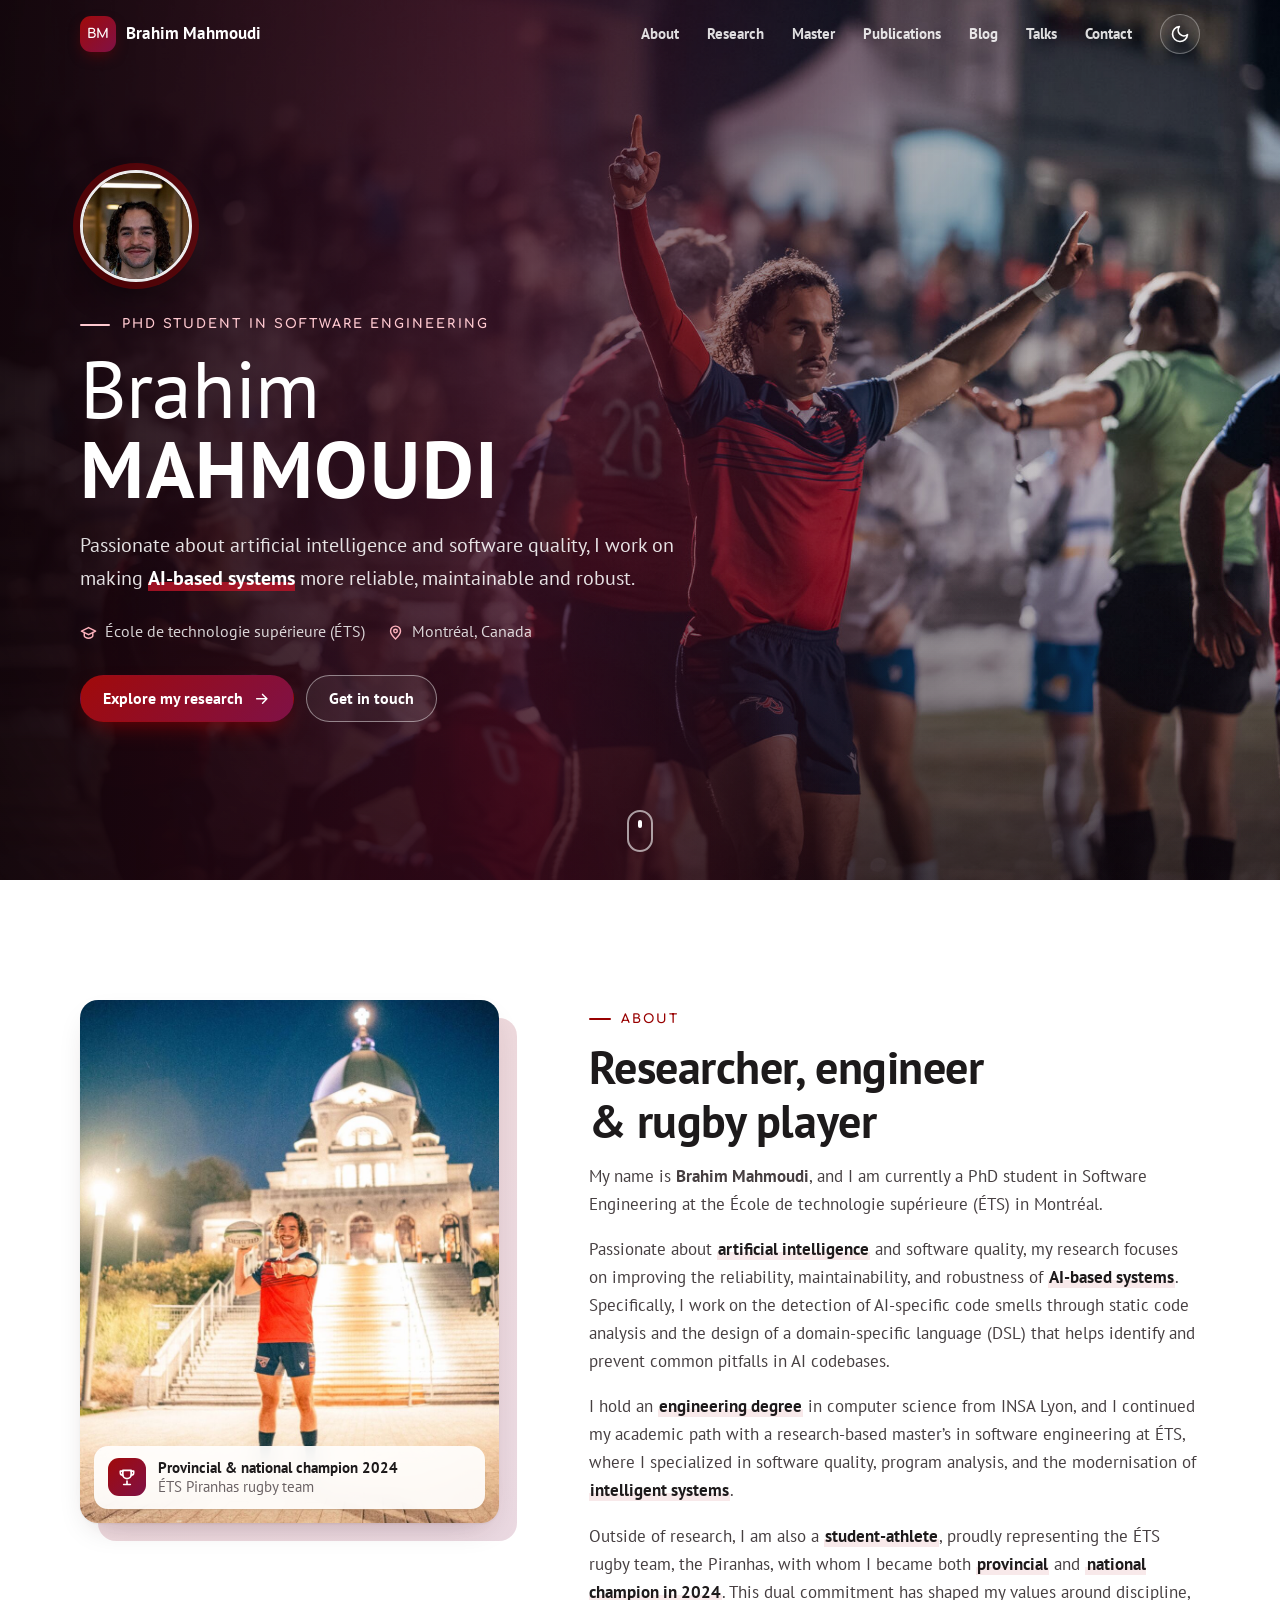
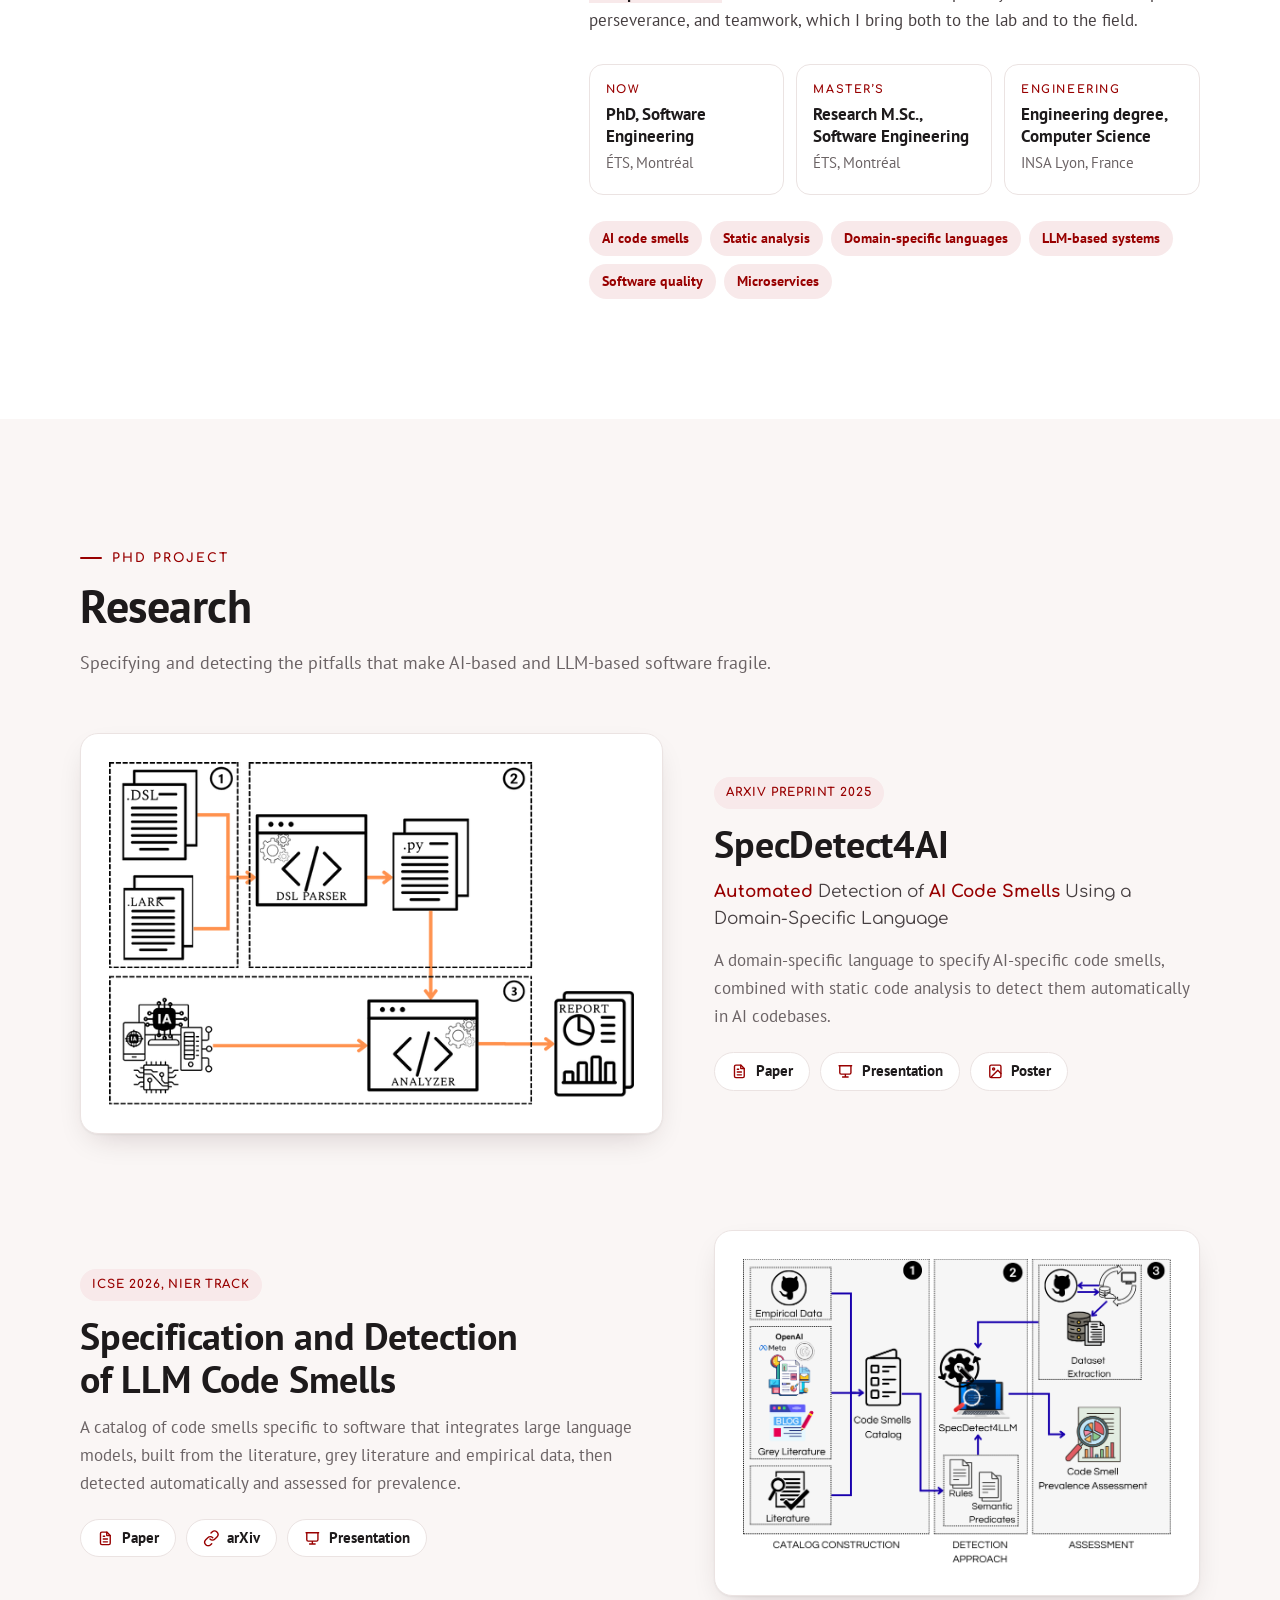
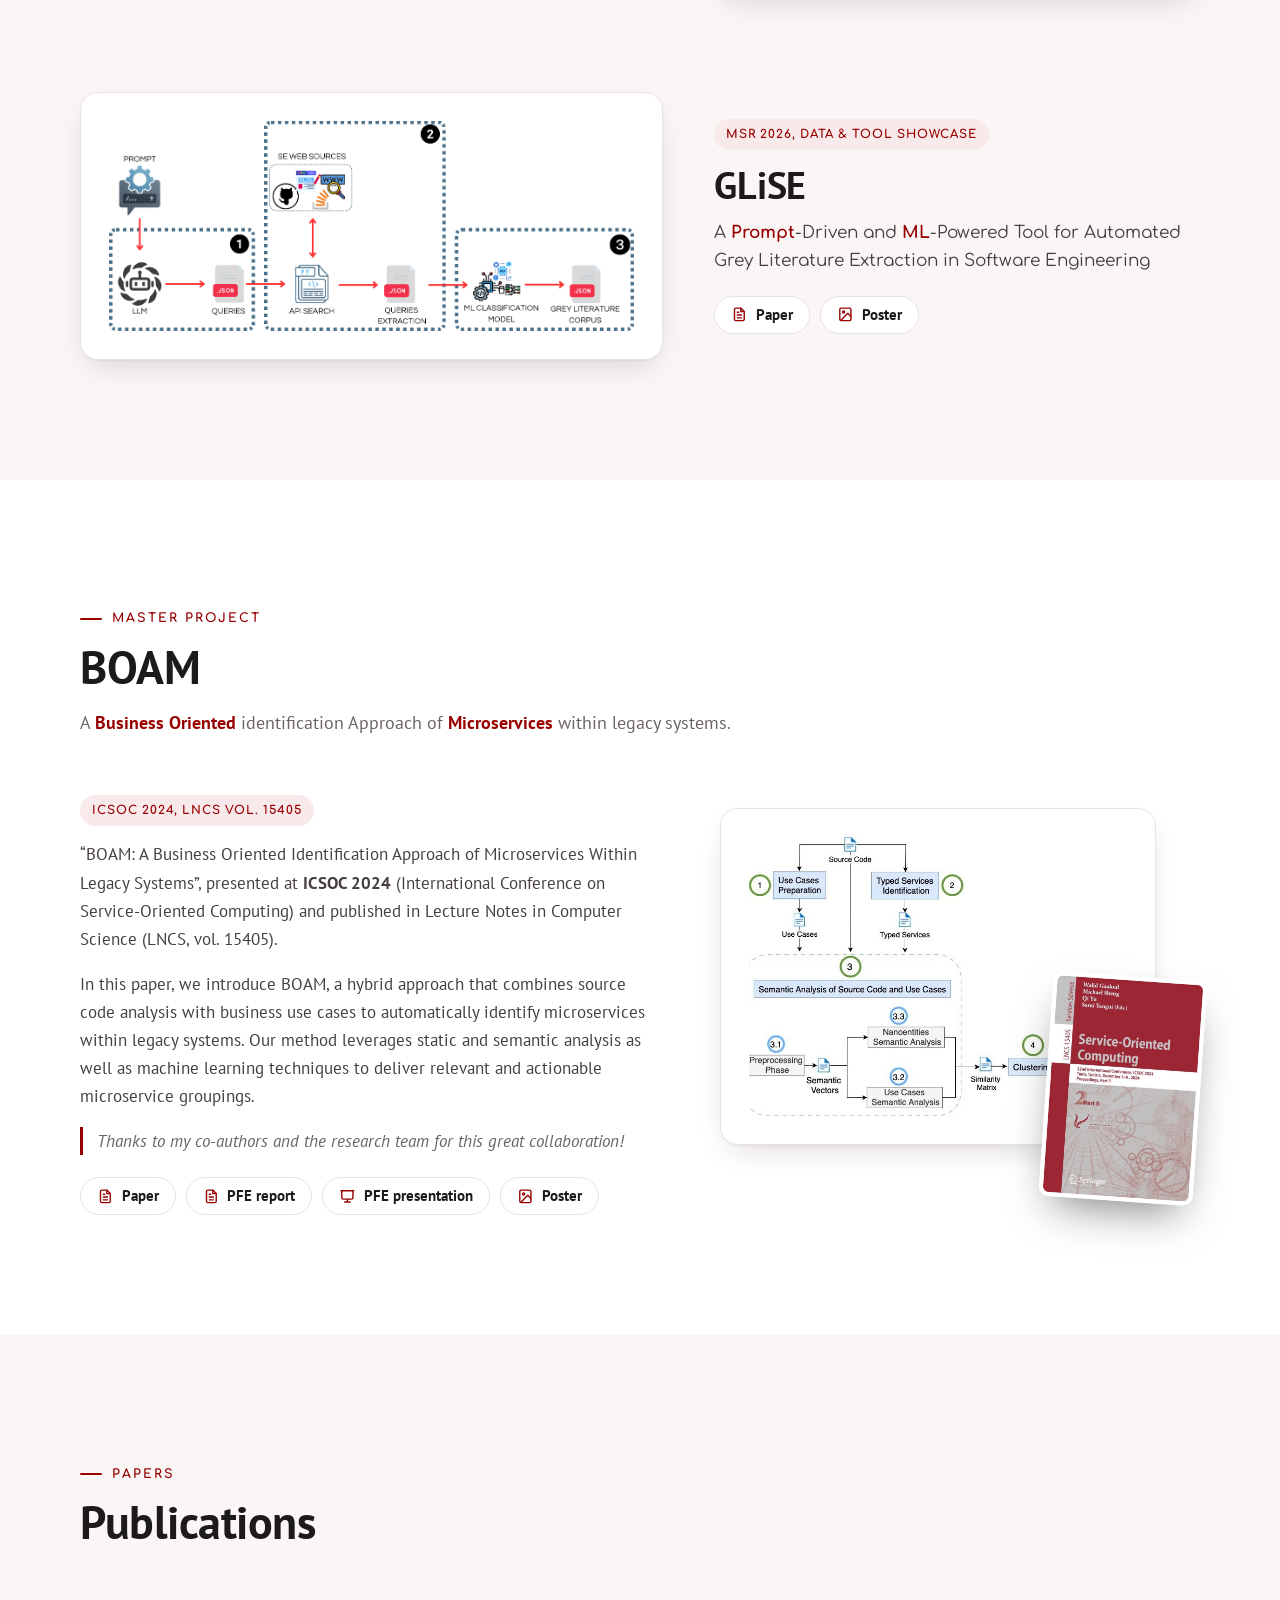
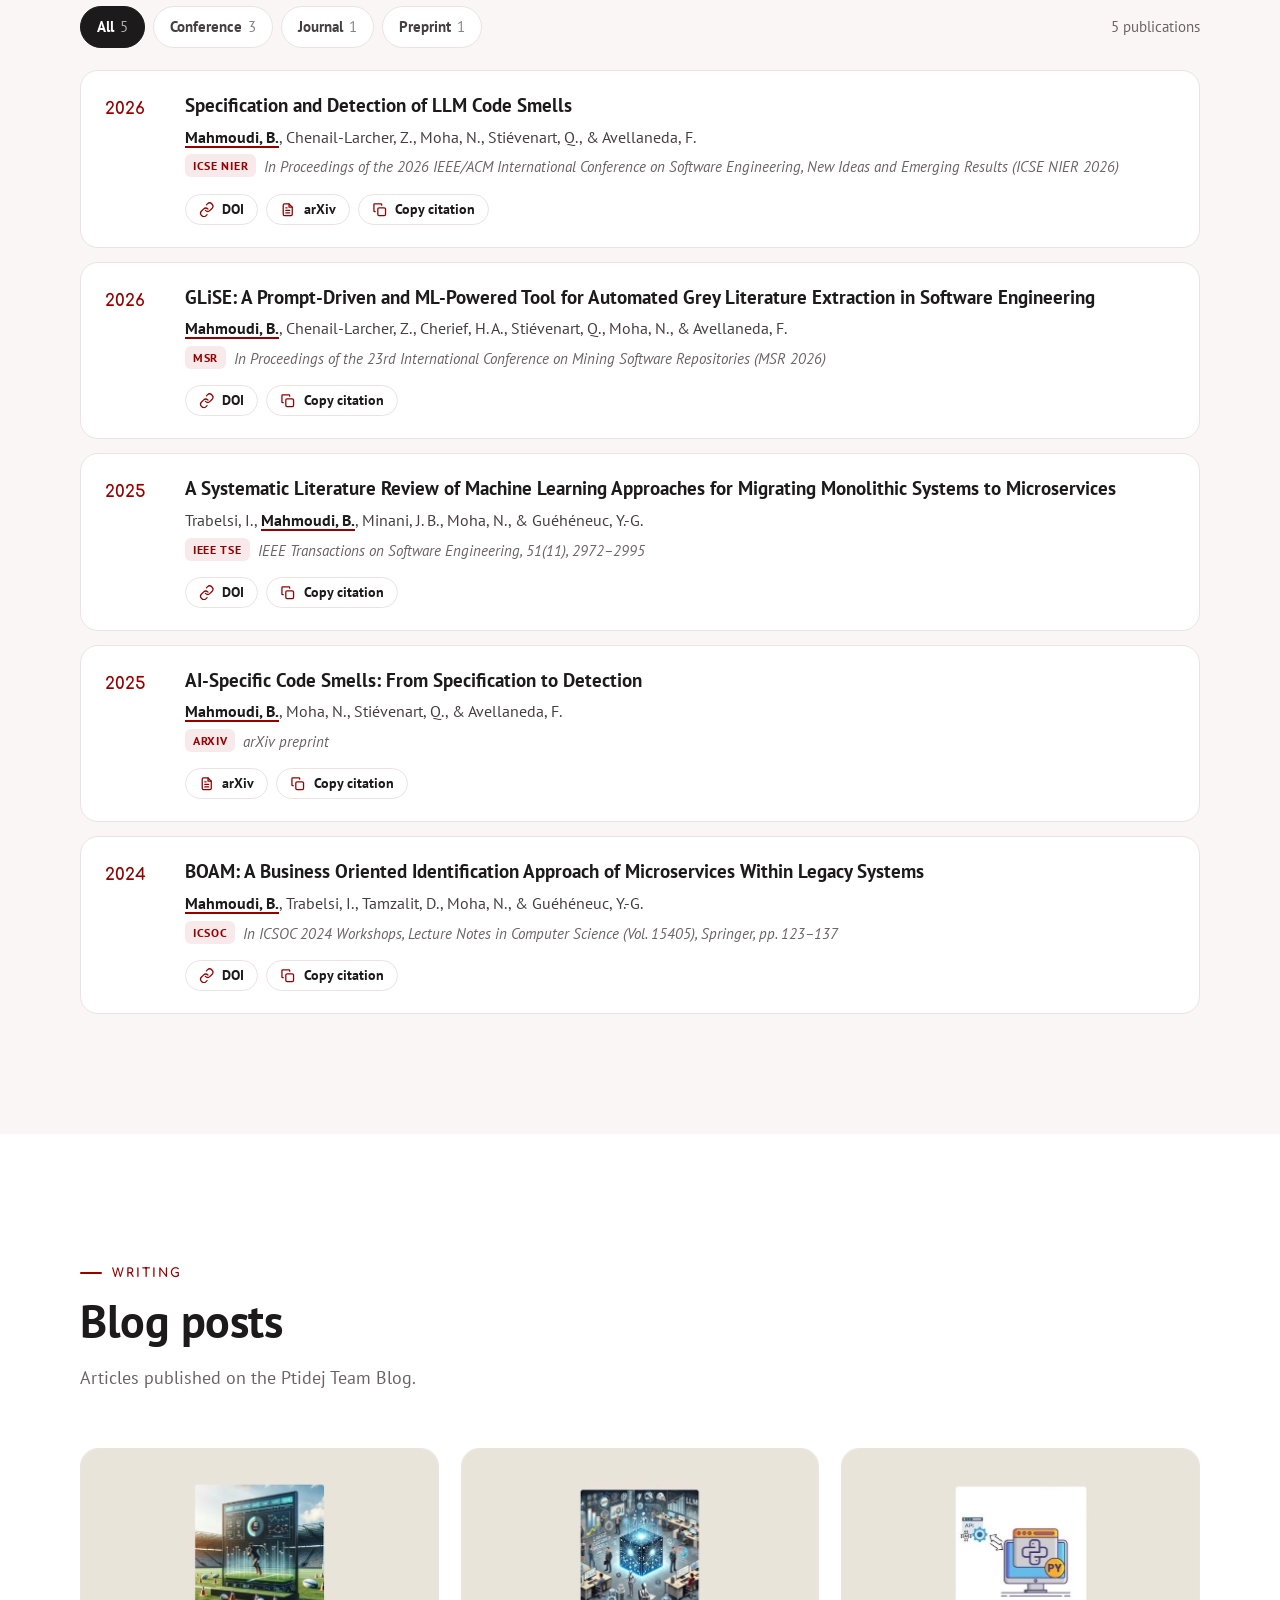
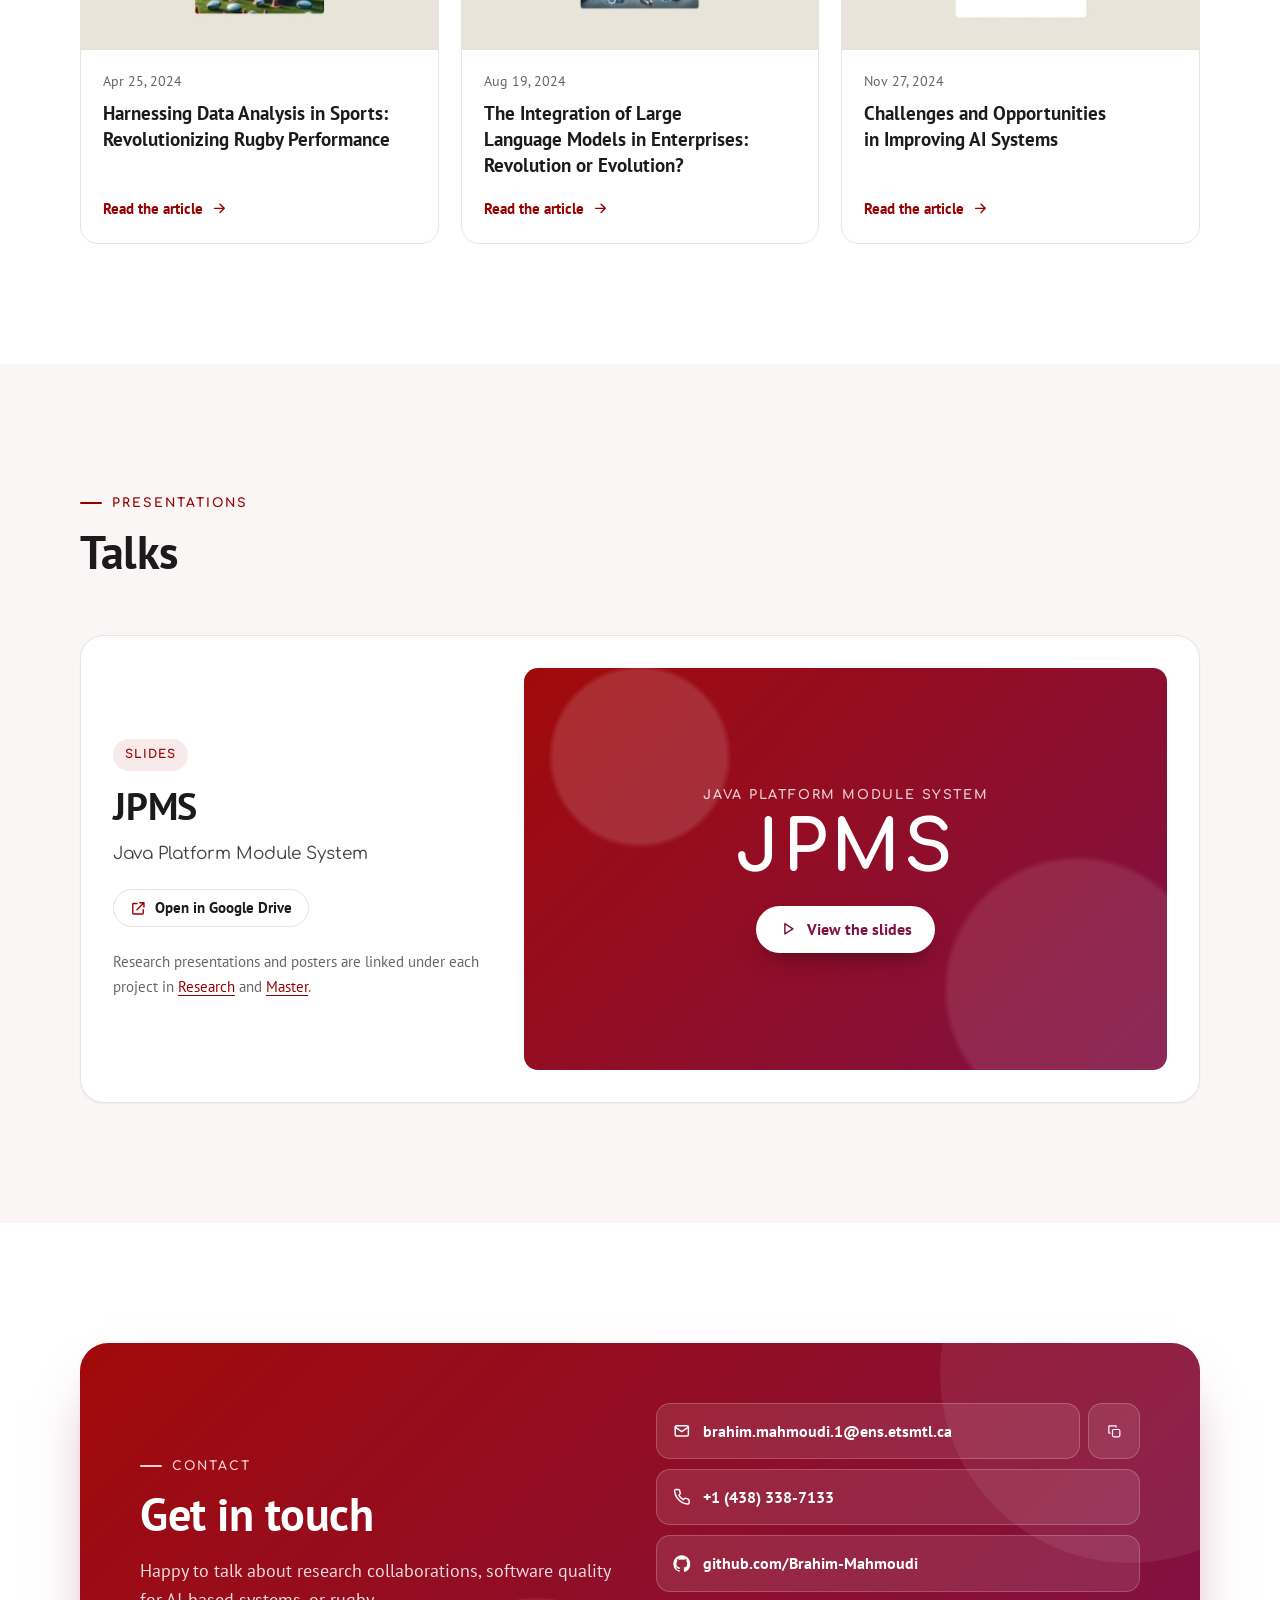
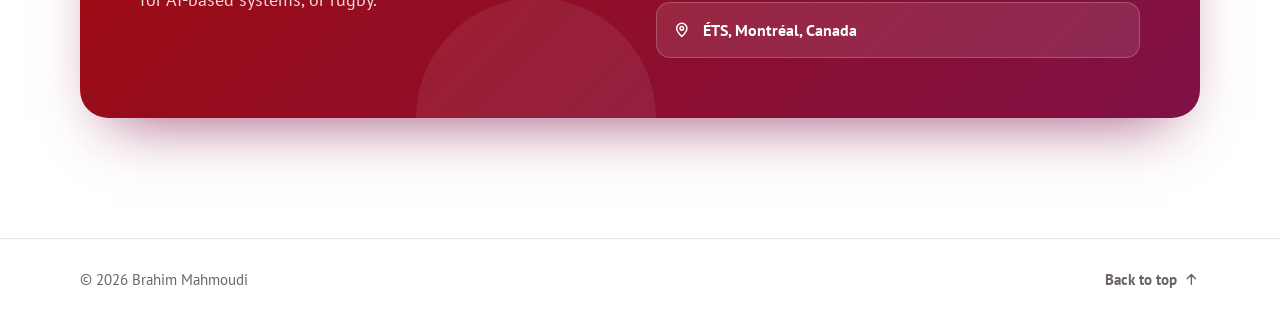
==== index.html @ 6161ed6f "Add personal website for brahimmahmoudi.com Static one-page portfolio (HTML, CSS, vanilla JS) replac" ====
<!doctype html>
<html lang="en">
<head>
  <meta charset="utf-8">
  <meta name="viewport" content="width=device-width, initial-scale=1">
  <title>Brahim Mahmoudi | PhD Student in Software Engineering, ÉTS Montréal</title>
  <meta name="description" content="Brahim Mahmoudi is a PhD student in Software Engineering at ÉTS Montréal. His research focuses on AI-specific code smells, static code analysis and domain-specific languages to make AI-based systems more reliable, maintainable and robust.">
  <meta name="author" content="Brahim Mahmoudi">
  <link rel="canonical" href="https://www.brahimmahmoudi.com/">
  <meta name="theme-color" content="#7f1146">

  <!-- Social sharing (LinkedIn, X, Messenger…) -->
  <meta property="og:type" content="profile">
  <meta property="og:site_name" content="Brahim Mahmoudi">
  <meta property="og:title" content="Brahim Mahmoudi | PhD Student in Software Engineering">
  <meta property="og:description" content="Research on AI-specific code smells, static analysis and DSLs for reliable AI-based systems at ÉTS Montréal.">
  <meta property="og:url" content="https://www.brahimmahmoudi.com/">
  <meta property="og:image" content="https://www.brahimmahmoudi.com/assets/img/og-image.jpg">
  <meta property="og:image:width" content="1200">
  <meta property="og:image:height" content="630">
  <meta name="twitter:card" content="summary_large_image">

  <link rel="icon" href="favicon.svg" type="image/svg+xml">
  <link rel="apple-touch-icon" href="assets/img/apple-touch-icon.png">

  <link rel="preconnect" href="https://fonts.googleapis.com">
  <link rel="preconnect" href="https://fonts.gstatic.com" crossorigin>
  <link rel="stylesheet" href="https://fonts.googleapis.com/css2?family=Comfortaa:wght@500;700&family=PT+Sans:ital,wght@0,400;0,700;1,400&display=swap">
  <link rel="stylesheet" href="assets/css/style.css">

  <!-- Apply saved theme before first paint (avoids a flash of the wrong theme) -->
  <script>
    document.documentElement.classList.add("js");
    try {
      var savedTheme = localStorage.getItem("bm-theme");
      if (savedTheme === "light" || savedTheme === "dark") document.documentElement.dataset.theme = savedTheme;
    } catch (e) {}
  </script>
  <script src="assets/js/main.js" defer></script>

  <script type="application/ld+json">
  {
    "@context": "https://schema.org",
    "@type": "Person",
    "name": "Brahim Mahmoudi",
    "url": "https://www.brahimmahmoudi.com/",
    "image": "https://www.brahimmahmoudi.com/assets/img/portrait.jpg",
    "jobTitle": "PhD Student in Software Engineering",
    "email": "mailto:brahim.mahmoudi.1@ens.etsmtl.ca",
    "affiliation": {
      "@type": "CollegeOrUniversity",
      "name": "École de technologie supérieure (ÉTS)",
      "address": "Montréal, QC, Canada"
    },
    "alumniOf": [
      { "@type": "CollegeOrUniversity", "name": "INSA Lyon" },
      { "@type": "CollegeOrUniversity", "name": "École de technologie supérieure (ÉTS)" }
    ],
    "knowsAbout": ["Software engineering", "AI code smells", "Static code analysis", "Domain-specific languages", "Large language models", "Microservices"],
    "sameAs": ["https://github.com/Brahim-Mahmoudi"]
  }
  </script>
</head>

<body>
  <a class="skip-link" href="#main">Skip to content</a>

  <!-- Icon set (used with <svg><use href="#i-…"/></svg>) -->
  <svg xmlns="http://www.w3.org/2000/svg" style="display:none">
    <symbol id="i-paper" viewBox="0 0 24 24"><path d="M14 3H7a2 2 0 0 0-2 2v14a2 2 0 0 0 2 2h10a2 2 0 0 0 2-2V8z"/><path d="M14 3v5h5M9 13h6M9 17h6M9 9h2"/></symbol>
    <symbol id="i-slides" viewBox="0 0 24 24"><path d="M3 4h18M4 4v10a2 2 0 0 0 2 2h12a2 2 0 0 0 2-2V4M12 16v4M8 20h8"/></symbol>
    <symbol id="i-poster" viewBox="0 0 24 24"><rect x="4" y="3" width="16" height="18" rx="2"/><circle cx="9.5" cy="8.5" r="1.5"/><path d="m20 15-4.5-4.5L6 20"/></symbol>
    <symbol id="i-link" viewBox="0 0 24 24"><path d="M10 13a5 5 0 0 0 7.07 0l3-3a5 5 0 0 0-7.07-7.07l-1.5 1.5"/><path d="M14 11a5 5 0 0 0-7.07 0l-3 3a5 5 0 0 0 7.07 7.07l1.5-1.5"/></symbol>
    <symbol id="i-external" viewBox="0 0 24 24"><path d="M14 4h6v6M10 14 20 4M19 14v5a1 1 0 0 1-1 1H5a1 1 0 0 1-1-1V6a1 1 0 0 1 1-1h5"/></symbol>
    <symbol id="i-mail" viewBox="0 0 24 24"><rect x="3" y="5" width="18" height="14" rx="2"/><path d="m3 7 9 6 9-6"/></symbol>
    <symbol id="i-phone" viewBox="0 0 24 24"><path d="M22 16.92v3a2 2 0 0 1-2.18 2 19.8 19.8 0 0 1-8.63-3.07 19.5 19.5 0 0 1-6-6A19.8 19.8 0 0 1 2.12 4.18 2 2 0 0 1 4.11 2h3a2 2 0 0 1 2 1.72c.13.96.36 1.9.7 2.81a2 2 0 0 1-.45 2.11L8.09 9.91a16 16 0 0 0 6 6l1.27-1.27a2 2 0 0 1 2.11-.45c.91.34 1.85.57 2.81.7A2 2 0 0 1 22 16.92z"/></symbol>
    <symbol id="i-github" viewBox="0 0 24 24"><path fill="currentColor" stroke="none" d="M12 .5C5.65.5.5 5.65.5 12a11.5 11.5 0 0 0 7.86 10.92c.58.1.79-.25.79-.56v-2c-3.2.7-3.87-1.37-3.87-1.37-.52-1.33-1.28-1.69-1.28-1.69-1.05-.71.08-.7.08-.7 1.16.08 1.77 1.19 1.77 1.19 1.03 1.76 2.7 1.25 3.36.96.1-.75.4-1.25.73-1.54-2.55-.29-5.24-1.28-5.24-5.68 0-1.26.45-2.28 1.19-3.09-.12-.29-.52-1.46.11-3.05 0 0 .97-.31 3.17 1.18a11 11 0 0 1 5.78 0c2.2-1.49 3.17-1.18 3.17-1.18.63 1.59.23 2.76.11 3.05.74.81 1.19 1.83 1.19 3.09 0 4.41-2.69 5.39-5.25 5.67.41.36.78 1.06.78 2.14v3.17c0 .31.21.67.8.56A11.5 11.5 0 0 0 23.5 12C23.5 5.65 18.35.5 12 .5z"/></symbol>
    <symbol id="i-pin" viewBox="0 0 24 24"><path d="M12 21s-7-6.2-7-11a7 7 0 0 1 14 0c0 4.8-7 11-7 11z"/><circle cx="12" cy="10" r="2.5"/></symbol>
    <symbol id="i-cap" viewBox="0 0 24 24"><path d="M22 10 12 5 2 10l10 5 10-5z"/><path d="M6 12v5c0 1.1 2.7 3 6 3s6-1.9 6-3v-5"/></symbol>
    <symbol id="i-trophy" viewBox="0 0 24 24"><path d="M8 21h8M12 17v4M7 4h10v5a5 5 0 0 1-10 0z"/><path d="M17 5h3v2a3 3 0 0 1-3 3M7 5H4v2a3 3 0 0 0 3 3"/></symbol>
    <symbol id="i-sun" viewBox="0 0 24 24"><circle cx="12" cy="12" r="4"/><path d="M12 2v2M12 20v2M4.93 4.93l1.41 1.41M17.66 17.66l1.41 1.41M2 12h2M20 12h2M4.93 19.07l1.41-1.41M17.66 6.34l1.41-1.41"/></symbol>
    <symbol id="i-moon" viewBox="0 0 24 24"><path d="M21 12.8A9 9 0 1 1 11.2 3a7 7 0 0 0 9.8 9.8z"/></symbol>
    <symbol id="i-menu" viewBox="0 0 24 24"><path d="M4 7h16M4 12h16M4 17h16"/></symbol>
    <symbol id="i-close" viewBox="0 0 24 24"><path d="M6 6l12 12M18 6 6 18"/></symbol>
    <symbol id="i-copy" viewBox="0 0 24 24"><rect x="9" y="9" width="12" height="12" rx="2"/><path d="M5 15H4a1 1 0 0 1-1-1V4a1 1 0 0 1 1-1h10a1 1 0 0 1 1 1v1"/></symbol>
    <symbol id="i-arrow-right" viewBox="0 0 24 24"><path d="M5 12h14M13 6l6 6-6 6"/></symbol>
    <symbol id="i-arrow-up" viewBox="0 0 24 24"><path d="M12 19V5M6 11l6-6 6 6"/></symbol>
    <symbol id="i-expand" viewBox="0 0 24 24"><path d="M15 3h6v6M9 21H3v-6M21 3l-7 7M3 21l7-7"/></symbol>
    <symbol id="i-play" viewBox="0 0 24 24"><path d="M8 5v14l11-7z"/></symbol>
  </svg>

  <!-- ============ HEADER / NAVIGATION ============ -->
  <header class="site-header" data-header>
    <div class="container header-inner">
      <a class="brand" href="#top" aria-label="Brahim Mahmoudi, back to top">
        <span class="brand-mark" aria-hidden="true">BM</span>
        <span class="brand-name">Brahim Mahmoudi</span>
      </a>

      <nav class="site-nav" id="site-nav" aria-label="Main">
        <ul>
          <li><a href="#about">About</a></li>
          <li><a href="#research">Research</a></li>
          <li><a href="#master">Master</a></li>
          <li><a href="#publications">Publications</a></li>
          <li><a href="#blog">Blog</a></li>
          <li><a href="#talks">Talks</a></li>
          <li><a href="#contact">Contact</a></li>
        </ul>
      </nav>

      <div class="header-actions">
        <button class="icon-btn theme-toggle" type="button" aria-label="Switch to dark mode" data-theme-toggle>
          <svg class="icon icon-moon" aria-hidden="true"><use href="#i-moon"/></svg>
          <svg class="icon icon-sun" aria-hidden="true"><use href="#i-sun"/></svg>
        </button>
        <button class="icon-btn nav-toggle" type="button" aria-label="Open menu" aria-expanded="false" aria-controls="site-nav" data-nav-toggle>
          <svg class="icon icon-menu" aria-hidden="true"><use href="#i-menu"/></svg>
          <svg class="icon icon-close" aria-hidden="true"><use href="#i-close"/></svg>
        </button>
      </div>
    </div>
  </header>

  <main id="main">

    <!-- ============ HERO ============ -->
    <section class="hero" id="top" aria-label="Introduction">
      <img class="hero-bg" src="assets/img/hero-rugby.jpg" alt="" width="1800" height="1200" fetchpriority="high">
      <div class="hero-overlay" aria-hidden="true"></div>

      <div class="container">
        <div class="hero-content">
          <img class="hero-avatar" src="assets/img/avatar.jpg" alt="Portrait of Brahim Mahmoudi" width="320" height="320">
          <p class="eyebrow">PhD Student in Software Engineering</p>
          <h1 class="hero-title"><span>Brahim</span> <span class="last">MAHMOUDI</span></h1>
          <p class="hero-lead">Passionate about artificial intelligence and software quality, I work on making <em>AI-based systems</em> more reliable, maintainable and robust.</p>
          <ul class="hero-meta">
            <li><svg class="icon" aria-hidden="true"><use href="#i-cap"/></svg>École de technologie supérieure (ÉTS)</li>
            <li><svg class="icon" aria-hidden="true"><use href="#i-pin"/></svg>Montréal, Canada</li>
          </ul>
          <div class="hero-cta">
            <a class="btn btn-primary" href="#research">Explore my research <svg class="icon" aria-hidden="true"><use href="#i-arrow-right"/></svg></a>
            <a class="btn btn-ghost" href="#contact">Get in touch</a>
          </div>
        </div>
      </div>

      <a class="scroll-cue" href="#about" aria-label="Scroll to the About section"><span></span></a>
    </section>

    <!-- ============ ABOUT ============ -->
    <section class="section" id="about" aria-labelledby="about-title">
      <div class="container about-grid">
        <figure class="about-photo" data-reveal>
          <img src="assets/img/oratory.jpg" alt="Brahim Mahmoudi in a rugby jersey in front of Saint Joseph's Oratory in Montréal, at night" width="900" height="1271" loading="lazy">
          <figcaption class="badge-float">
            <svg class="icon" aria-hidden="true"><use href="#i-trophy"/></svg>
            <span><strong>Provincial &amp; national champion 2024</strong>ÉTS Piranhas rugby team</span>
          </figcaption>
        </figure>

        <div class="about-body" data-reveal>
          <p class="section-kicker">About</p>
          <h2 class="section-title" id="about-title">Researcher, engineer &amp; rugby player</h2>

          <p>My name is <strong>Brahim Mahmoudi</strong>, and I am currently a PhD student in Software Engineering at the École de technologie supérieure (ÉTS) in Montréal.</p>
          <p>Passionate about <mark>artificial intelligence</mark> and software quality, my research focuses on improving the reliability, maintainability, and robustness of <mark>AI-based systems</mark>. Specifically, I work on the detection of AI-specific code smells through static code analysis and the design of a domain-specific language (DSL) that helps identify and prevent common pitfalls in AI codebases.</p>
          <p>I hold an <mark>engineering degree</mark> in computer science from INSA Lyon, and I continued my academic path with a research-based master’s in software engineering at ÉTS, where I specialized in software quality, program analysis, and the modernisation of <mark>intelligent systems</mark>.</p>
          <p>Outside of research, I am also a <mark>student-athlete</mark>, proudly representing the ÉTS rugby team, the Piranhas, with whom I became both <mark>provincial</mark> and <mark>national champion in 2024</mark>. This dual commitment has shaped my values around discipline, perseverance, and teamwork, which I bring both to the lab and to the field.</p>

          <ul class="facts" data-stagger>
            <li class="fact" data-reveal>
              <span class="fact-label">Now</span>
              <span class="fact-title">PhD, Software Engineering</span>
              <span class="fact-sub">ÉTS, Montréal</span>
            </li>
            <li class="fact" data-reveal>
              <span class="fact-label">Master’s</span>
              <span class="fact-title">Research M.Sc., Software Engineering</span>
              <span class="fact-sub">ÉTS, Montréal</span>
            </li>
            <li class="fact" data-reveal>
              <span class="fact-label">Engineering</span>
              <span class="fact-title">Engineering degree, Computer Science</span>
              <span class="fact-sub">INSA Lyon, France</span>
            </li>
          </ul>

          <ul class="tags" aria-label="Research interests">
            <li class="tag">AI code smells</li>
            <li class="tag">Static analysis</li>
            <li class="tag">Domain-specific languages</li>
            <li class="tag">LLM-based systems</li>
            <li class="tag">Software quality</li>
            <li class="tag">Microservices</li>
          </ul>
        </div>
      </div>
    </section>

    <!-- ============ PhD RESEARCH ============ -->
    <section class="section section-alt" id="research" aria-labelledby="research-title">
      <div class="container">
        <header class="section-head" data-reveal>
          <p class="section-kicker">PhD Project</p>
          <h2 class="section-title" id="research-title">Research</h2>
          <p class="section-sub">Specifying and detecting the pitfalls that make AI-based and LLM-based software fragile.</p>
        </header>

        <div class="projects">
          <!-- Project 1 -->
          <article class="project" data-reveal>
            <a class="project-figure" href="assets/img/specdetect4ai.png" data-lightbox data-caption="SpecDetect4AI: overview of the approach">
              <img src="assets/img/specdetect4ai.png" alt="Overview diagram of the SpecDetect4AI approach" width="618" height="403" loading="lazy">
              <span class="zoom-hint" aria-hidden="true"><svg class="icon"><use href="#i-expand"/></svg></span>
            </a>
            <div class="project-body">
              <p class="project-venue">arXiv preprint 2025</p>
              <h3 class="project-title">SpecDetect4AI</h3>
              <p class="project-tagline"><span class="hi">Automated</span> Detection of <span class="hi">AI Code Smells</span> Using a Domain-Specific Language</p>
              <p class="project-desc">A domain-specific language to specify AI-specific code smells, combined with static code analysis to detect them automatically in AI codebases.</p>
              <ul class="link-row">
                <li><a class="chip-link" href="https://arxiv.org/abs/2509.20491"><svg class="icon" aria-hidden="true"><use href="#i-paper"/></svg>Paper</a></li>
                <li><a class="chip-link" href="https://drive.google.com/file/d/1QoQl3-Vx2KYDngiwVSgU1T45sWSwt_V9/view?usp=share_link"><svg class="icon" aria-hidden="true"><use href="#i-slides"/></svg>Presentation</a></li>
                <li><a class="chip-link" href="https://drive.google.com/file/d/1wU1bRuYtTBNnTmMCCU6vc--pjbeAx_-0/view?usp=share_link"><svg class="icon" aria-hidden="true"><use href="#i-poster"/></svg>Poster</a></li>
              </ul>
            </div>
          </article>

          <!-- Project 2 -->
          <article class="project" data-reveal>
            <a class="project-figure" href="assets/img/llm-code-smells.png" data-lightbox data-caption="Specification and Detection of LLM Code Smells: catalog construction, detection approach and assessment">
              <img src="assets/img/llm-code-smells.png" alt="Diagram: catalog construction, detection approach with SpecDetect4LLM, and assessment of LLM code smells" width="904" height="651" loading="lazy">
              <span class="zoom-hint" aria-hidden="true"><svg class="icon"><use href="#i-expand"/></svg></span>
            </a>
            <div class="project-body">
              <p class="project-venue">ICSE 2026, NIER track</p>
              <h3 class="project-title">Specification and Detection of LLM Code Smells</h3>
              <p class="project-desc">A catalog of code smells specific to software that integrates large language models, built from the literature, grey literature and empirical data, then detected automatically and assessed for prevalence.</p>
              <ul class="link-row">
                <li><a class="chip-link" href="https://conf.researchr.org/details/icse-2026/icse-2026-nier/37/Specification-and-Detection-of-LLM-Code-Smells"><svg class="icon" aria-hidden="true"><use href="#i-paper"/></svg>Paper</a></li>
                <li><a class="chip-link" href="https://arxiv.org/abs/2512.18020"><svg class="icon" aria-hidden="true"><use href="#i-link"/></svg>arXiv</a></li>
                <li><a class="chip-link" href="https://drive.google.com/file/d/1UweajBNNGjilzs7_asqDpfh-zaoTVgUh/view?usp=sharing"><svg class="icon" aria-hidden="true"><use href="#i-slides"/></svg>Presentation</a></li>
              </ul>
            </div>
          </article>

          <!-- Project 3 -->
          <article class="project" data-reveal>
            <a class="project-figure" href="assets/img/glise.png" data-lightbox data-caption="GLiSE: from a prompt to a grey literature corpus">
              <img src="assets/img/glise.png" alt="GLiSE pipeline: prompt, LLM-generated queries, web search, extraction, ML classification, grey literature corpus" width="1205" height="482" loading="lazy">
              <span class="zoom-hint" aria-hidden="true"><svg class="icon"><use href="#i-expand"/></svg></span>
            </a>
            <div class="project-body">
              <p class="project-venue">MSR 2026, Data &amp; Tool Showcase</p>
              <h3 class="project-title">GLiSE</h3>
              <p class="project-tagline">A <span class="hi">Prompt</span>-Driven and <span class="hi">ML</span>-Powered Tool for Automated Grey Literature Extraction in Software Engineering</p>
              <ul class="link-row">
                <li><a class="chip-link" href="https://2026.msrconf.org/details/msr-2026-data-and-tool-showcase-track/1/GLiSE-A-Prompt-Driven-and-ML-Powered-Tool-for-Automated-Grey-Literature-Extraction-i"><svg class="icon" aria-hidden="true"><use href="#i-paper"/></svg>Paper</a></li>
                <li><a class="chip-link" href="https://drive.google.com/file/d/1CyGa4SiNaqwOXs2TG8a_Dp5dNc29EY6B/view?usp=share_link"><svg class="icon" aria-hidden="true"><use href="#i-poster"/></svg>Poster</a></li>
              </ul>
            </div>
          </article>
        </div>
      </div>
    </section>

    <!-- ============ MASTER PROJECT ============ -->
    <section class="section" id="master" aria-labelledby="master-title">
      <div class="container">
        <header class="section-head" data-reveal>
          <p class="section-kicker">Master Project</p>
          <h2 class="section-title" id="master-title">BOAM</h2>
          <p class="section-sub">A <span class="hi">Business Oriented</span> identification Approach of <span class="hi">Microservices</span> within legacy systems.</p>
        </header>

        <div class="feature">
          <div class="feature-body" data-reveal>
            <p class="project-venue">ICSOC 2024, LNCS vol. 15405</p>
            <p>“BOAM: A Business Oriented Identification Approach of Microservices Within Legacy Systems”, presented at <strong>ICSOC 2024</strong> (International Conference on Service-Oriented Computing) and published in Lecture Notes in Computer Science (LNCS, vol. 15405).</p>
            <p>In this paper, we introduce BOAM, a hybrid approach that combines source code analysis with business use cases to automatically identify microservices within legacy systems. Our method leverages static and semantic analysis as well as machine learning techniques to deliver relevant and actionable microservice groupings.</p>
            <p class="note">Thanks to my co-authors and the research team for this great collaboration!</p>
            <ul class="link-row">
              <li><a class="chip-link" href="https://link.springer.com/chapter/10.1007/978-981-96-0808-9_10"><svg class="icon" aria-hidden="true"><use href="#i-paper"/></svg>Paper</a></li>
              <li><a class="chip-link" href="https://drive.google.com/file/d/1_L8Vce1R81KOAEZJBtbsv7tUNWtve8T-/view?usp=share_link"><svg class="icon" aria-hidden="true"><use href="#i-paper"/></svg>PFE report</a></li>
              <li><a class="chip-link" href="https://drive.google.com/file/d/1RpBAkBa_u63F2IwQtL99QY4N2AlgU_hh/view?usp=sharing"><svg class="icon" aria-hidden="true"><use href="#i-slides"/></svg>PFE presentation</a></li>
              <li><a class="chip-link" href="https://drive.google.com/file/d/1LuD3GzkwymV9qj_KykHXbTJ30FJu2q_e/view?usp=share_link"><svg class="icon" aria-hidden="true"><use href="#i-poster"/></svg>Poster</a></li>
            </ul>
          </div>

          <div class="feature-media" data-reveal>
            <a class="project-figure" href="assets/img/boam-1.jpg" data-lightbox data-caption="BOAM: overview of the approach">
              <img src="assets/img/boam-1.jpg" alt="BOAM approach: use cases preparation, typed services identification, semantic analysis of source code and use cases, clustering into business-oriented microservices" width="726" height="537" loading="lazy">
              <span class="zoom-hint" aria-hidden="true"><svg class="icon"><use href="#i-expand"/></svg></span>
            </a>
            <img class="feature-cover" src="assets/img/boam-2.jpg" alt="Cover of the ICSOC 2024 proceedings, Service-Oriented Computing, LNCS 15405" width="566" height="844" loading="lazy">
          </div>
        </div>
      </div>
    </section>

    <!-- ============ PUBLICATIONS ============ -->
    <section class="section section-alt" id="publications" aria-labelledby="publications-title">
      <div class="container">
        <header class="section-head" data-reveal>
          <p class="section-kicker">Papers</p>
          <h2 class="section-title" id="publications-title">Publications</h2>
        </header>

        <div class="pub-toolbar" data-reveal>
          <div class="filters" role="group" aria-label="Filter publications by type">
            <button class="filter" type="button" data-filter="all" aria-pressed="true">All <span class="count"></span></button>
            <button class="filter" type="button" data-filter="conference" aria-pressed="false">Conference <span class="count"></span></button>
            <button class="filter" type="button" data-filter="journal" aria-pressed="false">Journal <span class="count"></span></button>
            <button class="filter" type="button" data-filter="preprint" aria-pressed="false">Preprint <span class="count"></span></button>
          </div>
          <p class="pub-count" aria-live="polite" data-pub-count></p>
        </div>

        <!--
          To add a publication: copy one <li class="pub"> … </li> block, paste it at the top of the list and edit it.
          data-type = "conference" | "journal" | "preprint" (used by the filter buttons).
          The "Copy citation" button builds the APA citation from the authors, year, title, venue and the first link.
        -->
        <ol class="pub-list">
          <li class="pub" data-type="conference">
            <p class="pub-year">2026</p>
            <div class="pub-main">
              <h3 class="pub-title">Specification and Detection of LLM Code Smells</h3>
              <p class="pub-authors"><b>Mahmoudi, B.</b>, Chenail-Larcher, Z., Moha, N., Stiévenart, Q., &amp; Avellaneda, F.</p>
              <p class="pub-venue"><span class="pub-badge">ICSE NIER</span><span data-venue>In Proceedings of the 2026 IEEE/ACM International Conference on Software Engineering, New Ideas and Emerging Results (ICSE NIER 2026)</span></p>
              <div class="pub-actions">
                <a class="chip-link" href="https://doi.org/10.1145/3786582.3786835" data-cite-link><svg class="icon" aria-hidden="true"><use href="#i-link"/></svg>DOI</a>
                <a class="chip-link" href="https://arxiv.org/abs/2512.18020"><svg class="icon" aria-hidden="true"><use href="#i-paper"/></svg>arXiv</a>
                <button class="chip-link" type="button" data-cite><svg class="icon" aria-hidden="true"><use href="#i-copy"/></svg>Copy citation</button>
              </div>
            </div>
          </li>

          <li class="pub" data-type="conference">
            <p class="pub-year">2026</p>
            <div class="pub-main">
              <h3 class="pub-title">GLiSE: A Prompt-Driven and ML-Powered Tool for Automated Grey Literature Extraction in Software Engineering</h3>
              <p class="pub-authors"><b>Mahmoudi, B.</b>, Chenail-Larcher, Z., Cherief, H. A., Stiévenart, Q., Moha, N., &amp; Avellaneda, F.</p>
              <p class="pub-venue"><span class="pub-badge">MSR</span><span data-venue>In Proceedings of the 23rd International Conference on Mining Software Repositories (MSR 2026)</span></p>
              <div class="pub-actions">
                <a class="chip-link" href="https://doi.org/10.1145/3793302.3793304" data-cite-link><svg class="icon" aria-hidden="true"><use href="#i-link"/></svg>DOI</a>
                <button class="chip-link" type="button" data-cite><svg class="icon" aria-hidden="true"><use href="#i-copy"/></svg>Copy citation</button>
              </div>
            </div>
          </li>

          <li class="pub" data-type="journal">
            <p class="pub-year">2025</p>
            <div class="pub-main">
              <h3 class="pub-title">A Systematic Literature Review of Machine Learning Approaches for Migrating Monolithic Systems to Microservices</h3>
              <p class="pub-authors">Trabelsi, I., <b>Mahmoudi, B.</b>, Minani, J. B., Moha, N., &amp; Guéhéneuc, Y.-G.</p>
              <p class="pub-venue"><span class="pub-badge">IEEE TSE</span><span data-venue>IEEE Transactions on Software Engineering, 51(11), 2972–2995</span></p>
              <div class="pub-actions">
                <a class="chip-link" href="https://doi.org/10.1109/TSE.2025.3603897" data-cite-link><svg class="icon" aria-hidden="true"><use href="#i-link"/></svg>DOI</a>
                <button class="chip-link" type="button" data-cite><svg class="icon" aria-hidden="true"><use href="#i-copy"/></svg>Copy citation</button>
              </div>
            </div>
          </li>

          <li class="pub" data-type="preprint">
            <p class="pub-year">2025</p>
            <div class="pub-main">
              <h3 class="pub-title">AI-Specific Code Smells: From Specification to Detection</h3>
              <p class="pub-authors"><b>Mahmoudi, B.</b>, Moha, N., Stiévenart, Q., &amp; Avellaneda, F.</p>
              <p class="pub-venue"><span class="pub-badge">arXiv</span><span data-venue>arXiv preprint</span></p>
              <div class="pub-actions">
                <a class="chip-link" href="https://arxiv.org/abs/2509.20491" data-cite-link><svg class="icon" aria-hidden="true"><use href="#i-paper"/></svg>arXiv</a>
                <button class="chip-link" type="button" data-cite><svg class="icon" aria-hidden="true"><use href="#i-copy"/></svg>Copy citation</button>
              </div>
            </div>
          </li>

          <li class="pub" data-type="conference">
            <p class="pub-year">2024</p>
            <div class="pub-main">
              <h3 class="pub-title">BOAM: A Business Oriented Identification Approach of Microservices Within Legacy Systems</h3>
              <p class="pub-authors"><b>Mahmoudi, B.</b>, Trabelsi, I., Tamzalit, D., Moha, N., &amp; Guéhéneuc, Y.-G.</p>
              <p class="pub-venue"><span class="pub-badge">ICSOC</span><span data-venue>In ICSOC 2024 Workshops, Lecture Notes in Computer Science (Vol. 15405), Springer, pp. 123–137</span></p>
              <div class="pub-actions">
                <a class="chip-link" href="https://doi.org/10.1007/978-981-96-0808-9_10" data-cite-link><svg class="icon" aria-hidden="true"><use href="#i-link"/></svg>DOI</a>
                <button class="chip-link" type="button" data-cite><svg class="icon" aria-hidden="true"><use href="#i-copy"/></svg>Copy citation</button>
              </div>
            </div>
          </li>
        </ol>
      </div>
    </section>

    <!-- ============ BLOG ============ -->
    <section class="section" id="blog" aria-labelledby="blog-title">
      <div class="container">
        <header class="section-head" data-reveal>
          <p class="section-kicker">Writing</p>
          <h2 class="section-title" id="blog-title">Blog posts</h2>
          <p class="section-sub">Articles published on the Ptidej Team Blog.</p>
        </header>

        <div class="cards" data-stagger>
          <article class="post-card" data-reveal>
            <a class="post-link" href="https://blog.ptidej.net/harnessing-data-analysis-in-sports-revolutionizing-rugby-performance/">
              <div class="post-cover"><img src="assets/img/blog-rugby-data.jpg" alt="" width="720" height="405" loading="lazy"></div>
              <div class="post-body">
                <p class="post-meta"><time datetime="2024-04-25">Apr 25, 2024</time></p>
                <h3 class="post-title">Harnessing Data Analysis in Sports: Revolutionizing Rugby Performance</h3>
                <span class="post-more">Read the article <svg class="icon" aria-hidden="true"><use href="#i-arrow-right"/></svg></span>
              </div>
            </a>
          </article>

          <article class="post-card" data-reveal>
            <a class="post-link" href="https://www.ptidej.net/blog/the-integration-of-large-language-models-in-enterprises-revolution-or-evolution/">
              <div class="post-cover"><img src="assets/img/blog-llm-enterprise.jpg" alt="" width="720" height="405" loading="lazy"></div>
              <div class="post-body">
                <p class="post-meta"><time datetime="2024-08-19">Aug 19, 2024</time></p>
                <h3 class="post-title">The Integration of Large Language Models in Enterprises: Revolution or Evolution?</h3>
                <span class="post-more">Read the article <svg class="icon" aria-hidden="true"><use href="#i-arrow-right"/></svg></span>
              </div>
            </a>
          </article>

          <article class="post-card" data-reveal>
            <a class="post-link" href="https://blog.ptidej.net/challenges-and-opportunities-in-improving-ai-systems/">
              <div class="post-cover"><img src="assets/img/blog-ai-systems.jpg" alt="" width="720" height="405" loading="lazy"></div>
              <div class="post-body">
                <p class="post-meta"><time datetime="2024-11-27">Nov 27, 2024</time></p>
                <h3 class="post-title">Challenges and Opportunities in Improving AI Systems</h3>
                <span class="post-more">Read the article <svg class="icon" aria-hidden="true"><use href="#i-arrow-right"/></svg></span>
              </div>
            </a>
          </article>
        </div>
      </div>
    </section>

    <!-- ============ TALKS ============ -->
    <section class="section section-alt" id="talks" aria-labelledby="talks-title">
      <div class="container">
        <header class="section-head" data-reveal>
          <p class="section-kicker">Presentations</p>
          <h2 class="section-title" id="talks-title">Talks</h2>
        </header>

        <article class="talk" data-reveal>
          <div class="talk-info">
            <p class="project-venue">Slides</p>
            <h3 class="project-title">JPMS</h3>
            <p class="project-tagline">Java Platform Module System</p>
            <ul class="link-row">
              <li><a class="chip-link" href="https://drive.google.com/file/d/1LTNCGnOXn28PzlfGfCjxhvCLjQ2M2GCa/view"><svg class="icon" aria-hidden="true"><use href="#i-external"/></svg>Open in Google Drive</a></li>
            </ul>
            <p class="talk-more">Research presentations and posters are linked under each project in <a href="#research">Research</a> and <a href="#master">Master</a>.</p>
          </div>

          <!-- The Drive viewer only loads when the visitor clicks (keeps the page fast). -->
          <div class="embed" data-embed="https://drive.google.com/file/d/1LTNCGnOXn28PzlfGfCjxhvCLjQ2M2GCa/preview" data-embed-title="JPMS (Java Platform Module System) slides">
            <div class="embed-poster">
              <p class="embed-kicker">Java Platform Module System</p>
              <p class="embed-big">JPMS</p>
              <button class="btn btn-light" type="button" data-embed-load><svg class="icon" aria-hidden="true"><use href="#i-play"/></svg>View the slides</button>
            </div>
          </div>
        </article>
      </div>
    </section>

    <!-- ============ CONTACT ============ -->
    <section class="section" id="contact" aria-labelledby="contact-title">
      <div class="container">
        <div class="contact-card" data-reveal>
          <div class="contact-intro">
            <p class="section-kicker">Contact</p>
            <h2 class="section-title" id="contact-title">Get in touch</h2>
            <p>Happy to talk about research collaborations, software quality for AI-based systems, or rugby.</p>
          </div>

          <ul class="contact-list">
            <li class="contact-row">
              <a class="contact-item" href="mailto:brahim.mahmoudi.1@ens.etsmtl.ca">
                <svg class="icon" aria-hidden="true"><use href="#i-mail"/></svg>
                <span>brahim.mahmoudi.1@<wbr>ens.etsmtl.ca</span>
              </a>
              <button class="copy-btn" type="button" data-copy="brahim.mahmoudi.1@ens.etsmtl.ca" data-copy-message="Email address copied" aria-label="Copy email address">
                <svg class="icon" aria-hidden="true"><use href="#i-copy"/></svg>
              </button>
            </li>
            <li>
              <a class="contact-item" href="tel:+14383387133">
                <svg class="icon" aria-hidden="true"><use href="#i-phone"/></svg>
                <span>+1 (438) 338-7133</span>
              </a>
            </li>
            <li>
              <a class="contact-item" href="https://github.com/Brahim-Mahmoudi">
                <svg class="icon" aria-hidden="true"><use href="#i-github"/></svg>
                <span>github.com/Brahim-Mahmoudi</span>
              </a>
            </li>
            <!-- Add more profiles by copying a block above, e.g. LinkedIn, Google Scholar or ORCID. -->
            <li>
              <span class="contact-item">
                <svg class="icon" aria-hidden="true"><use href="#i-pin"/></svg>
                <span>ÉTS, Montréal, Canada</span>
              </span>
            </li>
          </ul>
        </div>
      </div>
    </section>
  </main>

  <footer class="site-footer">
    <div class="container footer-inner">
      <p>© <span data-year>2026</span> Brahim Mahmoudi</p>
      <a class="to-top" href="#top">Back to top <svg class="icon" aria-hidden="true"><use href="#i-arrow-up"/></svg></a>
    </div>
  </footer>

  <!-- Image viewer for diagrams -->
  <dialog class="lightbox" data-lightbox-dialog aria-label="Enlarged image">
    <button class="lightbox-close" type="button" data-lightbox-close aria-label="Close">
      <svg class="icon" aria-hidden="true"><use href="#i-close"/></svg>
    </button>
    <figure>
      <img alt="">
      <figcaption></figcaption>
    </figure>
  </dialog>

  <div class="toast" role="status" aria-live="polite" data-toast></div>
</body>
</html>
---- assets/css/style.css ----
/* ==========================================================================
   Personal website of Brahim Mahmoudi
   Colors and fonts follow the original Google Site (burgundy/red, PT Sans + Comfortaa).
   ========================================================================== */

/* ---------- Design tokens ---------- */
:root {
  color-scheme: light;

  --brand: #980000;
  --brand-2: #7f1146;
  --brand-grad: linear-gradient(135deg, #a10a0a 0%, #7f1146 100%);

  --accent: #980000;
  --accent-soft: #f8e9ea;
  --bg: #ffffff;
  --bg-alt: #faf6f5;
  --surface: #ffffff;
  --surface-2: #f5efee;
  --ink: #1d1a1b;
  --ink-2: #463f41;
  --muted: #6b6365;
  --line: #ebe3e2;
  --focus: #7f1146;

  --shadow-sm: 0 1px 2px rgb(40 10 20 / 0.06);
  --shadow: 0 1px 2px rgb(40 10 20 / 0.05), 0 12px 32px -12px rgb(40 10 20 / 0.2);

  --radius: 18px;
  --font-sans: "PT Sans", system-ui, -apple-system, "Segoe UI", Roboto, Arial, sans-serif;
  --font-round: "Comfortaa", "PT Sans", system-ui, sans-serif;
  --container: 1120px;
  --header-h: 68px;
}

@media (prefers-color-scheme: dark) {
  :root:not([data-theme="light"]) {
    color-scheme: dark;
    --accent: #ff8f9c;
    --accent-soft: rgb(255 120 140 / 0.12);
    --bg: #121013;
    --bg-alt: #18151a;
    --surface: #1e1b20;
    --surface-2: #27232a;
    --ink: #f4eff0;
    --ink-2: #d9d1d3;
    --muted: #aaa0a4;
    --line: #2f2a31;
    --focus: #ff8f9c;
    --shadow-sm: 0 1px 2px rgb(0 0 0 / 0.4);
    --shadow: 0 1px 2px rgb(0 0 0 / 0.4), 0 14px 36px -14px rgb(0 0 0 / 0.7);
  }
}

:root[data-theme="dark"] {
  color-scheme: dark;
  --accent: #ff8f9c;
  --accent-soft: rgb(255 120 140 / 0.12);
  --bg: #121013;
  --bg-alt: #18151a;
  --surface: #1e1b20;
  --surface-2: #27232a;
  --ink: #f4eff0;
  --ink-2: #d9d1d3;
  --muted: #aaa0a4;
  --line: #2f2a31;
  --focus: #ff8f9c;
  --shadow-sm: 0 1px 2px rgb(0 0 0 / 0.4);
  --shadow: 0 1px 2px rgb(0 0 0 / 0.4), 0 14px 36px -14px rgb(0 0 0 / 0.7);
}

/* ---------- Base ---------- */
*,
*::before,
*::after { box-sizing: border-box; }

html {
  scroll-behavior: smooth;
  scroll-padding-top: calc(var(--header-h) + 12px);
  -webkit-text-size-adjust: 100%;
}

body {
  margin: 0;
  font-family: var(--font-sans);
  font-size: 1.0625rem;
  line-height: 1.65;
  color: var(--ink);
  background: var(--bg);
  -webkit-font-smoothing: antialiased;
  text-rendering: optimizeLegibility;
  overflow-x: hidden;
}

body.no-scroll { overflow: hidden; }

img { display: block; max-width: 100%; height: auto; }

h1, h2, h3 { margin: 0; line-height: 1.15; }
p { margin: 0 0 1em; }

a {
  color: var(--accent);
  text-decoration-thickness: 0.08em;
  text-underline-offset: 0.18em;
}
a:hover { text-decoration-thickness: 0.14em; }

:focus-visible {
  outline: 3px solid var(--focus);
  outline-offset: 3px;
  border-radius: 6px;
}

.container {
  width: min(100% - 32px, var(--container));
  margin-inline: auto;
}
@media (min-width: 720px) {
  .container { width: min(100% - 64px, var(--container)); }
}

.icon {
  width: 1.1em;
  height: 1.1em;
  flex: none;
  fill: none;
  stroke: currentColor;
  stroke-width: 2;
  stroke-linecap: round;
  stroke-linejoin: round;
}

.sr-only {
  position: absolute;
  width: 1px;
  height: 1px;
  padding: 0;
  margin: -1px;
  overflow: hidden;
  clip: rect(0 0 0 0);
  white-space: nowrap;
  border: 0;
}

.skip-link {
  position: fixed;
  left: 16px;
  top: -60px;
  z-index: 200;
  padding: 10px 16px;
  border-radius: 10px;
  background: var(--ink);
  color: var(--bg);
  font-weight: 700;
  text-decoration: none;
  transition: top 0.2s;
}
.skip-link:focus { top: 12px; }

.hi { color: var(--accent); font-weight: 700; }

mark {
  color: var(--ink);
  font-weight: 700;
  background: linear-gradient(transparent 62%, var(--accent-soft) 62%);
  padding: 0 0.08em;
}

/* ---------- Buttons ---------- */
.btn {
  display: inline-flex;
  align-items: center;
  gap: 10px;
  padding: 13px 22px;
  border: 1px solid transparent;
  border-radius: 999px;
  font: inherit;
  font-weight: 700;
  font-size: 1rem;
  line-height: 1.2;
  text-decoration: none;
  cursor: pointer;
  transition: transform 0.2s, box-shadow 0.2s, background-color 0.2s, border-color 0.2s;
}
.btn:hover { transform: translateY(-2px); }

.btn-primary {
  color: #fff;
  background: var(--brand-grad);
  box-shadow: 0 10px 24px -10px rgb(152 0 0 / 0.85);
}
.btn-primary:hover { box-shadow: 0 16px 30px -12px rgb(152 0 0 / 0.95); }

.btn-ghost {
  color: #fff;
  border-color: rgb(255 255 255 / 0.45);
  background: rgb(255 255 255 / 0.06);
  -webkit-backdrop-filter: blur(6px);
  backdrop-filter: blur(6px);
}
.btn-ghost:hover { background: rgb(255 255 255 / 0.16); }

.btn-light {
  color: #7f1146;
  background: #fff;
  box-shadow: 0 10px 26px -12px rgb(0 0 0 / 0.6);
}

.chip-link {
  display: inline-flex;
  align-items: center;
  gap: 8px;
  padding: 9px 16px;
  border: 1px solid var(--line);
  border-radius: 999px;
  background: var(--surface);
  color: var(--ink);
  font: inherit;
  font-size: 0.95rem;
  font-weight: 700;
  line-height: 1.2;
  text-decoration: none;
  cursor: pointer;
  transition: border-color 0.2s, color 0.2s, transform 0.2s, box-shadow 0.2s;
}
.chip-link .icon { color: var(--accent); }
.chip-link:hover {
  color: var(--accent);
  border-color: var(--accent);
  transform: translateY(-1px);
  box-shadow: var(--shadow-sm);
}

.link-row {
  display: flex;
  flex-wrap: wrap;
  gap: 10px;
  margin: 22px 0 0;
  padding: 0;
  list-style: none;
}

/* ---------- Header / navigation ---------- */
.site-header {
  position: fixed;
  inset: 0 0 auto;
  z-index: 50;
  height: var(--header-h);
  color: #fff;
  transition: background-color 0.3s, box-shadow 0.3s, color 0.3s;
}

.site-header.is-solid,
.site-header.nav-open {
  color: var(--ink);
  background: var(--bg);
  background: color-mix(in srgb, var(--bg) 88%, transparent);
  -webkit-backdrop-filter: saturate(1.4) blur(14px);
  backdrop-filter: saturate(1.4) blur(14px);
  box-shadow: 0 1px 0 var(--line);
}

.header-inner {
  height: 100%;
  display: flex;
  align-items: center;
  gap: 16px;
}

.brand {
  display: inline-flex;
  align-items: center;
  gap: 10px;
  color: inherit;
  font-weight: 700;
  text-decoration: none;
}

.brand-mark {
  width: 36px;
  height: 36px;
  display: grid;
  place-items: center;
  border-radius: 11px;
  background: var(--brand-grad);
  color: #fff;
  font-family: var(--font-round);
  font-size: 0.82rem;
  font-weight: 700;
  letter-spacing: 0.02em;
  box-shadow: 0 6px 16px -6px rgb(152 0 0 / 0.7);
}

.brand-name { font-size: 1.05rem; letter-spacing: 0.01em; }

.site-nav { margin-left: auto; }

.site-nav ul {
  display: flex;
  gap: 4px;
  margin: 0;
  padding: 0;
  list-style: none;
}

.site-nav a {
  display: block;
  padding: 8px 12px;
  border-radius: 999px;
  color: inherit;
  font-size: 0.95rem;
  font-weight: 700;
  text-decoration: none;
  opacity: 0.86;
  transition: background-color 0.2s, opacity 0.2s, color 0.2s;
}
.site-nav a:hover { opacity: 1; background: rgb(255 255 255 / 0.12); }
.site-nav a[aria-current] { opacity: 1; background: rgb(255 255 255 / 0.18); }

.site-header.is-solid .site-nav a:hover { background: var(--surface-2); }
.site-header.is-solid .site-nav a[aria-current] { color: var(--accent); background: var(--accent-soft); }

.header-actions { display: flex; gap: 6px; }

.icon-btn {
  width: 40px;
  height: 40px;
  display: inline-grid;
  place-items: center;
  padding: 0;
  border: 1px solid rgb(255 255 255 / 0.3);
  border-radius: 999px;
  background: rgb(255 255 255 / 0.08);
  color: inherit;
  cursor: pointer;
  transition: background-color 0.2s, border-color 0.2s;
}
.icon-btn .icon { width: 20px; height: 20px; }
.icon-btn:hover { background: rgb(255 255 255 / 0.18); }

.site-header.is-solid .icon-btn,
.site-header.nav-open .icon-btn {
  border-color: var(--line);
  background: var(--surface);
}
.site-header.is-solid .icon-btn:hover,
.site-header.nav-open .icon-btn:hover { background: var(--surface-2); }

/* Theme icon: moon in light mode, sun in dark mode */
.theme-toggle .icon-sun { display: none; }
:root[data-theme="dark"] .theme-toggle .icon-sun { display: block; }
:root[data-theme="dark"] .theme-toggle .icon-moon { display: none; }
@media (prefers-color-scheme: dark) {
  :root:not([data-theme="light"]) .theme-toggle .icon-sun { display: block; }
  :root:not([data-theme="light"]) .theme-toggle .icon-moon { display: none; }
}

.nav-toggle { display: none; }
.nav-toggle .icon-close { display: none; }

@media (max-width: 959px) {
  .nav-toggle { display: inline-grid; }
  .nav-open .nav-toggle .icon-close { display: block; }
  .nav-open .nav-toggle .icon-menu { display: none; }

  .site-nav {
    position: fixed;
    inset: var(--header-h) 0 auto 0;
    max-height: calc(100vh - var(--header-h));
    overflow-y: auto;
    padding: 8px 16px 18px;
    background: var(--bg);
    color: var(--ink);
    border-bottom: 1px solid var(--line);
    box-shadow: var(--shadow);
    opacity: 0;
    visibility: hidden;
    transform: translateY(-8px);
    transition: opacity 0.25s, transform 0.25s, visibility 0.25s;
  }
  .nav-open .site-nav { opacity: 1; visibility: visible; transform: none; }

  .site-nav ul { flex-direction: column; gap: 2px; }
  .site-nav a { padding: 12px 14px; border-radius: 12px; font-size: 1.05rem; opacity: 1; }
  .site-nav a:hover { background: var(--surface-2); }
  .site-nav a[aria-current] { color: var(--accent); background: var(--accent-soft); }

  .header-actions { margin-left: auto; }
}

/* ---------- Hero ---------- */
.hero {
  position: relative;
  isolation: isolate;
  overflow: hidden;
  display: flex;
  align-items: center;
  min-height: min(100vh, 880px);
  padding: calc(var(--header-h) + 48px) 0 104px;
  color: #fff;
  background: #1a0a10;
}
@supports (min-height: 100svh) {
  .hero { min-height: min(100svh, 880px); }
}

.hero > .container { width: min(100% - 32px, var(--container)); }
@media (min-width: 720px) {
  .hero > .container { width: min(100% - 64px, var(--container)); }
}

.hero-bg {
  position: absolute;
  inset: 0;
  z-index: -2;
  width: 100%;
  height: 100%;
  object-fit: cover;
  object-position: 62% 32%;
  animation: hero-zoom 1.8s cubic-bezier(0.2, 0.7, 0.2, 1) both;
}

.hero-overlay {
  position: absolute;
  inset: 0;
  z-index: -1;
  background:
    linear-gradient(90deg, rgb(18 5 10 / 0.94) 0%, rgb(58 8 26 / 0.74) 40%, rgb(18 5 10 / 0.3) 72%, rgb(18 5 10 / 0.12) 100%),
    linear-gradient(0deg, rgb(18 5 10 / 0.65) 0%, transparent 38%);
}

.hero-content { max-width: 620px; }
.hero-content > * { animation: rise 0.9s cubic-bezier(0.2, 0.7, 0.2, 1) both; }
.hero-content > :nth-child(2) { animation-delay: 0.08s; }
.hero-content > :nth-child(3) { animation-delay: 0.16s; }
.hero-content > :nth-child(4) { animation-delay: 0.24s; }
.hero-content > :nth-child(5) { animation-delay: 0.32s; }
.hero-content > :nth-child(6) { animation-delay: 0.4s; }

.hero-avatar {
  width: 112px;
  height: 112px;
  margin-bottom: 24px;
  border: 3px solid rgb(255 255 255 / 0.92);
  border-radius: 50%;
  object-fit: cover;
  box-shadow: 0 0 0 7px rgb(152 0 0 / 0.45), 0 16px 34px -10px rgb(0 0 0 / 0.7);
}

.eyebrow {
  display: inline-flex;
  align-items: center;
  gap: 12px;
  margin-bottom: 14px;
  color: #ffc9d0;
  font-family: var(--font-round);
  font-size: 0.8rem;
  font-weight: 700;
  letter-spacing: 0.16em;
  text-transform: uppercase;
}
.eyebrow::before {
  content: "";
  width: 30px;
  height: 2px;
  border-radius: 2px;
  background: currentColor;
}

.hero-title {
  margin-bottom: 20px;
  font-size: clamp(2.8rem, 8vw, 5rem);
  font-weight: 400;
  line-height: 1;
  letter-spacing: -0.01em;
}
.hero-title span { display: block; }
.hero-title .last { font-weight: 700; letter-spacing: 0.02em; }

.hero-lead {
  max-width: 34em;
  margin-bottom: 24px;
  color: rgb(255 255 255 / 0.88);
  font-size: clamp(1.08rem, 1.7vw, 1.25rem);
}
.hero-lead em {
  color: #fff;
  font-style: normal;
  font-weight: 700;
  background: linear-gradient(transparent 64%, rgb(190 20 40 / 0.8) 64%);
}

.hero-meta {
  display: flex;
  flex-wrap: wrap;
  gap: 8px 22px;
  margin: 0 0 30px;
  padding: 0;
  list-style: none;
  color: rgb(255 255 255 / 0.82);
  font-size: 0.97rem;
}
.hero-meta li { display: inline-flex; align-items: center; gap: 8px; }
.hero-meta .icon { color: #ffb3bd; }

.hero-cta { display: flex; flex-wrap: wrap; gap: 12px; }

.scroll-cue {
  position: absolute;
  left: 50%;
  bottom: 28px;
  width: 26px;
  height: 42px;
  margin-left: -13px;
  border: 2px solid rgb(255 255 255 / 0.6);
  border-radius: 14px;
}
.scroll-cue span {
  position: absolute;
  top: 8px;
  left: 50%;
  width: 4px;
  height: 8px;
  margin-left: -2px;
  border-radius: 2px;
  background: #fff;
  animation: cue 1.8s ease-in-out infinite;
}

@media (max-width: 719px) {
  .hero { align-items: flex-end; padding-bottom: 88px; }
  .hero-bg { object-position: 60% 30%; }
  .hero-overlay {
    background: linear-gradient(180deg, rgb(18 5 10 / 0.45) 0%, rgb(40 6 18 / 0.72) 42%, rgb(18 5 10 / 0.95) 100%);
  }
  .hero-avatar { width: 92px; height: 92px; }
  .scroll-cue { display: none; }
}

@keyframes hero-zoom {
  from { transform: scale(1.12); }
  to { transform: scale(1.03); }
}
@keyframes rise {
  from { opacity: 0; transform: translateY(18px); }
  to { opacity: 1; transform: none; }
}
@keyframes cue {
  0% { opacity: 0; transform: translateY(0); }
  30% { opacity: 1; }
  100% { opacity: 0; transform: translateY(14px); }
}

/* ---------- Sections ---------- */
.section { padding: clamp(72px, 10vw, 120px) 0; }
.section-alt { background: var(--bg-alt); }

.section-head {
  max-width: 700px;
  margin-bottom: clamp(36px, 5vw, 56px);
}

.section-kicker {
  display: inline-flex;
  align-items: center;
  gap: 10px;
  margin-bottom: 12px;
  color: var(--accent);
  font-family: var(--font-round);
  font-size: 0.78rem;
  font-weight: 700;
  letter-spacing: 0.16em;
  text-transform: uppercase;
}
.section-kicker::before {
  content: "";
  width: 22px;
  height: 2px;
  border-radius: 2px;
  background: currentColor;
}

.section-title {
  margin-bottom: 14px;
  font-size: clamp(2rem, 4.2vw, 2.9rem);
  letter-spacing: -0.01em;
  text-wrap: balance;
}

.section-sub {
  margin: 0;
  color: var(--muted);
  font-size: 1.12rem;
}

/* ---------- About ---------- */
.about-grid {
  display: grid;
  gap: clamp(40px, 6vw, 72px);
  align-items: start;
}
.about-photo {
  position: relative;
  isolation: isolate;
  margin: 0 18px 18px 0;
}

@media (min-width: 880px) {
  .about-grid { grid-template-columns: minmax(0, 5fr) minmax(0, 7fr); }
  .about-photo { position: sticky; top: calc(var(--header-h) + 24px); }
}
.about-photo::before {
  content: "";
  position: absolute;
  inset: 18px -18px -18px 18px;
  z-index: -1;
  border-radius: var(--radius);
  background: var(--brand-grad);
  opacity: 0.16;
}
.about-photo img {
  width: 100%;
  aspect-ratio: 4 / 5;
  object-fit: cover;
  object-position: 50% 62%;
  border-radius: var(--radius);
  box-shadow: var(--shadow);
}

.badge-float {
  position: absolute;
  left: 14px;
  right: 14px;
  bottom: 14px;
  display: flex;
  align-items: center;
  gap: 12px;
  padding: 12px 14px;
  border-radius: 14px;
  background: var(--surface);
  background: color-mix(in srgb, var(--surface) 90%, transparent);
  -webkit-backdrop-filter: blur(10px);
  backdrop-filter: blur(10px);
  box-shadow: var(--shadow);
  color: var(--muted);
  font-size: 0.92rem;
  line-height: 1.35;
}
.badge-float .icon {
  width: 38px;
  height: 38px;
  padding: 9px;
  border-radius: 11px;
  background: var(--brand-grad);
  color: #fff;
}
.badge-float strong { display: block; color: var(--ink); }

.about-body > p:not(.section-kicker) { color: var(--ink-2); }

.facts {
  display: grid;
  gap: 12px;
  margin: 30px 0 26px;
  padding: 0;
  list-style: none;
}
@media (min-width: 600px) {
  .facts { grid-template-columns: repeat(3, minmax(0, 1fr)); }
}

.fact {
  display: flex;
  flex-direction: column;
  gap: 4px;
  padding: 16px 16px 18px;
  border: 1px solid var(--line);
  border-radius: 14px;
  background: var(--surface);
}
.fact-label {
  color: var(--accent);
  font-family: var(--font-round);
  font-size: 0.7rem;
  font-weight: 700;
  letter-spacing: 0.14em;
  text-transform: uppercase;
}
.fact-title { color: var(--ink); font-weight: 700; line-height: 1.3; }
.fact-sub { color: var(--muted); font-size: 0.92rem; }

.tags {
  display: flex;
  flex-wrap: wrap;
  gap: 8px;
  margin: 0;
  padding: 0;
  list-style: none;
}
.tag {
  padding: 6px 13px;
  border-radius: 999px;
  background: var(--accent-soft);
  color: var(--accent);
  font-size: 0.88rem;
  font-weight: 700;
}

/* ---------- Projects ---------- */
.projects { display: grid; gap: clamp(56px, 8vw, 96px); }

.project {
  display: grid;
  gap: clamp(24px, 4vw, 56px);
  align-items: center;
}
@media (min-width: 880px) {
  .project { grid-template-columns: minmax(0, 6fr) minmax(0, 5fr); }
  .project:nth-child(even) .project-figure { order: 2; }
}

.project-figure {
  position: relative;
  display: grid;
  place-items: center;
  overflow: hidden;
  padding: clamp(14px, 2.5vw, 28px);
  border: 1px solid var(--line);
  border-radius: var(--radius);
  background: #fff; /* diagrams have a white background, keep it in dark mode too */
  box-shadow: var(--shadow);
  cursor: zoom-in;
}
.project-figure img {
  width: auto;
  max-height: 380px;
  transition: transform 0.5s cubic-bezier(0.2, 0.7, 0.2, 1);
}
.project-figure:hover img { transform: scale(1.025); }

.zoom-hint {
  position: absolute;
  top: 12px;
  right: 12px;
  width: 38px;
  height: 38px;
  display: grid;
  place-items: center;
  border-radius: 999px;
  background: rgb(20 10 14 / 0.72);
  color: #fff;
  opacity: 0;
  transition: opacity 0.2s;
}
.project-figure:hover .zoom-hint,
.project-figure:focus-visible .zoom-hint { opacity: 1; }
@media (hover: none) {
  .zoom-hint { opacity: 1; }
}

.project-venue {
  display: inline-block;
  margin-bottom: 14px;
  padding: 6px 12px;
  border-radius: 999px;
  background: var(--accent-soft);
  color: var(--accent);
  font-family: var(--font-round);
  font-size: 0.74rem;
  font-weight: 700;
  letter-spacing: 0.08em;
  text-transform: uppercase;
}

.project-title {
  margin-bottom: 12px;
  font-size: clamp(1.7rem, 3.2vw, 2.35rem);
  letter-spacing: -0.005em;
  text-wrap: balance;
}

.project-tagline {
  margin-bottom: 14px;
  color: var(--ink-2);
  font-family: var(--font-round);
  font-size: 1.06rem;
  line-height: 1.6;
}

.project-desc { color: var(--muted); }

/* ---------- Master (feature) ---------- */
.feature {
  display: grid;
  gap: clamp(32px, 5vw, 64px);
  align-items: center;
}
@media (min-width: 960px) {
  .feature { grid-template-columns: minmax(0, 6fr) minmax(0, 5fr); }
}

.feature-body > p:not(.project-venue) { color: var(--ink-2); }

.note {
  padding-left: 14px;
  border-left: 3px solid var(--accent);
  color: var(--muted) !important;
  font-style: italic;
}

.feature-media {
  position: relative;
  padding: 0 44px 56px 0;
}
.feature-cover {
  position: absolute;
  right: 0;
  bottom: 0;
  width: 32%;
  max-width: 170px;
  border: 4px solid var(--surface);
  border-radius: 10px;
  box-shadow: 0 20px 44px -14px rgb(0 0 0 / 0.5);
  transform: rotate(4deg);
}

/* ---------- Publications ---------- */
.pub-toolbar {
  display: flex;
  flex-wrap: wrap;
  align-items: center;
  justify-content: space-between;
  gap: 12px;
  margin-bottom: 22px;
}

.filters { display: flex; flex-wrap: wrap; gap: 8px; }

.filter {
  padding: 8px 16px;
  border: 1px solid var(--line);
  border-radius: 999px;
  background: var(--surface);
  color: var(--ink-2);
  font: inherit;
  font-size: 0.92rem;
  font-weight: 700;
  cursor: pointer;
  transition: background-color 0.2s, color 0.2s, border-color 0.2s;
}
.filter:hover { border-color: var(--accent); color: var(--accent); }
.filter[aria-pressed="true"] { background: var(--ink); border-color: var(--ink); color: var(--bg); }
.filter .count { margin-left: 2px; font-weight: 400; opacity: 0.65; }

.pub-count { margin: 0; color: var(--muted); font-size: 0.95rem; }

.pub-list {
  display: grid;
  gap: 14px;
  margin: 0;
  padding: 0;
  list-style: none;
}

.pub {
  display: grid;
  grid-template-columns: 64px minmax(0, 1fr);
  gap: 16px;
  padding: 22px 24px;
  border: 1px solid var(--line);
  border-radius: var(--radius);
  background: var(--surface);
  transition: border-color 0.2s, box-shadow 0.2s;
}
.pub:hover {
  border-color: color-mix(in srgb, var(--accent) 40%, var(--line));
  box-shadow: var(--shadow);
}
.pub[hidden] { display: none; }
@media (max-width: 559px) {
  .pub { grid-template-columns: 1fr; gap: 6px; padding: 18px; }
}

.pub-year {
  margin: 0;
  padding-top: 2px;
  color: var(--accent);
  font-family: var(--font-round);
  font-size: 1.05rem;
  font-weight: 700;
}

.pub-title { margin-bottom: 6px; font-size: 1.18rem; line-height: 1.35; text-wrap: pretty; }
.pub-authors { margin-bottom: 4px; color: var(--ink-2); font-size: 0.98rem; }
.pub-authors b {
  color: var(--ink);
  text-decoration: underline;
  text-decoration-color: var(--accent);
  text-decoration-thickness: 0.12em;
  text-underline-offset: 0.2em;
}
.pub-venue { margin-bottom: 14px; color: var(--muted); font-size: 0.96rem; font-style: italic; }
.pub-badge {
  display: inline-block;
  margin-right: 8px;
  padding: 2px 8px;
  border-radius: 6px;
  background: var(--accent-soft);
  color: var(--accent);
  font-size: 0.72rem;
  font-style: normal;
  font-weight: 700;
  letter-spacing: 0.06em;
  text-transform: uppercase;
  vertical-align: 2px;
}
.pub-actions { display: flex; flex-wrap: wrap; gap: 8px; }
.pub-actions .chip-link { padding: 6px 13px; font-size: 0.88rem; }

/* ---------- Blog ---------- */
.cards {
  display: grid;
  grid-template-columns: repeat(auto-fit, minmax(min(100%, 290px), 1fr));
  gap: 22px;
}

.post-card {
  overflow: hidden;
  border: 1px solid var(--line);
  border-radius: var(--radius);
  background: var(--surface);
  transition: transform 0.25s, box-shadow 0.25s, border-color 0.25s;
}
.post-card:hover { transform: translateY(-4px); box-shadow: var(--shadow); }

.post-link {
  display: flex;
  flex-direction: column;
  height: 100%;
  color: inherit;
  text-decoration: none;
}

.post-cover { aspect-ratio: 16 / 9; overflow: hidden; background: #e8e4d9; }
.post-cover img {
  width: 100%;
  height: 100%;
  object-fit: cover;
  transition: transform 0.5s cubic-bezier(0.2, 0.7, 0.2, 1);
}
.post-card:hover .post-cover img { transform: scale(1.05); }

.post-body { flex: 1; display: flex; flex-direction: column; padding: 20px 22px 22px; }
.post-meta { margin-bottom: 8px; color: var(--muted); font-size: 0.86rem; }
.post-title { margin-bottom: 18px; font-size: 1.2rem; line-height: 1.35; text-wrap: balance; }
.post-more {
  display: inline-flex;
  align-items: center;
  gap: 8px;
  margin-top: auto;
  color: var(--accent);
  font-size: 0.95rem;
  font-weight: 700;
}
.post-more .icon { transition: transform 0.2s; }
.post-card:hover .post-more .icon { transform: translateX(4px); }

/* ---------- Talks ---------- */
.talk {
  display: grid;
  gap: clamp(24px, 4vw, 44px);
  align-items: center;
  padding: clamp(20px, 3vw, 32px);
  border: 1px solid var(--line);
  border-radius: calc(var(--radius) + 6px);
  background: var(--surface);
  box-shadow: var(--shadow-sm);
}
@media (min-width: 880px) {
  .talk { grid-template-columns: minmax(0, 4fr) minmax(0, 7fr); }
}

.talk-more { margin: 22px 0 0; color: var(--muted); font-size: 0.95rem; }

.embed {
  position: relative;
  aspect-ratio: 16 / 10;
  overflow: hidden;
  display: grid;
  place-items: center;
  border-radius: 14px;
  color: #fff;
  background:
    radial-gradient(circle at 18% 22%, rgb(255 255 255 / 0.14) 0 14%, transparent 15%),
    radial-gradient(circle at 86% 80%, rgb(255 255 255 / 0.1) 0 20%, transparent 21%),
    var(--brand-grad);
}
.embed iframe {
  position: absolute;
  inset: 0;
  width: 100%;
  height: 100%;
  border: 0;
  background: #fff;
}
.embed-poster { padding: 24px; text-align: center; }
.embed-kicker {
  margin-bottom: 4px;
  color: rgb(255 255 255 / 0.8);
  font-family: var(--font-round);
  font-size: 0.8rem;
  font-weight: 700;
  letter-spacing: 0.14em;
  text-transform: uppercase;
}
.embed-big {
  margin-bottom: 18px;
  font-family: var(--font-round);
  font-size: clamp(2.6rem, 7vw, 4.4rem);
  font-weight: 700;
  line-height: 1.1;
  letter-spacing: 0.06em;
}

/* ---------- Contact ---------- */
.contact-card {
  position: relative;
  isolation: isolate;
  overflow: hidden;
  display: grid;
  gap: 32px;
  padding: clamp(22px, 5vw, 60px);
  border-radius: 28px;
  background: var(--brand-grad);
  color: #fff;
  box-shadow: 0 30px 60px -30px rgb(127 17 70 / 0.75);
}
.contact-card::before,
.contact-card::after {
  content: "";
  position: absolute;
  z-index: -1;
  border-radius: 50%;
  background: rgb(255 255 255 / 0.07);
}
.contact-card::before { width: 380px; height: 380px; top: -160px; right: -120px; }
.contact-card::after { width: 240px; height: 240px; bottom: -120px; left: 30%; }
@media (min-width: 880px) {
  .contact-card { grid-template-columns: minmax(0, 1fr) minmax(0, 1fr); align-items: center; }
}

.contact-card .section-kicker { color: #ffd0d6; }
.contact-card .section-title { color: #fff; }
.contact-intro p:last-child { margin: 0; color: rgb(255 255 255 / 0.86); font-size: 1.1rem; }

.contact-list {
  display: grid;
  gap: 10px;
  margin: 0;
  padding: 0;
  list-style: none;
}
.contact-row { display: flex; gap: 8px; }

.contact-item {
  flex: 1;
  min-width: 0;
  display: flex;
  align-items: center;
  gap: 12px;
  padding: 14px 16px;
  border: 1px solid rgb(255 255 255 / 0.2);
  border-radius: 14px;
  background: rgb(255 255 255 / 0.1);
  color: #fff;
  font-size: 1rem;
  font-weight: 700;
  text-decoration: none;
  transition: background-color 0.2s;
}
.contact-item span { min-width: 0; overflow-wrap: anywhere; }
a.contact-item:hover { background: rgb(255 255 255 / 0.2); }

.copy-btn {
  flex: none;
  width: 52px;
  display: grid;
  place-items: center;
  border: 1px solid rgb(255 255 255 / 0.2);
  border-radius: 14px;
  background: rgb(255 255 255 / 0.1);
  color: #fff;
  cursor: pointer;
  transition: background-color 0.2s;
}
.copy-btn:hover { background: rgb(255 255 255 / 0.2); }
.contact-card :focus-visible { outline-color: #fff; }

/* ---------- Footer ---------- */
.site-footer {
  padding: 28px 0 36px;
  border-top: 1px solid var(--line);
  color: var(--muted);
  font-size: 0.95rem;
}
.footer-inner {
  display: flex;
  flex-wrap: wrap;
  align-items: center;
  justify-content: space-between;
  gap: 12px;
}
.footer-inner p { margin: 0; }
.to-top {
  display: inline-flex;
  align-items: center;
  gap: 6px;
  color: inherit;
  font-weight: 700;
  text-decoration: none;
}
.to-top:hover { color: var(--accent); }

/* ---------- Lightbox ---------- */
.lightbox {
  max-width: min(1200px, 94vw);
  max-height: 92vh;
  padding: 0;
  overflow: visible;
  border: 0;
  background: transparent;
}
.lightbox::backdrop {
  background: rgb(12 6 9 / 0.84);
  -webkit-backdrop-filter: blur(4px);
  backdrop-filter: blur(4px);
}
.lightbox figure {
  margin: 0;
  padding: 16px;
  border-radius: 16px;
  background: #fff;
  box-shadow: 0 30px 80px rgb(0 0 0 / 0.5);
}
.lightbox img { width: auto; max-height: calc(92vh - 90px); margin: 0 auto; }
.lightbox figcaption { margin-top: 10px; color: #444; font-size: 0.92rem; text-align: center; }
.lightbox-close {
  position: absolute;
  top: -14px;
  right: -14px;
  z-index: 1;
  width: 42px;
  height: 42px;
  display: grid;
  place-items: center;
  border: 0;
  border-radius: 999px;
  background: #fff;
  color: #111;
  box-shadow: 0 6px 20px rgb(0 0 0 / 0.35);
  cursor: pointer;
}
@media (max-width: 600px) {
  .lightbox-close { top: 8px; right: 8px; }
}

/* ---------- Toast ---------- */
.toast {
  position: fixed;
  left: 50%;
  bottom: 24px;
  z-index: 100;
  padding: 12px 20px;
  border-radius: 999px;
  background: var(--ink);
  color: var(--bg);
  font-size: 0.95rem;
  font-weight: 700;
  box-shadow: var(--shadow);
  opacity: 0;
  pointer-events: none;
  transform: translate(-50%, 16px);
  transition: opacity 0.25s, transform 0.25s;
}
.toast.is-visible { opacity: 1; transform: translate(-50%, 0); }

/* ---------- Scroll reveal (only when JS is running) ---------- */
.js [data-reveal] {
  opacity: 0;
  transform: translateY(20px);
  transition:
    opacity 0.7s cubic-bezier(0.2, 0.7, 0.2, 1) var(--reveal-delay, 0s),
    transform 0.7s cubic-bezier(0.2, 0.7, 0.2, 1) var(--reveal-delay, 0s);
}
.js [data-reveal].is-visible { opacity: 1; transform: none; }

/* ---------- Reduced motion ---------- */
@media (prefers-reduced-motion: reduce) {
  html { scroll-behavior: auto; }
  *, *::before, *::after {
    animation-duration: 0.01ms !important;
    animation-iteration-count: 1 !important;
    transition-duration: 0.01ms !important;
  }
  .js [data-reveal] { opacity: 1; transform: none; }
  .scroll-cue span { animation: none; }
}

/* ---------- Print ---------- */
@media print {
  .site-header, .scroll-cue, .hero-bg, .hero-overlay, .embed, .copy-btn, .pub-actions button, .lightbox, .toast { display: none !important; }
  .hero { min-height: 0; padding: 0 0 24px; color: #000; background: none; }
  .hero-lead, .hero-meta, .eyebrow { color: #333; }
  .btn { display: none; }
  .section { padding: 24px 0; }
  .js [data-reveal] { opacity: 1; transform: none; }
  .contact-card { color: #000; background: none; box-shadow: none; }
  .contact-item { color: #000; border-color: #ccc; }
}
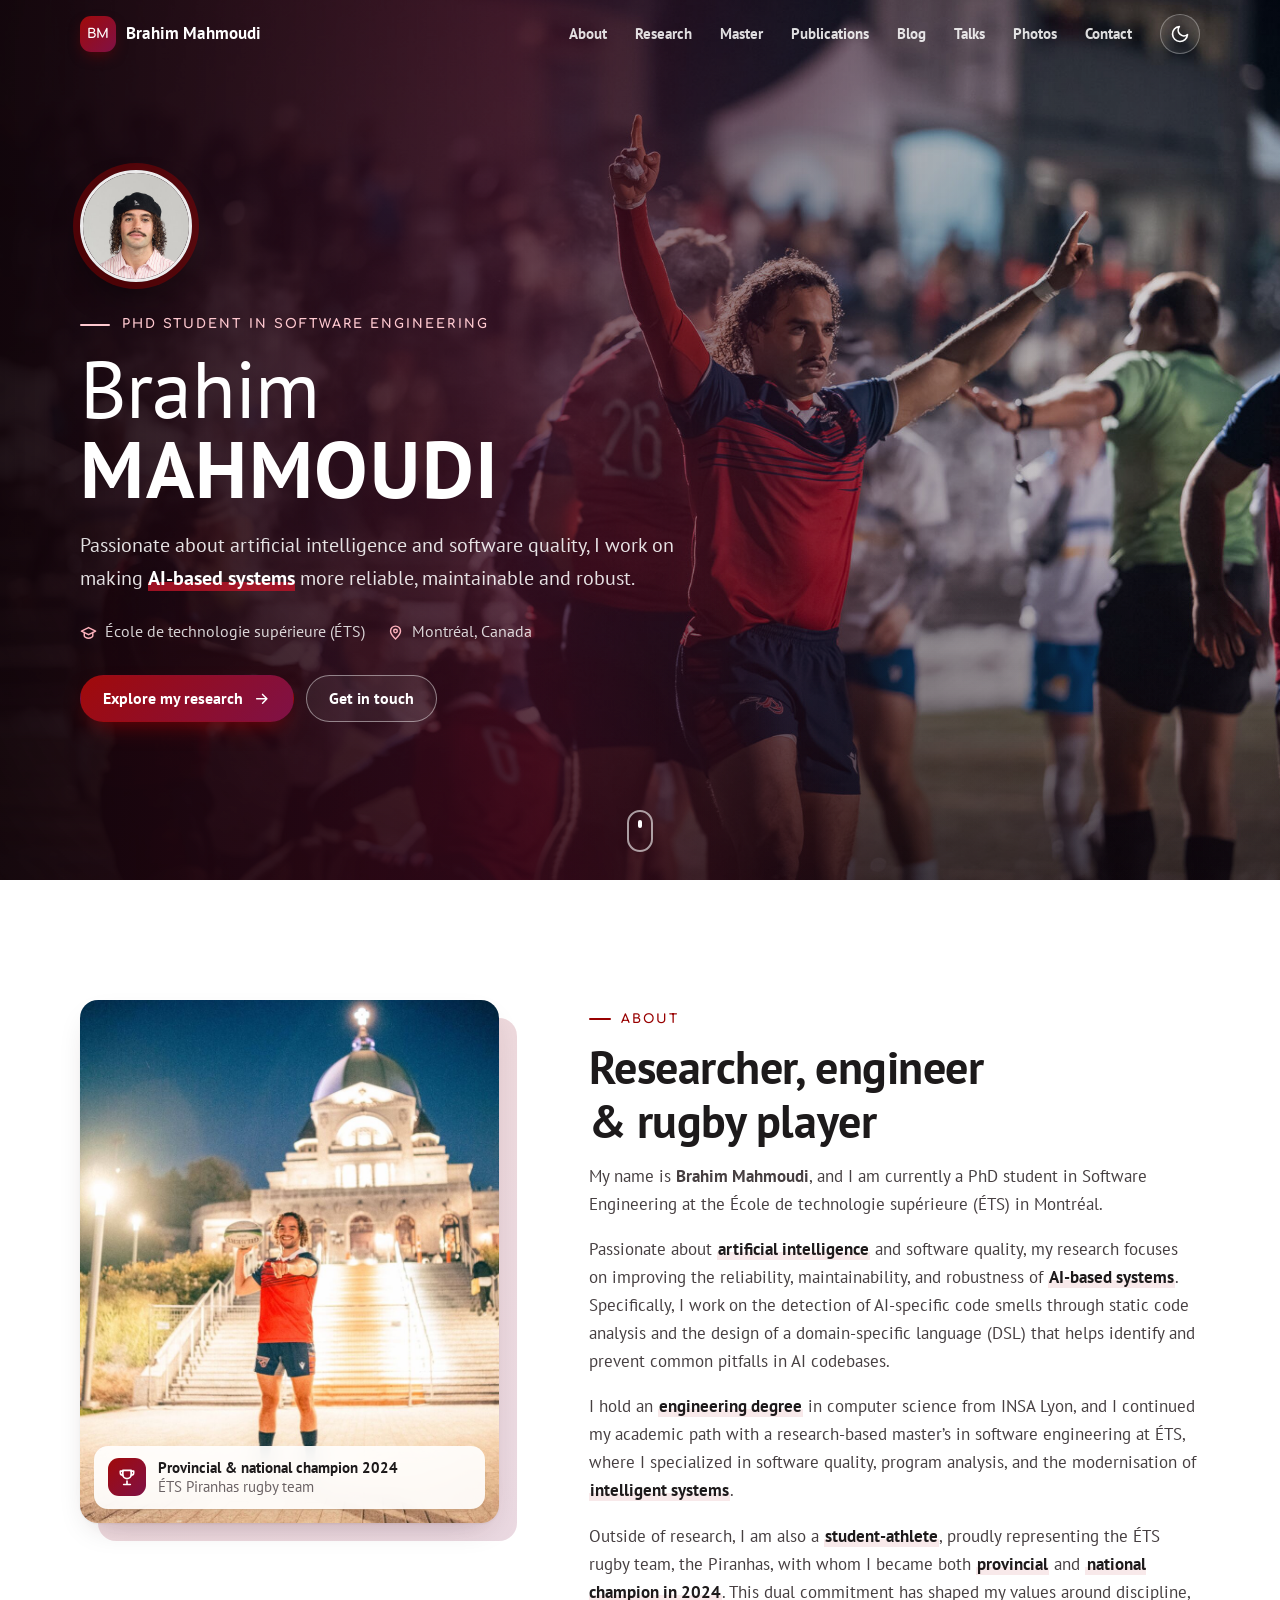
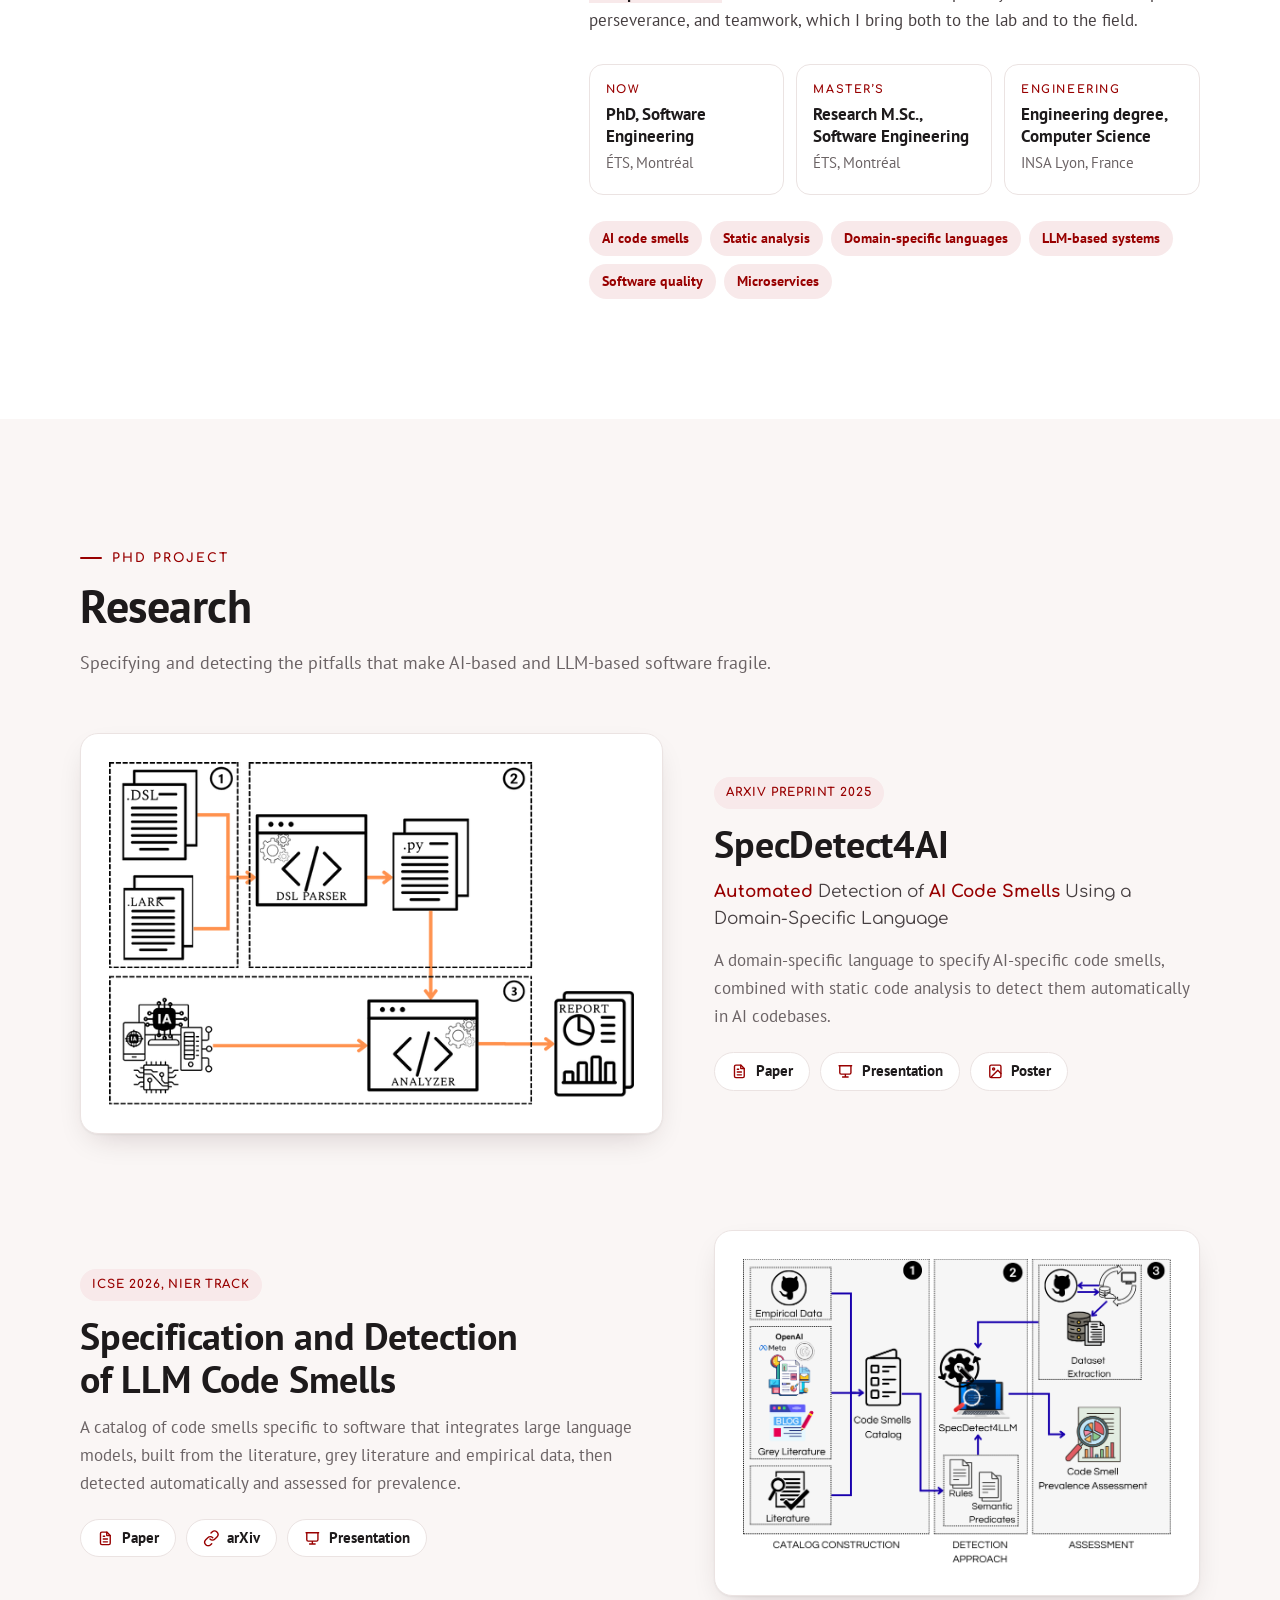
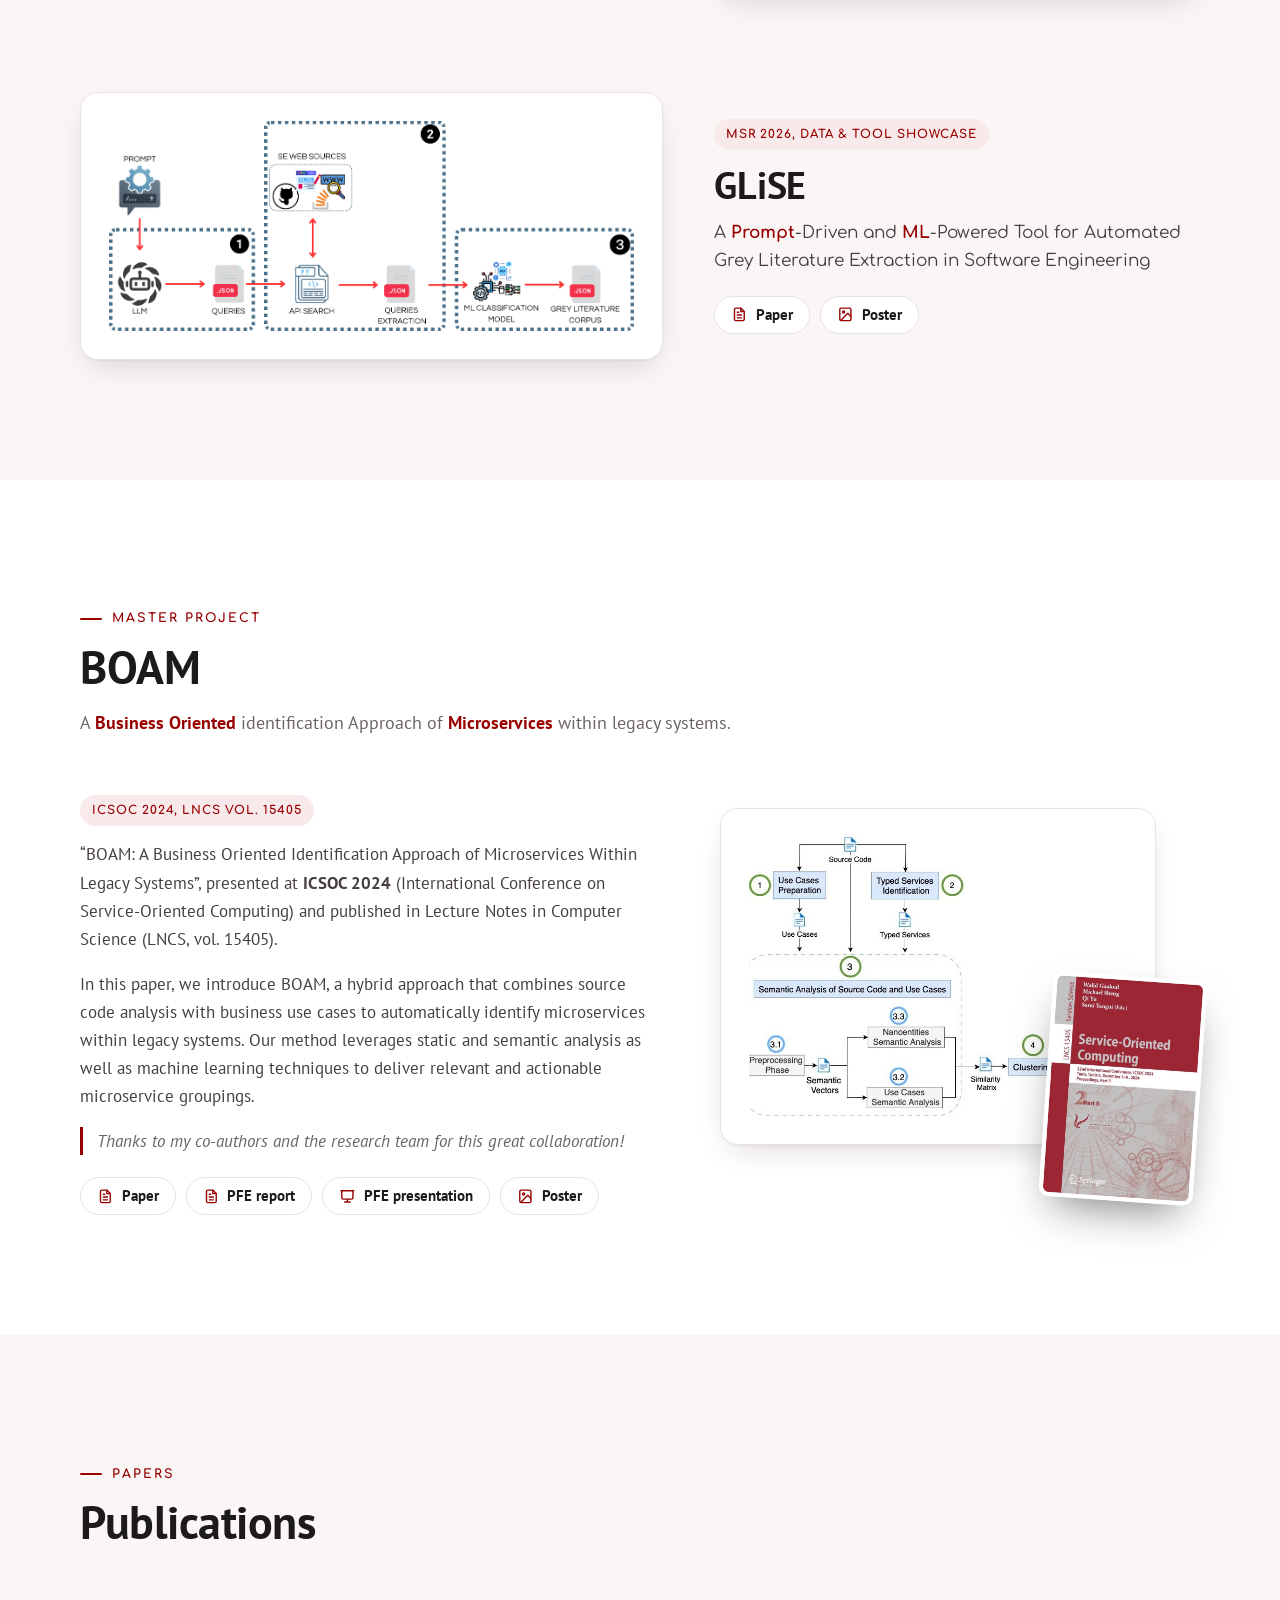
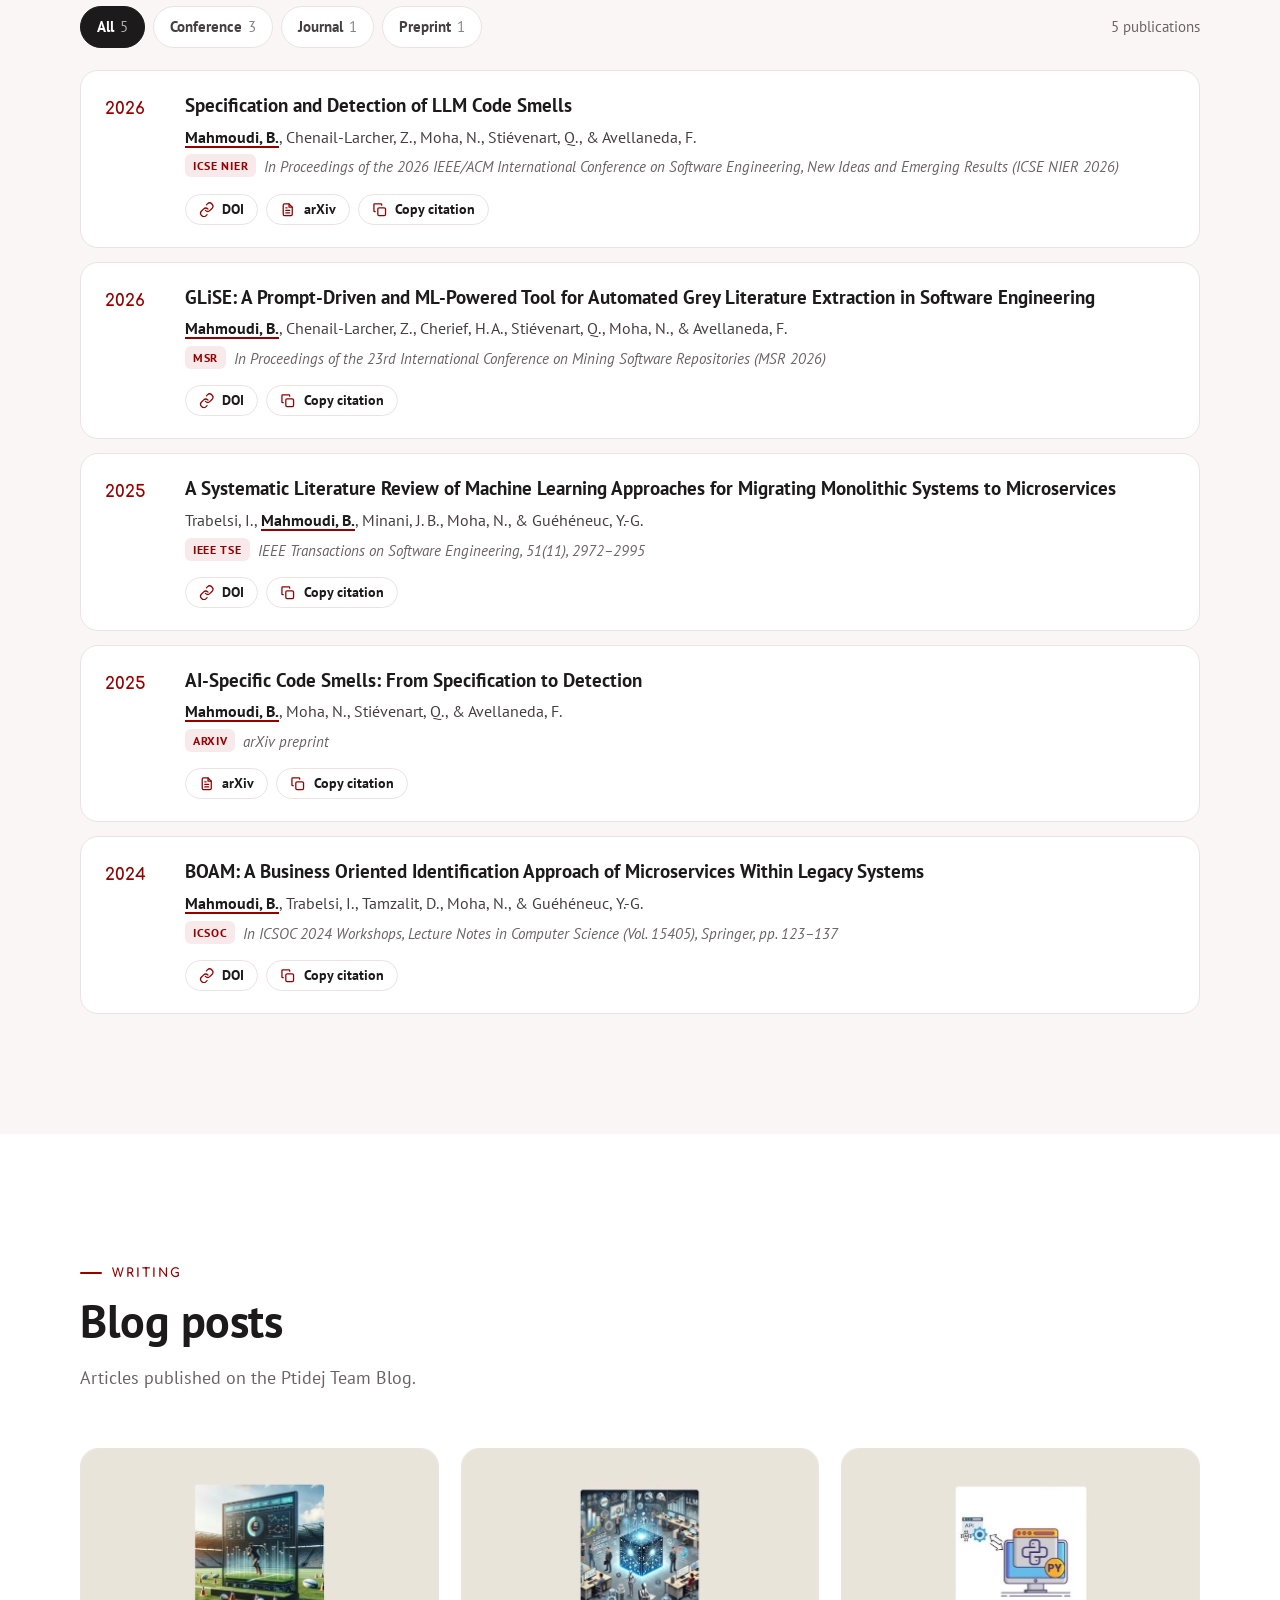
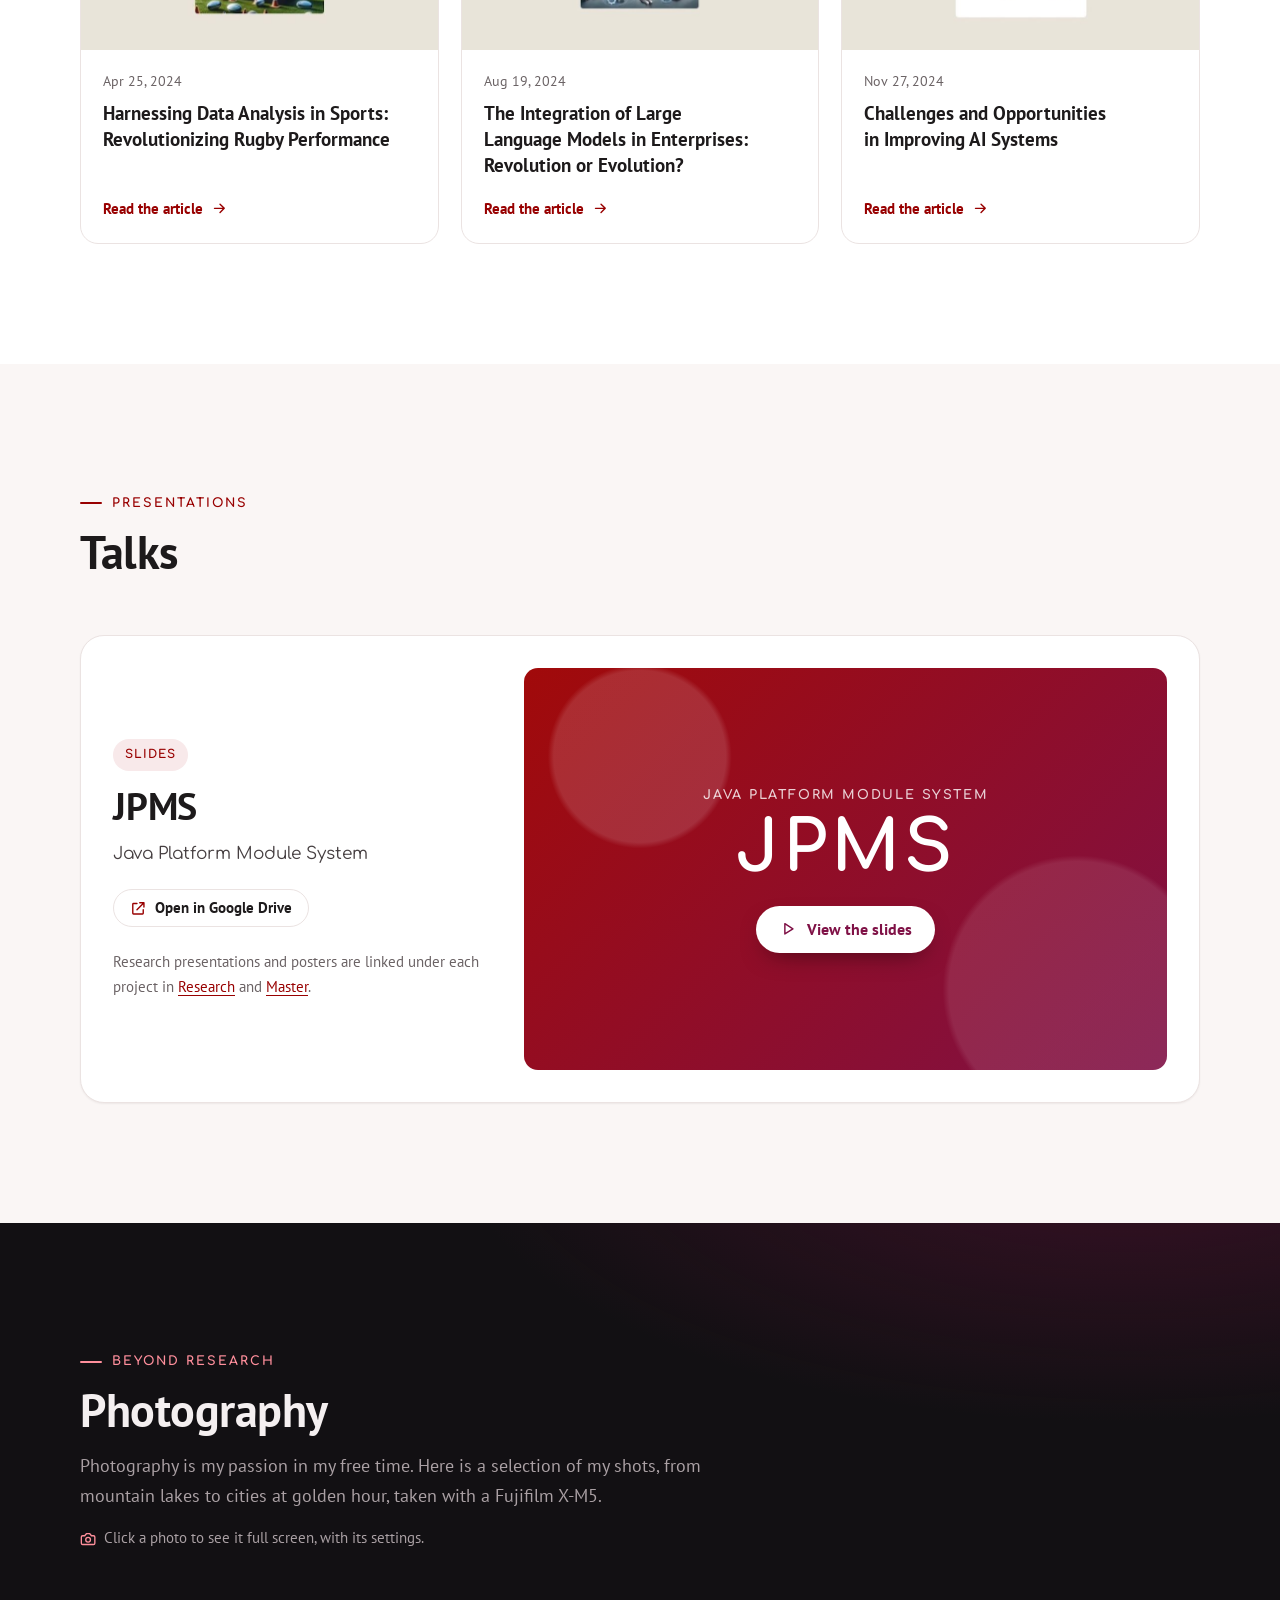
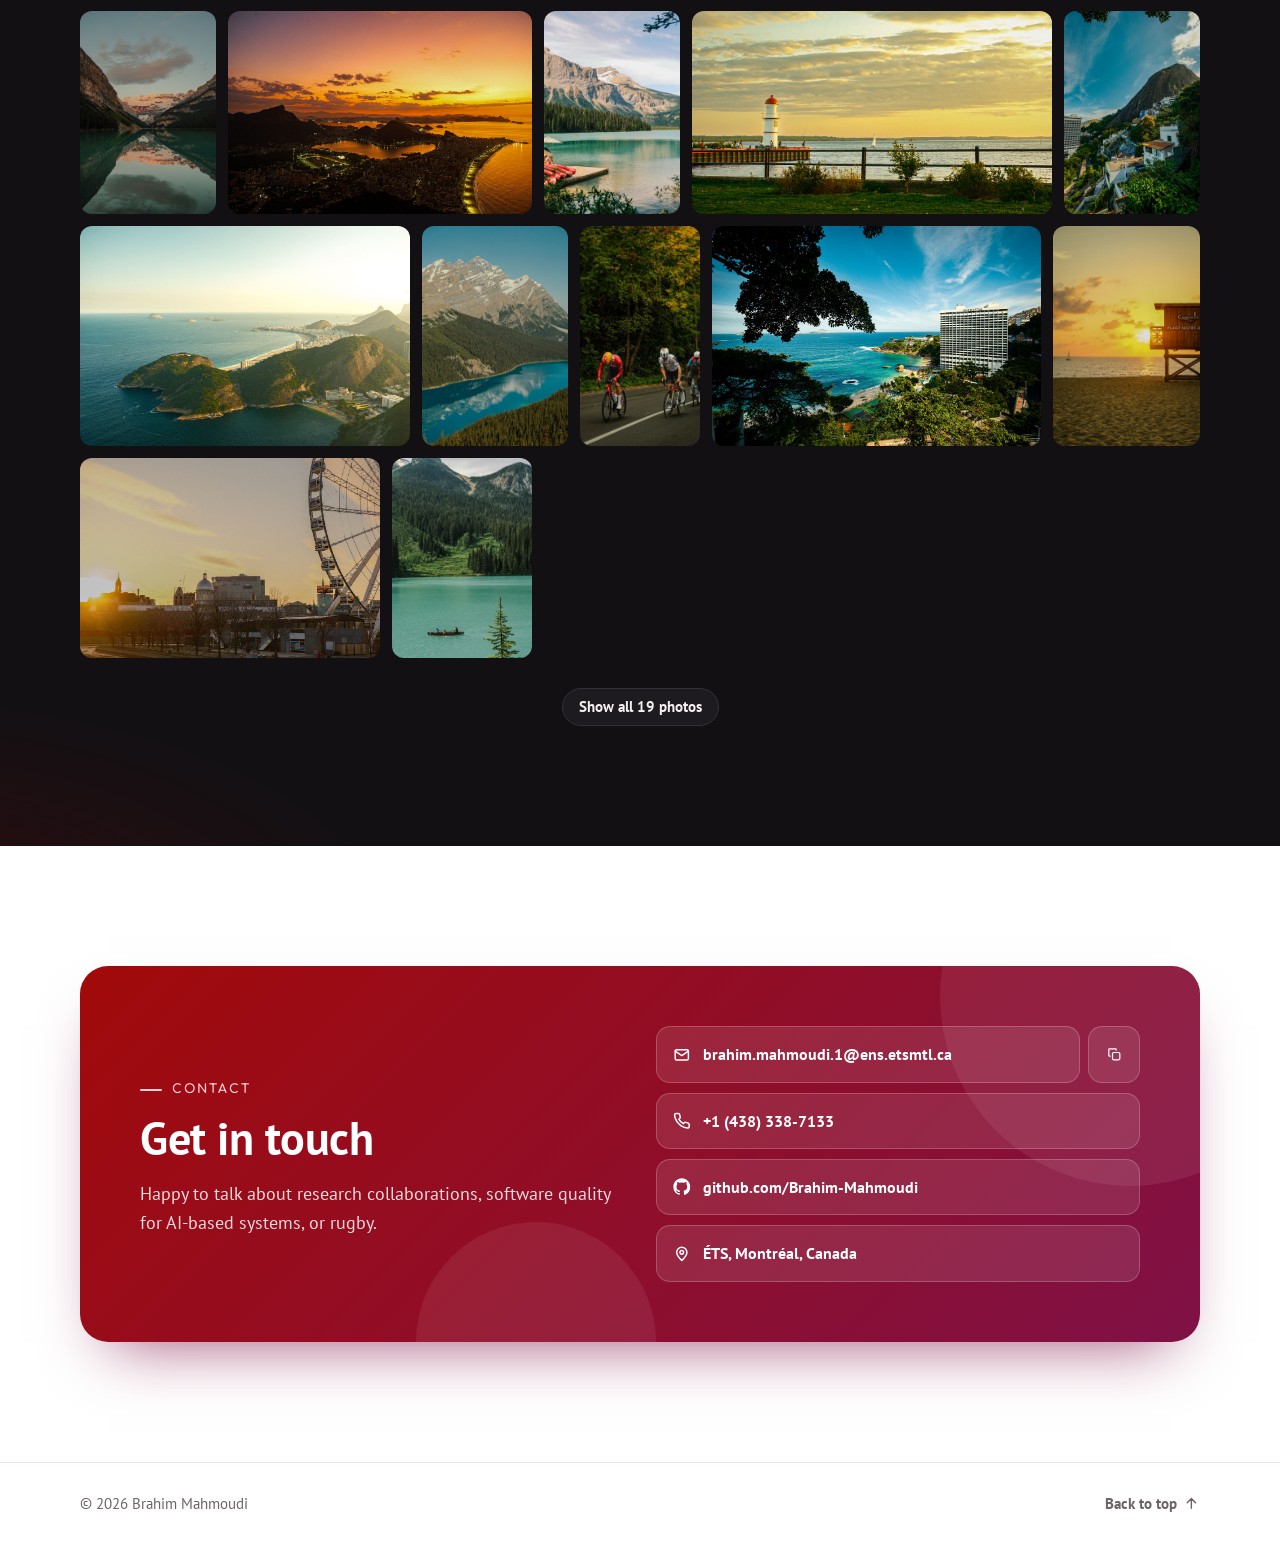
==== commit 09ff7778: "Add photography section and new profile photo Adds a dark "Photography" section: a justified gallery" ====
--- a/index.html
+++ b/index.html
@@ -87,6 +87,9 @@
     <symbol id="i-arrow-up" viewBox="0 0 24 24"><path d="M12 19V5M6 11l6-6 6 6"/></symbol>
     <symbol id="i-expand" viewBox="0 0 24 24"><path d="M15 3h6v6M9 21H3v-6M21 3l-7 7M3 21l7-7"/></symbol>
     <symbol id="i-play" viewBox="0 0 24 24"><path d="M8 5v14l11-7z"/></symbol>
+    <symbol id="i-chevron-left" viewBox="0 0 24 24"><path d="m15 18-6-6 6-6"/></symbol>
+    <symbol id="i-chevron-right" viewBox="0 0 24 24"><path d="m9 18 6-6-6-6"/></symbol>
+    <symbol id="i-camera" viewBox="0 0 24 24"><path d="M14.5 4h-5L7 7H4a2 2 0 0 0-2 2v9a2 2 0 0 0 2 2h16a2 2 0 0 0 2-2V9a2 2 0 0 0-2-2h-3z"/><circle cx="12" cy="13" r="3.5"/></symbol>
   </svg>
 
   <!-- ============ HEADER / NAVIGATION ============ -->
@@ -105,6 +108,7 @@
           <li><a href="#publications">Publications</a></li>
           <li><a href="#blog">Blog</a></li>
           <li><a href="#talks">Talks</a></li>
+          <li><a href="#photography">Photos</a></li>
           <li><a href="#contact">Contact</a></li>
         </ul>
       </nav>
@@ -467,6 +471,105 @@
             </div>
           </div>
         </article>
+      </div>
+    </section>
+
+    <!-- ============ PHOTOGRAPHY ============ -->
+    <section class="section section-dark" id="photography" aria-labelledby="photography-title">
+      <div class="container">
+        <header class="section-head" data-reveal>
+          <p class="section-kicker">Beyond research</p>
+          <h2 class="section-title" id="photography-title">Photography</h2>
+          <p class="section-sub">Photography is my passion in my free time. Here is a selection of my shots, from mountain lakes to cities at golden hour, taken with a Fujifilm X-M5.</p>
+          <p class="gallery-hint"><svg class="icon" aria-hidden="true"><use href="#i-camera"/></svg>Click a photo to see it full screen, with its settings.</p>
+        </header>
+
+        <!--
+          To add a photo: put the original in the Photos folder (that folder is never published), then run
+            tools/add-photo.sh Photos/DSCF1234.jpg "Short description of the photo"
+          and paste the printed <a class="photo"> block where you want it in the gallery below.
+          The first 12 photos are shown, the others appear with the "Show all" button.
+        -->
+        <div class="gallery" data-gallery>
+          <a class="photo" href="assets/img/photos/full/dscf6942.jpg" style="--ar: 0.667">
+            <img src="assets/img/photos/thumb/dscf6942.jpg" alt="Mountain lake reflecting the peaks and clouds at dusk" width="667" height="1000" loading="lazy" decoding="async">
+            <span class="photo-meta"><span class="lens">XF 18-55mm</span><span>18 mm</span><span>f/3.6</span><span>1/400 s</span><span>ISO 800</span><span class="date">June 2025</span></span>
+          </a>
+          <a class="photo" href="assets/img/photos/full/dscf2187.jpg" style="--ar: 1.499">
+            <img src="assets/img/photos/thumb/dscf2187.jpg" alt="Orange sunset over a coastal city, a lagoon and mountains" width="1000" height="667" loading="lazy" decoding="async">
+            <span class="photo-meta"><span class="lens">XF 18-55mm</span><span>18 mm</span><span>f/2.8</span><span>1/30 s</span><span>ISO 800</span><span class="date">April 2026</span></span>
+          </a>
+          <a class="photo" href="assets/img/photos/full/dscf7053.jpg" style="--ar: 0.667">
+            <img src="assets/img/photos/thumb/dscf7053.jpg" alt="Red canoes on a dock by a turquoise mountain lake" width="667" height="1000" loading="lazy" decoding="async">
+            <span class="photo-meta"><span class="lens">XF 18-55mm</span><span>28 mm</span><span>f/3.2</span><span>1/800 s</span><span>ISO 160</span><span class="date">June 2025</span></span>
+          </a>
+          <a class="photo" href="assets/img/photos/full/dscf0009.jpg" style="--ar: 1.776">
+            <img src="assets/img/photos/thumb/dscf0009.jpg" alt="Lighthouse at the end of a pier under a golden sunset sky" width="1000" height="563" loading="lazy" decoding="async">
+            <span class="photo-meta"><span class="lens">XF 18-55mm</span><span>34 mm</span><span>f/8</span><span>1/60 s</span><span>ISO 250</span><span class="date">August 2026</span></span>
+          </a>
+          <a class="photo" href="assets/img/photos/full/dscf2002.jpg" style="--ar: 0.667">
+            <img src="assets/img/photos/thumb/dscf2002.jpg" alt="Hillside houses below a rocky peak and a deep blue sky" width="667" height="1000" loading="lazy" decoding="async">
+            <span class="photo-meta"><span class="lens">XF 10-24mm</span><span>10 mm</span><span>f/4</span><span>1/2500 s</span><span>ISO 640</span><span class="date">April 2026</span></span>
+          </a>
+          <a class="photo" href="assets/img/photos/full/dscf2146.jpg" style="--ar: 1.499">
+            <img src="assets/img/photos/thumb/dscf2146.jpg" alt="Green peninsula and beaches along a turquoise ocean, seen from above" width="1000" height="667" loading="lazy" decoding="async">
+            <span class="photo-meta"><span class="lens">XF 18-55mm</span><span>19 mm</span><span>f/4</span><span>1/640 s</span><span>ISO 250</span><span class="date">April 2026</span></span>
+          </a>
+          <a class="photo" href="assets/img/photos/full/dscf6663.jpg" style="--ar: 0.667">
+            <img src="assets/img/photos/thumb/dscf6663.jpg" alt="Snowy mountain above a turquoise lake and a pine forest" width="667" height="1000" loading="lazy" decoding="async">
+            <span class="photo-meta"><span class="lens">XF 18-55mm</span><span>36 mm</span><span>f/4</span><span>1/5000 s</span><span>ISO 800</span><span class="date">June 2025</span></span>
+          </a>
+          <a class="photo" href="assets/img/photos/full/cycling-race-riders.jpg" style="--ar: 0.543">
+            <img src="assets/img/photos/thumb/cycling-race-riders.jpg" alt="Cyclists racing uphill on a road through the forest" width="543" height="1000" loading="lazy" decoding="async">
+          </a>
+          <a class="photo" href="assets/img/photos/full/dscf2000.jpg" style="--ar: 1.499">
+            <img src="assets/img/photos/thumb/dscf2000.jpg" alt="Turquoise bay and a tall hotel seen through tropical trees" width="1000" height="667" loading="lazy" decoding="async">
+            <span class="photo-meta"><span class="lens">XF 10-24mm</span><span>10 mm</span><span>f/4</span><span>1/2500 s</span><span>ISO 640</span><span class="date">April 2026</span></span>
+          </a>
+          <a class="photo" href="assets/img/photos/full/dscf8854.jpg" style="--ar: 0.667">
+            <img src="assets/img/photos/thumb/dscf8854.jpg" alt="Lifeguard tower on a beach at sunset" width="667" height="1000" loading="lazy" decoding="async">
+            <span class="photo-meta"><span class="lens">18-55mm</span><span>37 mm</span><span>f/4</span><span>1/800 s</span><span>ISO 320</span><span class="date">August 2025</span></span>
+          </a>
+          <a class="photo" href="assets/img/photos/full/dscf3473.jpg" style="--ar: 1.499">
+            <img src="assets/img/photos/thumb/dscf3473.jpg" alt="Ferris wheel and city skyline at sunset" width="1000" height="667" loading="lazy" decoding="async">
+            <span class="photo-meta"><span class="lens">XF 18-55mm</span><span>32 mm</span><span>f/3.6</span><span>1/1250 s</span><span>ISO 320</span><span class="date">April 2025</span></span>
+          </a>
+          <a class="photo" href="assets/img/photos/full/dscf7060.jpg" style="--ar: 0.701">
+            <img src="assets/img/photos/thumb/dscf7060.jpg" alt="Canoe on an emerald lake below forested mountains" width="701" height="1000" loading="lazy" decoding="async">
+            <span class="photo-meta"><span class="lens">XF 18-55mm</span><span>29 mm</span><span>f/3.2</span><span>1/1600 s</span><span>ISO 200</span><span class="date">June 2025</span></span>
+          </a>
+          <a class="photo" href="assets/img/photos/full/dscf0010.jpg" style="--ar: 1.776">
+            <img src="assets/img/photos/thumb/dscf0010.jpg" alt="Sun setting over calm water next to a small lighthouse" width="1000" height="563" loading="lazy" decoding="async">
+            <span class="photo-meta"><span class="lens">XF 18-55mm</span><span>18 mm</span><span>f/8</span><span>1/80 s</span><span>ISO 250</span><span class="date">August 2026</span></span>
+          </a>
+          <a class="photo" href="assets/img/photos/full/dscf2198.jpg" style="--ar: 0.667">
+            <img src="assets/img/photos/thumb/dscf2198.jpg" alt="Sun setting behind mountains above a seaside city" width="667" height="1000" loading="lazy" decoding="async">
+            <span class="photo-meta"><span class="lens">XF 18-55mm</span><span>55 mm</span><span>f/4</span><span>1/2000 s</span><span>ISO 320</span><span class="date">April 2026</span></span>
+          </a>
+          <a class="photo" href="assets/img/photos/full/dscf2138.jpg" style="--ar: 1.499">
+            <img src="assets/img/photos/thumb/dscf2138.jpg" alt="City and bay between mountains, backlit by the afternoon sun" width="1000" height="667" loading="lazy" decoding="async">
+            <span class="photo-meta"><span class="lens">XF 10-24mm</span><span>24 mm</span><span>f/4</span><span>1/1600 s</span><span>ISO 250</span><span class="date">April 2026</span></span>
+          </a>
+          <a class="photo" href="assets/img/photos/full/cycling-race-crowd.jpg" style="--ar: 0.550">
+            <img src="assets/img/photos/thumb/cycling-race-crowd.jpg" alt="Crowd lining a curved road during a cycling race" width="550" height="1000" loading="lazy" decoding="async">
+          </a>
+          <a class="photo" href="assets/img/photos/full/dscf8102.jpg" style="--ar: 0.667">
+            <img src="assets/img/photos/thumb/dscf8102.jpg" alt="Surfer walking on the beach with a board under a hazy sky" width="667" height="1000" loading="lazy" decoding="async">
+            <span class="photo-meta"><span class="lens">18-55mm</span><span>55 mm</span><span>f/4</span><span>1/12800 s</span><span>ISO 3200</span><span class="date">June 2025</span></span>
+          </a>
+          <a class="photo" href="assets/img/photos/full/dscf3604.jpg" style="--ar: 1.499">
+            <img src="assets/img/photos/thumb/dscf3604.jpg" alt="People relaxing on the grass near a Ferris wheel at golden hour" width="1000" height="667" loading="lazy" decoding="async">
+            <span class="photo-meta"><span class="lens">XF 18-55mm</span><span>19 mm</span><span>f/4</span><span>1/1250 s</span><span>ISO 400</span><span class="date">April 2025</span></span>
+          </a>
+          <a class="photo" href="assets/img/photos/full/dscf0021.jpg" style="--ar: 1.776">
+            <img src="assets/img/photos/thumb/dscf0021.jpg" alt="Couple watching the sunset from a fence by the water" width="1000" height="563" loading="lazy" decoding="async">
+            <span class="photo-meta"><span class="lens">XF 18-55mm</span><span>23 mm</span><span>f/5.6</span><span>1/80 s</span><span>ISO 250</span><span class="date">August 2026</span></span>
+          </a>
+        </div>
+
+        <div class="gallery-more">
+          <button class="chip-link" type="button" data-gallery-more aria-expanded="false" hidden><span data-gallery-more-label>Show all photos</span></button>
+        </div>
       </div>
     </section>
 
@@ -533,6 +636,20 @@
     </figure>
   </dialog>
 
+  <!-- Full screen photo viewer (Photography section) -->
+  <dialog class="viewer" data-viewer aria-label="Photo viewer">
+    <figure class="viewer-stage" data-viewer-stage>
+      <img alt="" data-viewer-img>
+      <figcaption class="viewer-caption">
+        <span class="viewer-count" data-viewer-count></span>
+        <span class="viewer-meta" data-viewer-meta></span>
+      </figcaption>
+    </figure>
+    <button class="viewer-btn viewer-prev" type="button" data-viewer-prev aria-label="Previous photo"><svg class="icon" aria-hidden="true"><use href="#i-chevron-left"/></svg></button>
+    <button class="viewer-btn viewer-next" type="button" data-viewer-next aria-label="Next photo"><svg class="icon" aria-hidden="true"><use href="#i-chevron-right"/></svg></button>
+    <button class="viewer-btn viewer-close" type="button" data-viewer-close aria-label="Close"><svg class="icon" aria-hidden="true"><use href="#i-close"/></svg></button>
+  </dialog>
+
   <div class="toast" role="status" aria-live="polite" data-toast></div>
 </body>
 </html>
--- a/assets/css/style.css
+++ b/assets/css/style.css
@@ -96,6 +96,8 @@
 
 img { display: block; max-width: 100%; height: auto; }
 
+[hidden] { display: none !important; }
+
 h1, h2, h3 { margin: 0; line-height: 1.15; }
 p { margin: 0 0 1em; }
 
@@ -1097,6 +1099,200 @@
 .copy-btn:hover { background: rgb(255 255 255 / 0.2); }
 .contact-card :focus-visible { outline-color: #fff; }
 
+/* ---------- Photography (dark gallery section) ---------- */
+.section-dark {
+  color-scheme: dark;
+  --accent: #ff8f9c;
+  --accent-soft: rgb(255 120 140 / 0.14);
+  --surface: #1e1b20;
+  --surface-2: #29252c;
+  --ink: #f4eff0;
+  --ink-2: #d9d1d3;
+  --muted: #aaa0a4;
+  --line: #352f37;
+  --focus: #ff8f9c;
+  color: var(--ink);
+  background:
+    radial-gradient(1100px 480px at 88% -8%, rgb(127 17 70 / 0.38), transparent 62%),
+    radial-gradient(900px 420px at -10% 108%, rgb(152 0 0 / 0.22), transparent 60%),
+    #121013;
+}
+
+.gallery-hint {
+  display: inline-flex;
+  align-items: center;
+  gap: 8px;
+  margin: 16px 0 0;
+  color: var(--muted);
+  font-size: 0.92rem;
+}
+.gallery-hint .icon { color: var(--accent); }
+
+/* Justified rows: every photo keeps its own ratio, all photos of a row share the same height */
+/* --row = base row height, tuned so rows stay even (measured at 343 to 1120 px wide) */
+.gallery {
+  --row: 120px;
+  display: flex;
+  flex-wrap: wrap;
+  gap: 8px;
+}
+@media (min-width: 600px) {
+  .gallery { --row: 130px; gap: 10px; }
+}
+@media (min-width: 1000px) {
+  .gallery { --row: 200px; gap: 12px; }
+}
+.gallery::after { content: ""; flex-grow: 999999; }
+
+.photo {
+  position: relative;
+  isolation: isolate;
+  flex-grow: calc(var(--ar) * 100);
+  flex-basis: calc(var(--ar) * var(--row));
+  overflow: hidden;
+  border-radius: 12px;
+  background: var(--surface-2);
+  cursor: zoom-in;
+}
+.photo img {
+  width: 100%;
+  height: auto;
+  aspect-ratio: var(--ar);
+  object-fit: cover;
+  transition: transform 0.7s cubic-bezier(0.2, 0.7, 0.2, 1), filter 0.4s, opacity 0.6s;
+}
+.js .photo img:not(.is-loaded) { opacity: 0; }
+.photo:hover img { transform: scale(1.05); }
+.gallery:has(.photo:hover) .photo:not(:hover) img { filter: brightness(0.55) saturate(0.85); }
+.js .gallery:not(.is-expanded) .photo.is-extra { display: none; }
+
+.photo-meta {
+  position: absolute;
+  inset: auto 0 0 0;
+  display: flex;
+  flex-wrap: wrap;
+  gap: 5px;
+  padding: 40px 10px 10px;
+  background: linear-gradient(transparent, rgb(0 0 0 / 0.72));
+  opacity: 0;
+  transform: translateY(10px);
+  transition: opacity 0.3s, transform 0.3s;
+  pointer-events: none;
+}
+.photo-meta span {
+  padding: 3px 8px;
+  border-radius: 999px;
+  background: rgb(255 255 255 / 0.16);
+  -webkit-backdrop-filter: blur(6px);
+  backdrop-filter: blur(6px);
+  color: #fff;
+  font-family: var(--font-round);
+  font-size: 0.7rem;
+  font-weight: 700;
+  white-space: nowrap;
+}
+.photo-meta .lens,
+.photo-meta .date { display: none; }
+.photo:hover .photo-meta,
+.photo:focus-visible .photo-meta { opacity: 1; transform: none; }
+@media (hover: none), (max-width: 599px) {
+  .photo-meta { display: none; }
+}
+
+.gallery-more {
+  display: flex;
+  justify-content: center;
+  margin-top: 30px;
+}
+
+/* Full screen viewer */
+.viewer {
+  width: 100%;
+  height: 100%;
+  max-width: none;
+  max-height: none;
+  margin: 0;
+  padding: 0;
+  overflow: hidden;
+  border: 0;
+  background: rgb(10 8 10 / 0.97);
+  color: #fff;
+}
+.viewer[open] { display: grid; place-items: center; }
+.viewer::backdrop { background: rgb(0 0 0 / 0.85); }
+
+.viewer-stage {
+  display: flex;
+  flex-direction: column;
+  align-items: center;
+  gap: 16px;
+  max-width: 100%;
+  margin: 0;
+  padding: 64px 84px 28px;
+}
+.viewer-stage img {
+  width: auto;
+  height: auto;
+  max-width: min(100%, 1800px);
+  max-height: calc(100vh - 180px);
+  border-radius: 6px;
+  box-shadow: 0 30px 80px rgb(0 0 0 / 0.6);
+  object-fit: contain;
+}
+@supports (height: 100dvh) {
+  .viewer-stage img { max-height: calc(100dvh - 180px); }
+}
+
+.viewer-caption {
+  display: flex;
+  flex-wrap: wrap;
+  align-items: center;
+  justify-content: center;
+  gap: 8px 14px;
+}
+.viewer-count { color: #fff; font-family: var(--font-round); font-size: 0.9rem; font-weight: 700; }
+.viewer-meta { display: flex; flex-wrap: wrap; justify-content: center; gap: 6px; }
+.viewer-meta span {
+  padding: 4px 10px;
+  border: 1px solid rgb(255 255 255 / 0.14);
+  border-radius: 999px;
+  background: rgb(255 255 255 / 0.08);
+  color: #fff;
+  font-family: var(--font-round);
+  font-size: 0.76rem;
+  font-weight: 700;
+}
+
+.viewer-btn {
+  position: absolute;
+  width: 48px;
+  height: 48px;
+  display: grid;
+  place-items: center;
+  padding: 0;
+  border: 1px solid rgb(255 255 255 / 0.2);
+  border-radius: 999px;
+  background: rgb(255 255 255 / 0.08);
+  color: #fff;
+  cursor: pointer;
+  transition: background-color 0.2s;
+}
+.viewer-btn:hover { background: rgb(255 255 255 / 0.2); }
+.viewer-btn .icon { width: 24px; height: 24px; }
+.viewer-btn:focus-visible { outline-color: #fff; }
+.viewer-prev { left: 18px; top: 50%; transform: translateY(-50%); }
+.viewer-next { right: 18px; top: 50%; transform: translateY(-50%); }
+.viewer-close { top: 16px; right: 18px; }
+
+@media (max-width: 599px) {
+  .viewer-stage { padding: 64px 12px 96px; }
+  .viewer-stage img { max-height: calc(100vh - 230px); }
+  .viewer-prev,
+  .viewer-next { top: auto; bottom: 22px; transform: none; }
+  .viewer-prev { left: calc(50% - 64px); }
+  .viewer-next { right: calc(50% - 64px); }
+}
+
 /* ---------- Footer ---------- */
 .site-footer {
   padding: 28px 0 36px;
@@ -1209,7 +1405,7 @@
 
 /* ---------- Print ---------- */
 @media print {
-  .site-header, .scroll-cue, .hero-bg, .hero-overlay, .embed, .copy-btn, .pub-actions button, .lightbox, .toast { display: none !important; }
+  .site-header, .scroll-cue, .hero-bg, .hero-overlay, .embed, .copy-btn, .pub-actions button, .lightbox, .viewer, .gallery-more, .toast { display: none !important; }
   .hero { min-height: 0; padding: 0 0 24px; color: #000; background: none; }
   .hero-lead, .hero-meta, .eyebrow { color: #333; }
   .btn { display: none; }
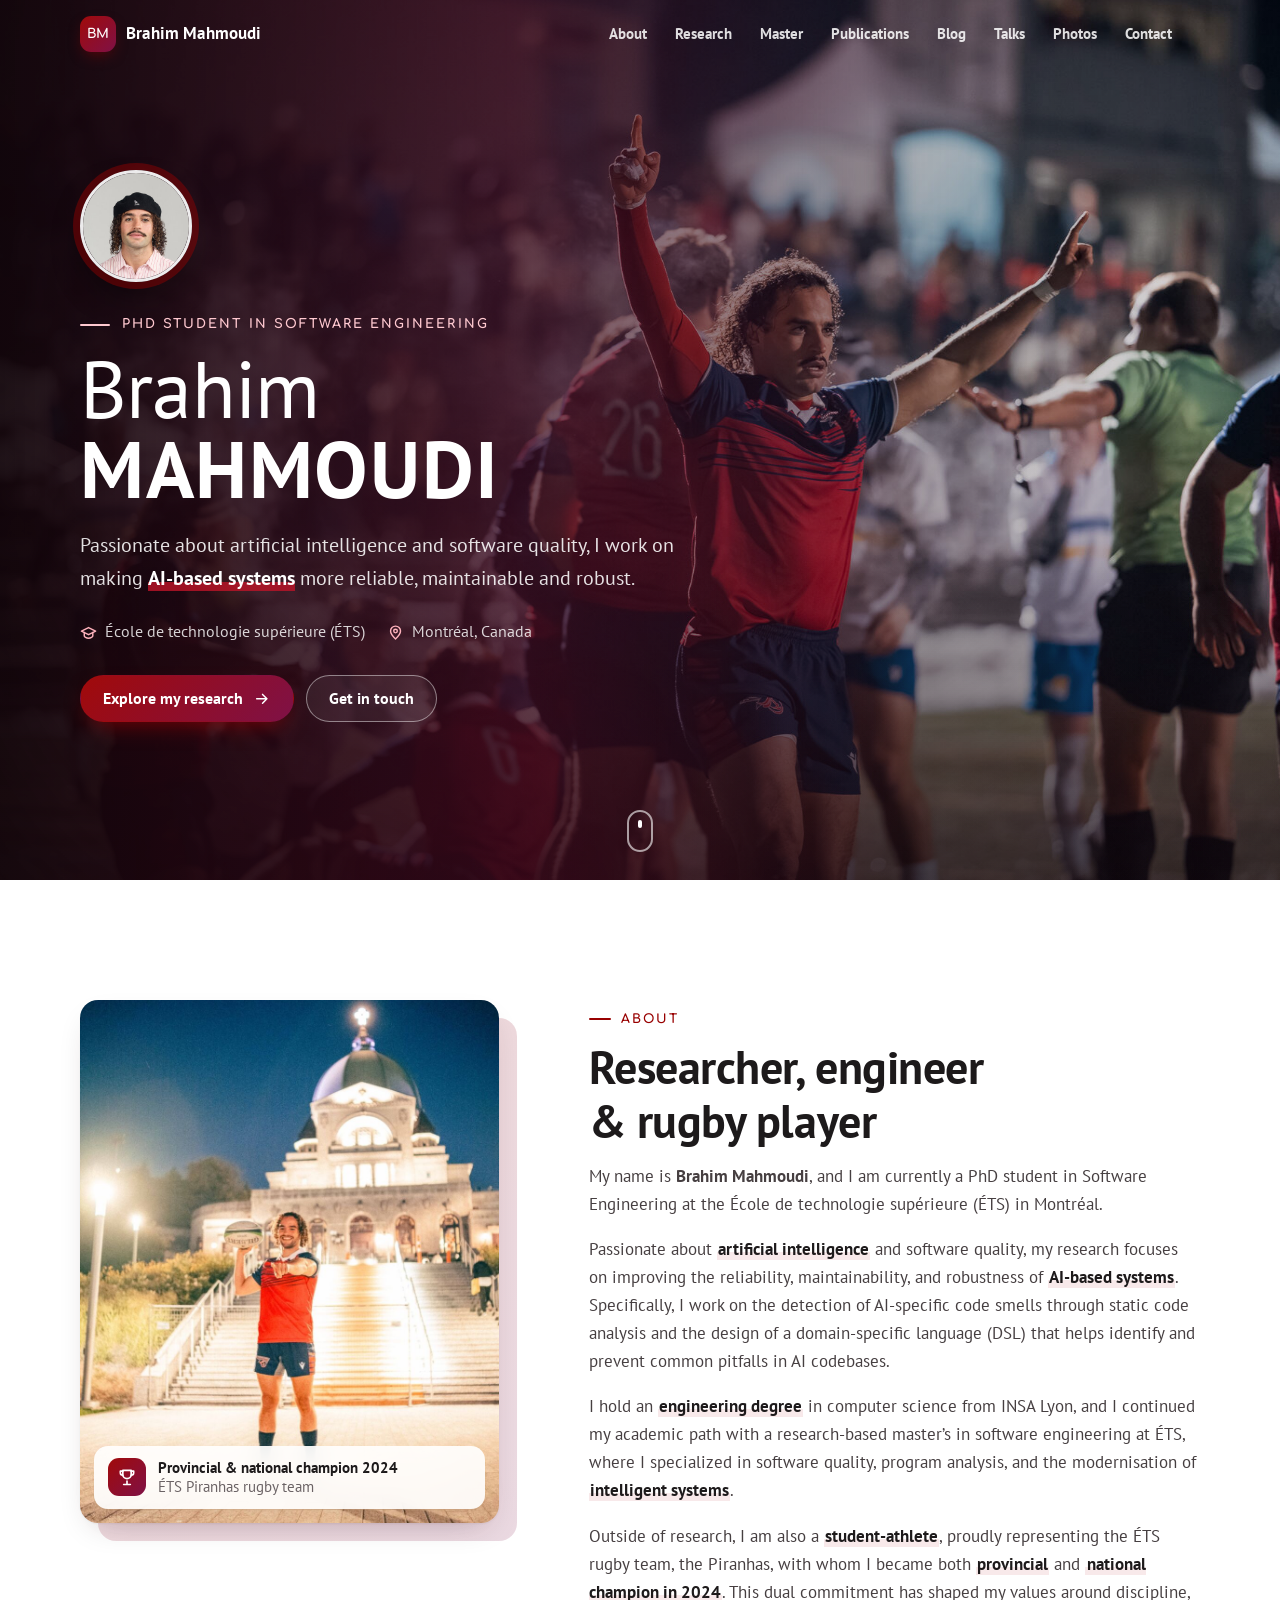
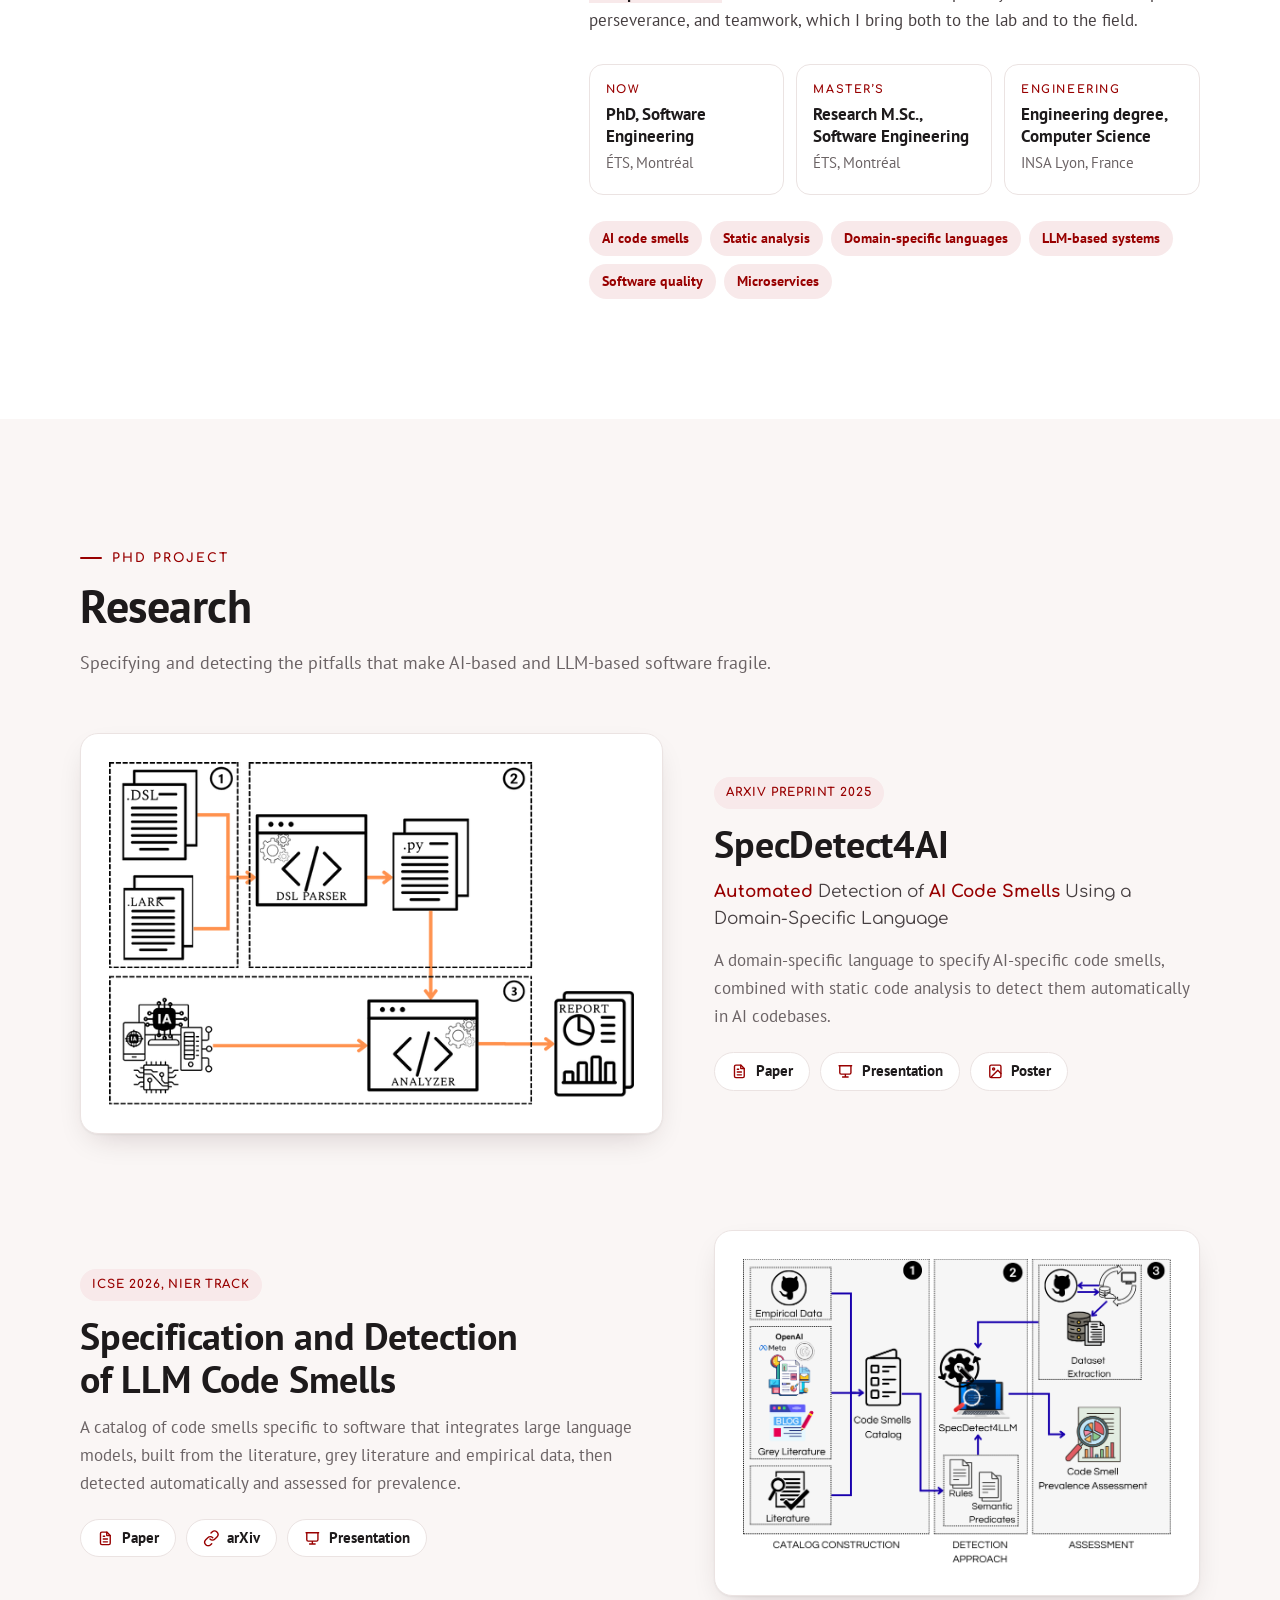
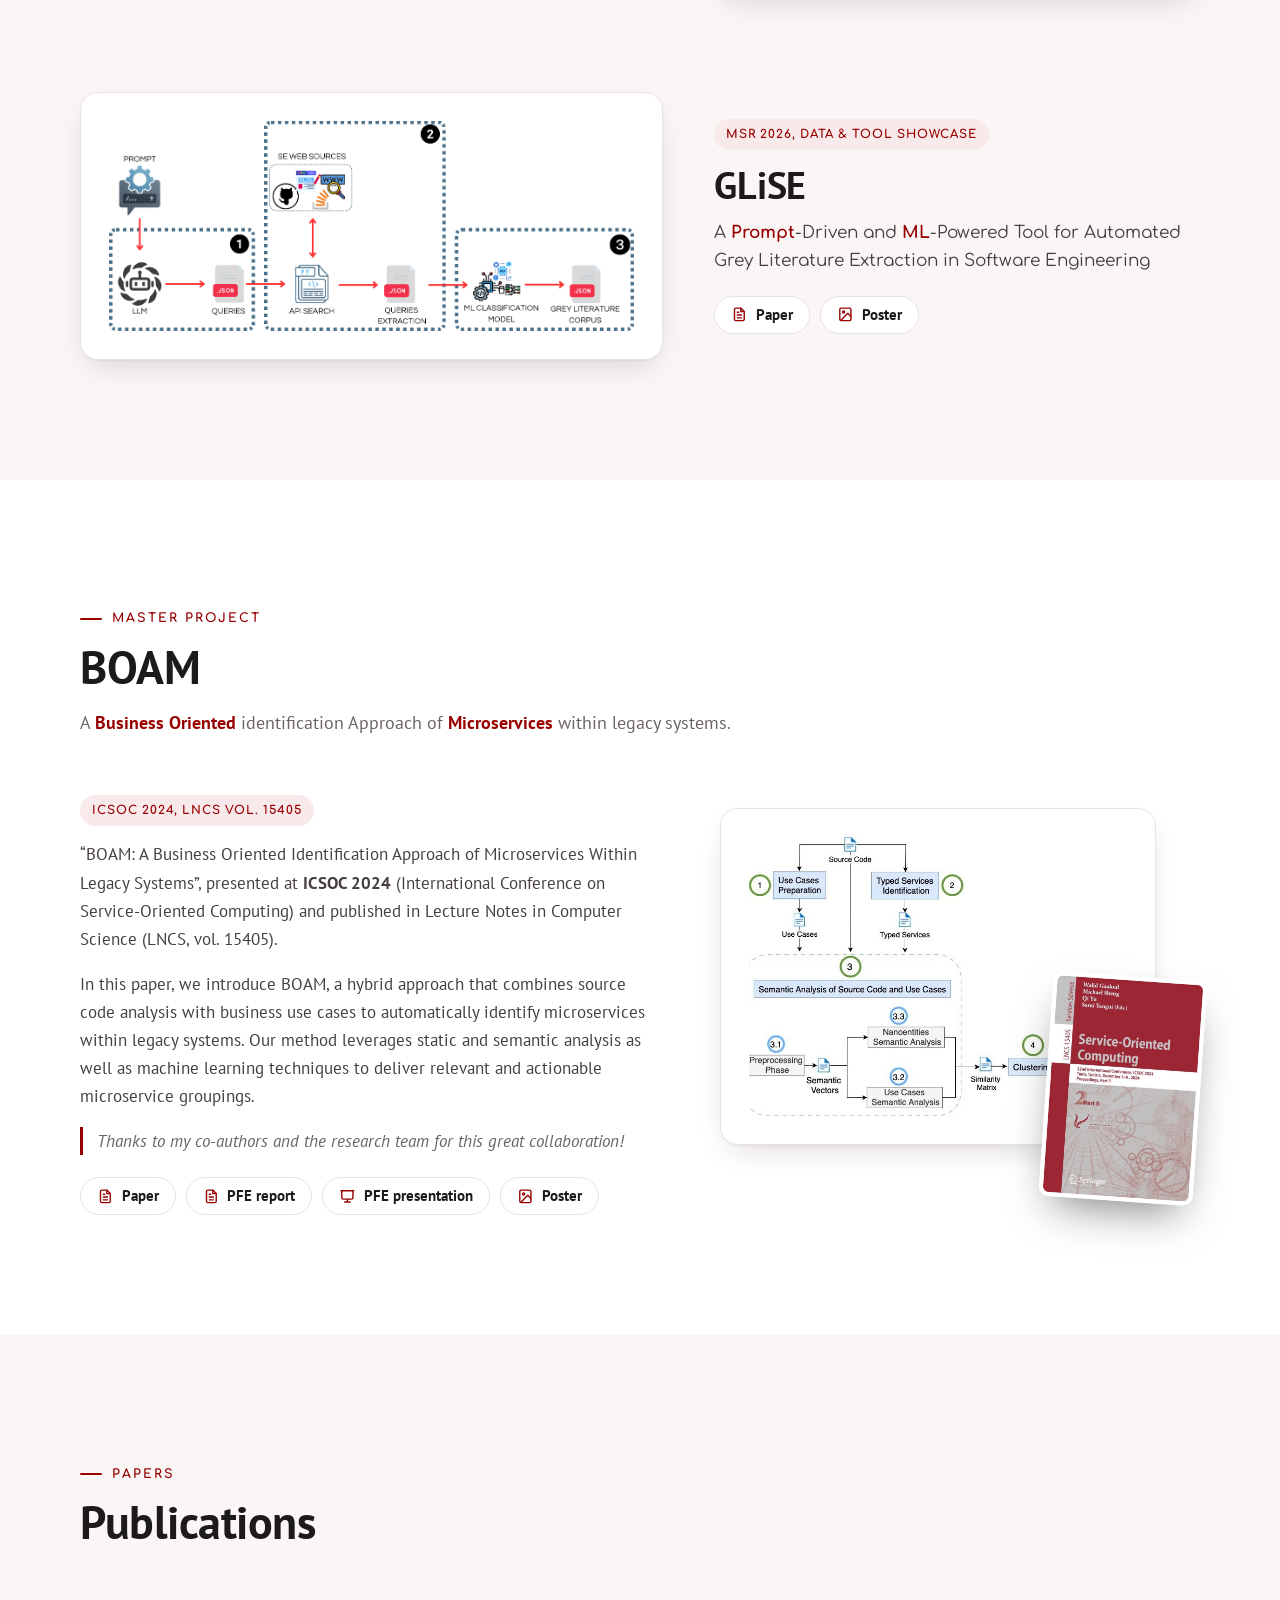
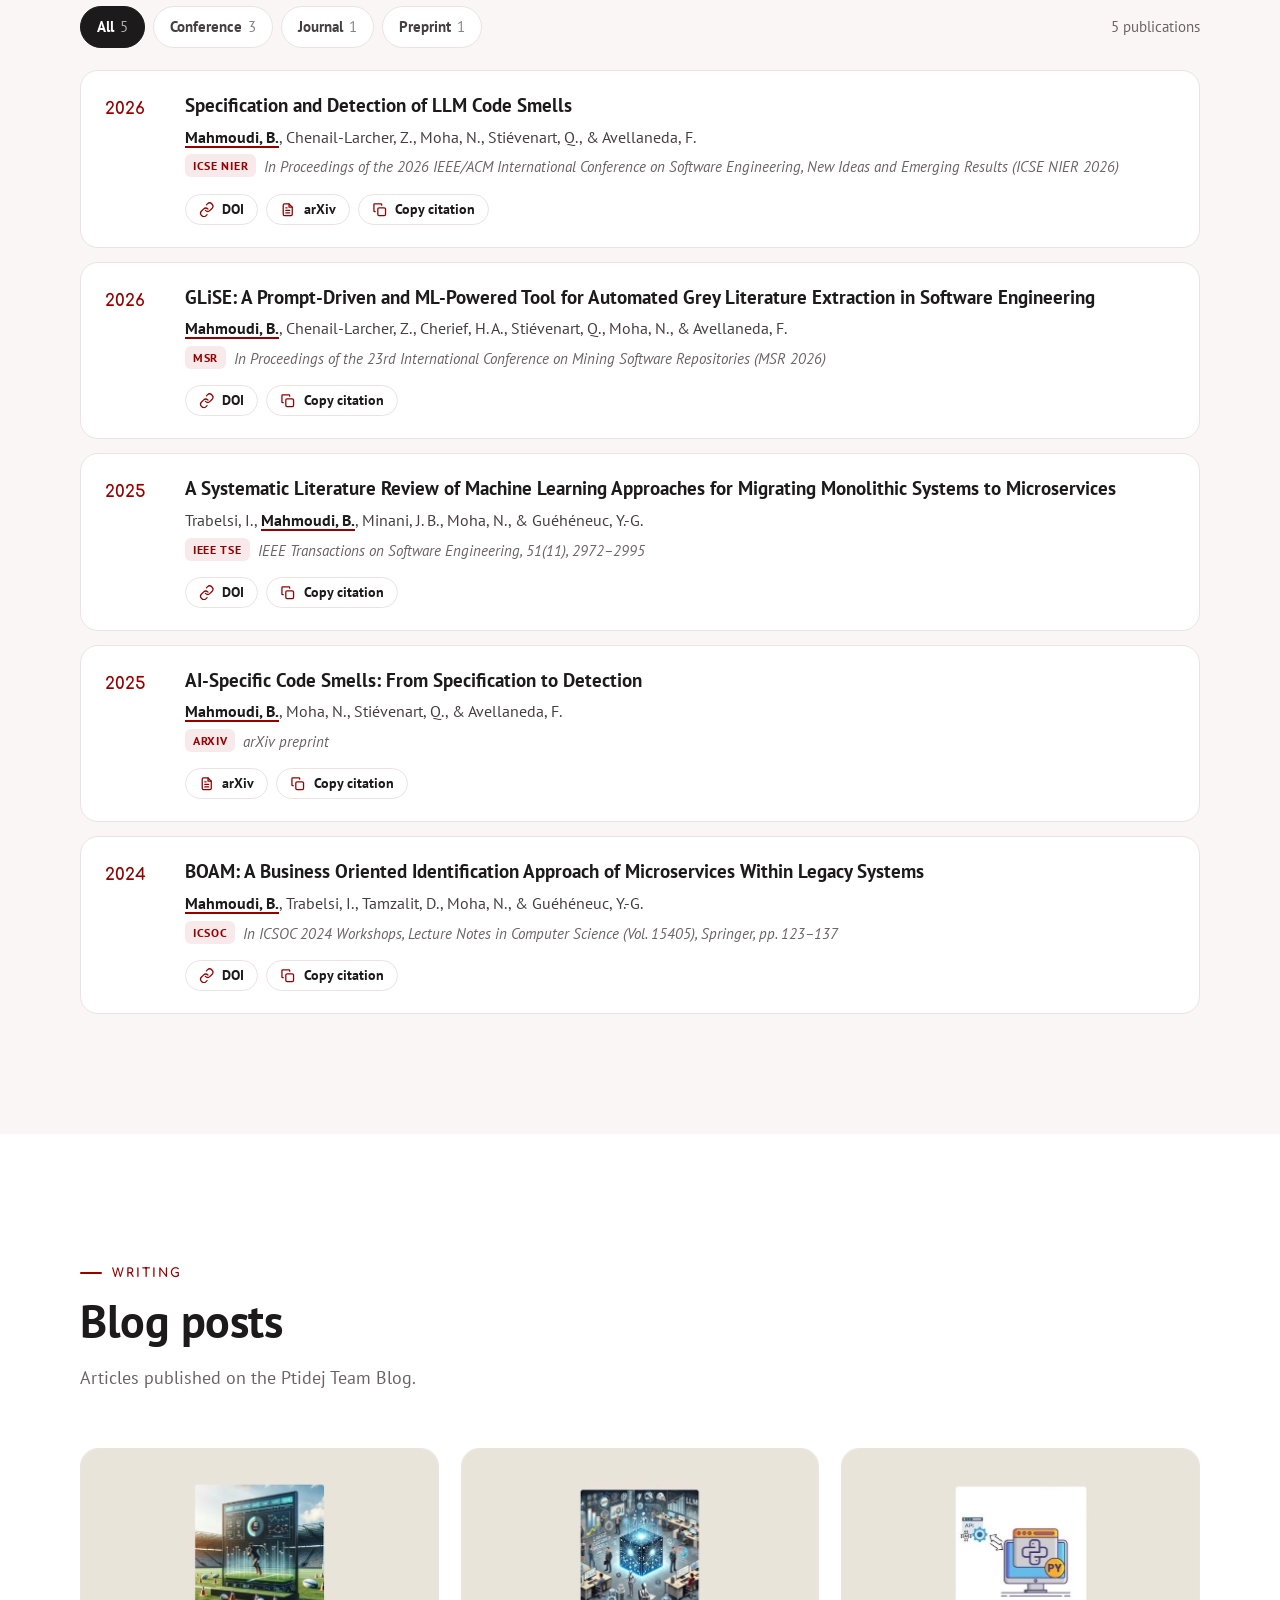
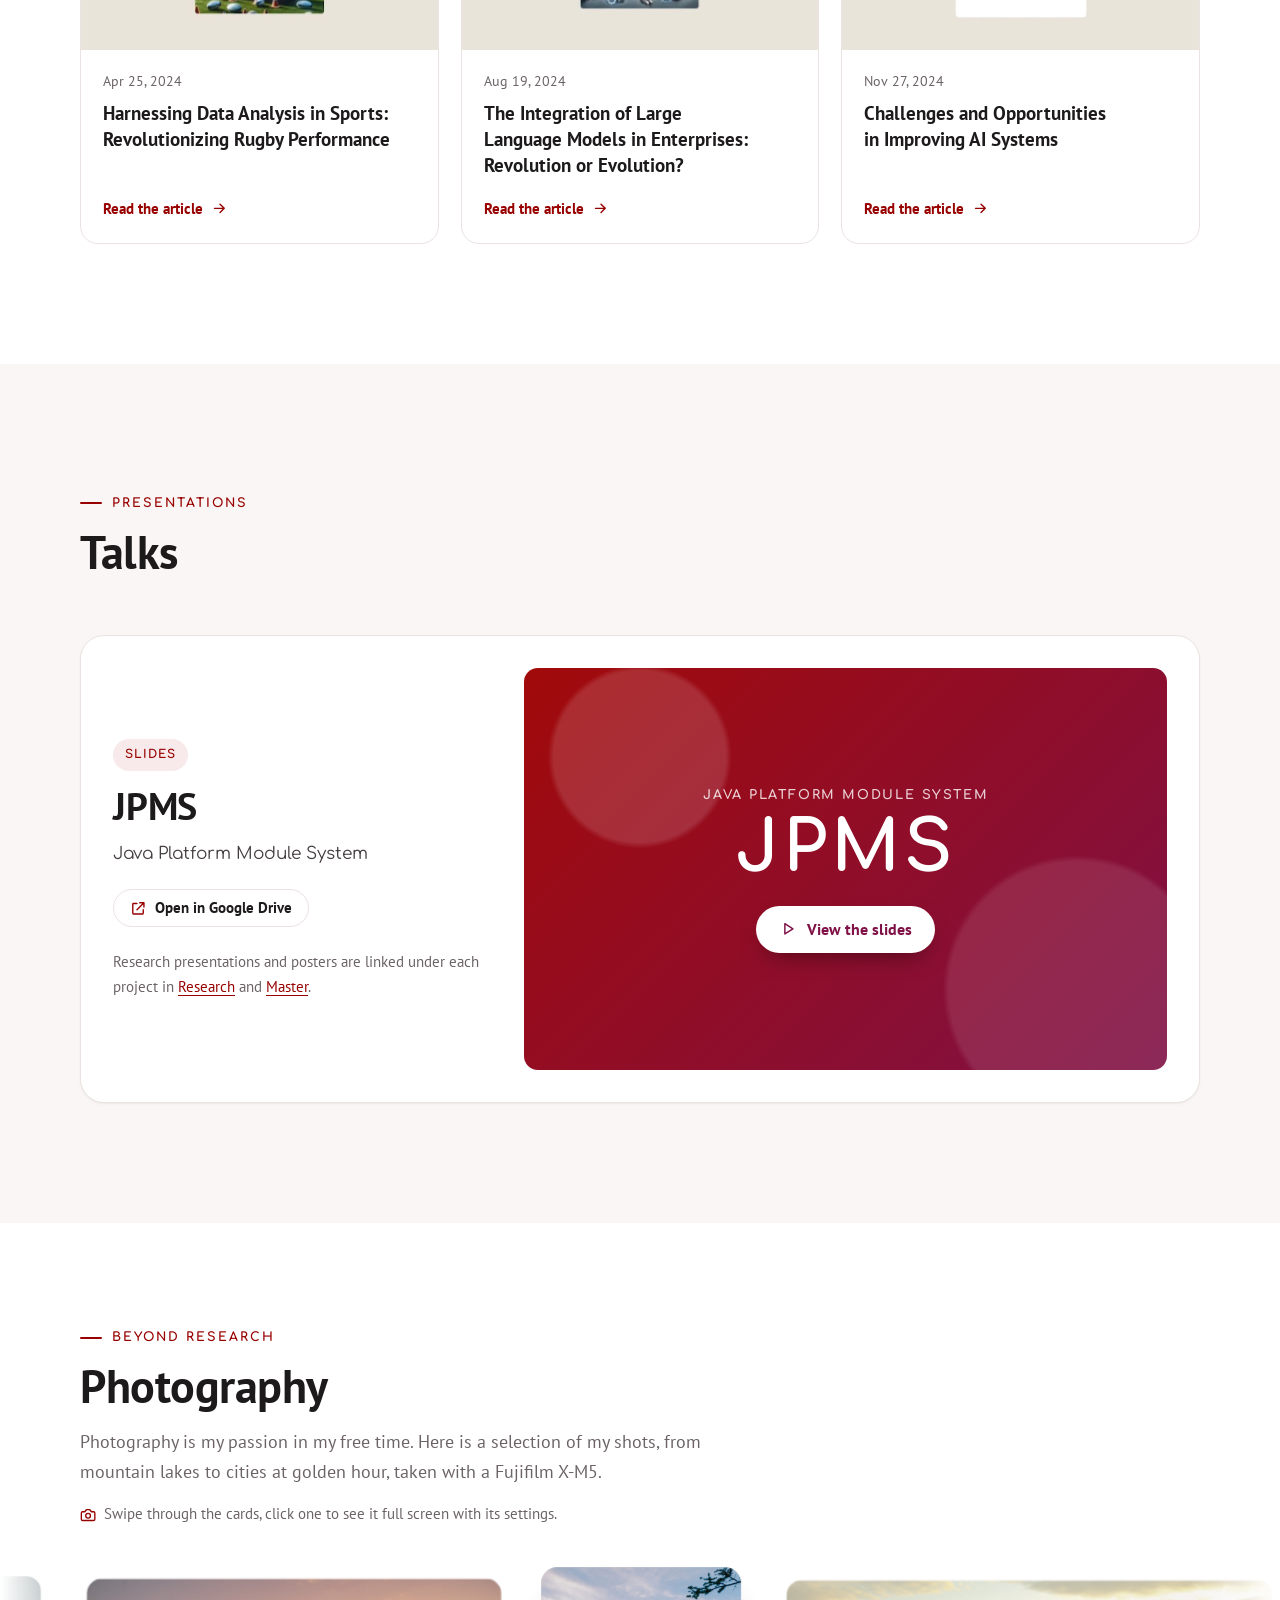
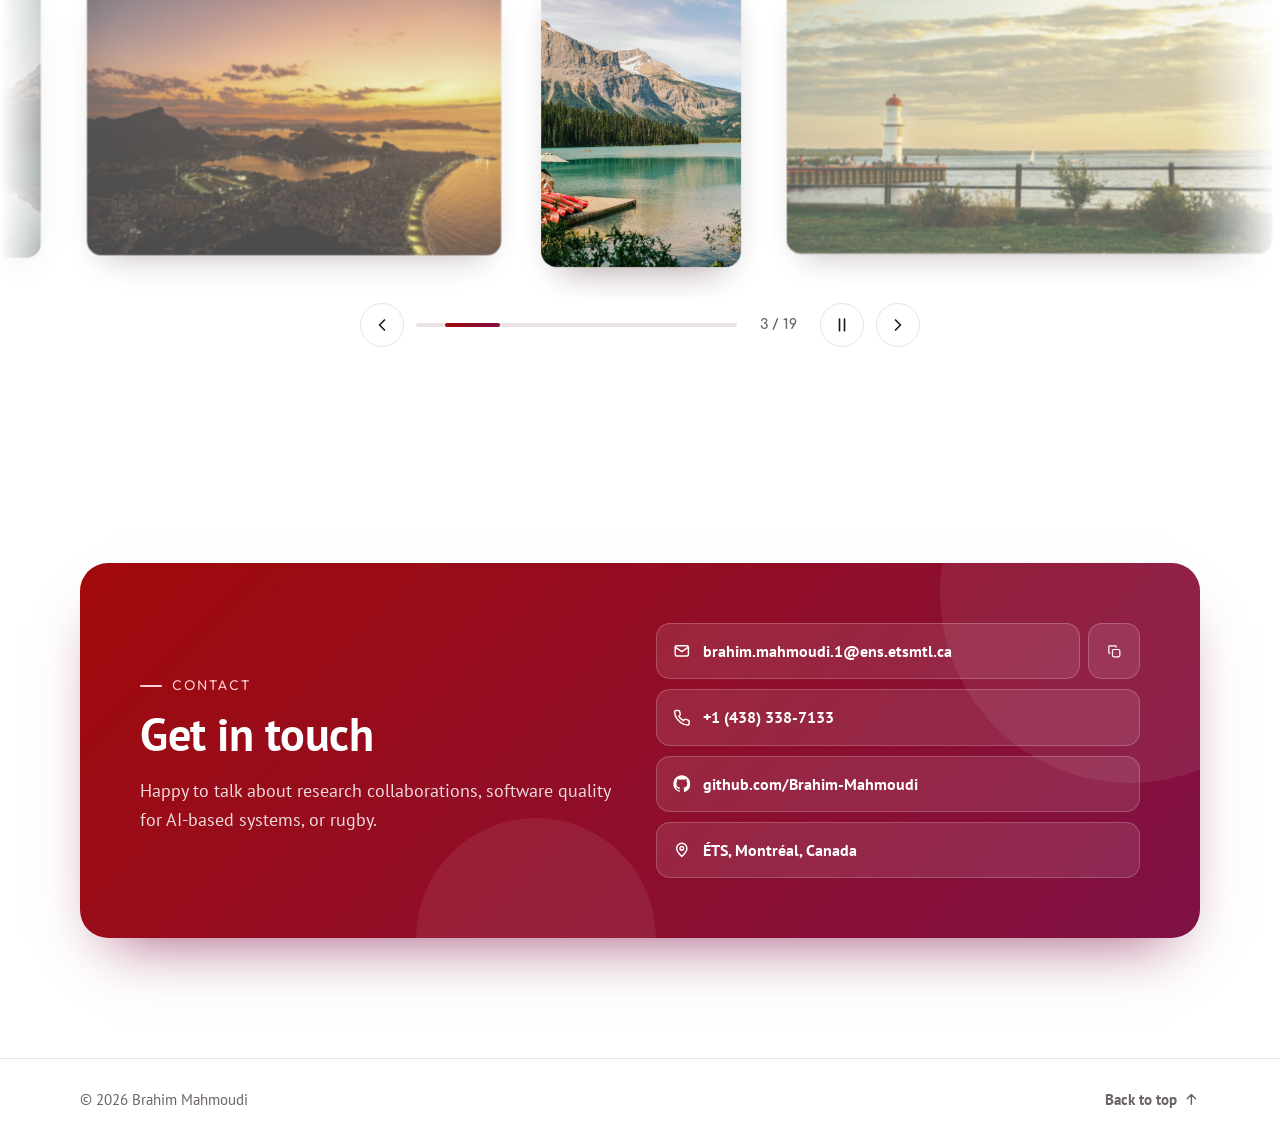
==== commit 60b57dac: "Turn photo gallery into a card carousel and drop dark mode The photography section is now a compact " ====
--- a/index.html
+++ b/index.html
@@ -26,17 +26,11 @@
   <link rel="preconnect" href="https://fonts.googleapis.com">
   <link rel="preconnect" href="https://fonts.gstatic.com" crossorigin>
   <link rel="stylesheet" href="https://fonts.googleapis.com/css2?family=Comfortaa:wght@500;700&family=PT+Sans:ital,wght@0,400;0,700;1,400&display=swap">
-  <link rel="stylesheet" href="assets/css/style.css">
-
-  <!-- Apply saved theme before first paint (avoids a flash of the wrong theme) -->
-  <script>
-    document.documentElement.classList.add("js");
-    try {
-      var savedTheme = localStorage.getItem("bm-theme");
-      if (savedTheme === "light" || savedTheme === "dark") document.documentElement.dataset.theme = savedTheme;
-    } catch (e) {}
-  </script>
-  <script src="assets/js/main.js" defer></script>
+  <link rel="stylesheet" href="assets/css/style.css?v=2">
+
+  <!-- Tells the CSS that JavaScript is running (used by the scroll animations) -->
+  <script>document.documentElement.classList.add("js");</script>
+  <script src="assets/js/main.js?v=2" defer></script>
 
   <script type="application/ld+json">
   {
@@ -78,8 +72,6 @@
     <symbol id="i-pin" viewBox="0 0 24 24"><path d="M12 21s-7-6.2-7-11a7 7 0 0 1 14 0c0 4.8-7 11-7 11z"/><circle cx="12" cy="10" r="2.5"/></symbol>
     <symbol id="i-cap" viewBox="0 0 24 24"><path d="M22 10 12 5 2 10l10 5 10-5z"/><path d="M6 12v5c0 1.1 2.7 3 6 3s6-1.9 6-3v-5"/></symbol>
     <symbol id="i-trophy" viewBox="0 0 24 24"><path d="M8 21h8M12 17v4M7 4h10v5a5 5 0 0 1-10 0z"/><path d="M17 5h3v2a3 3 0 0 1-3 3M7 5H4v2a3 3 0 0 0 3 3"/></symbol>
-    <symbol id="i-sun" viewBox="0 0 24 24"><circle cx="12" cy="12" r="4"/><path d="M12 2v2M12 20v2M4.93 4.93l1.41 1.41M17.66 17.66l1.41 1.41M2 12h2M20 12h2M4.93 19.07l1.41-1.41M17.66 6.34l1.41-1.41"/></symbol>
-    <symbol id="i-moon" viewBox="0 0 24 24"><path d="M21 12.8A9 9 0 1 1 11.2 3a7 7 0 0 0 9.8 9.8z"/></symbol>
     <symbol id="i-menu" viewBox="0 0 24 24"><path d="M4 7h16M4 12h16M4 17h16"/></symbol>
     <symbol id="i-close" viewBox="0 0 24 24"><path d="M6 6l12 12M18 6 6 18"/></symbol>
     <symbol id="i-copy" viewBox="0 0 24 24"><rect x="9" y="9" width="12" height="12" rx="2"/><path d="M5 15H4a1 1 0 0 1-1-1V4a1 1 0 0 1 1-1h10a1 1 0 0 1 1 1v1"/></symbol>
@@ -87,6 +79,7 @@
     <symbol id="i-arrow-up" viewBox="0 0 24 24"><path d="M12 19V5M6 11l6-6 6 6"/></symbol>
     <symbol id="i-expand" viewBox="0 0 24 24"><path d="M15 3h6v6M9 21H3v-6M21 3l-7 7M3 21l7-7"/></symbol>
     <symbol id="i-play" viewBox="0 0 24 24"><path d="M8 5v14l11-7z"/></symbol>
+    <symbol id="i-pause" viewBox="0 0 24 24"><path d="M9 5v14M15 5v14"/></symbol>
     <symbol id="i-chevron-left" viewBox="0 0 24 24"><path d="m15 18-6-6 6-6"/></symbol>
     <symbol id="i-chevron-right" viewBox="0 0 24 24"><path d="m9 18 6-6-6-6"/></symbol>
     <symbol id="i-camera" viewBox="0 0 24 24"><path d="M14.5 4h-5L7 7H4a2 2 0 0 0-2 2v9a2 2 0 0 0 2 2h16a2 2 0 0 0 2-2V9a2 2 0 0 0-2-2h-3z"/><circle cx="12" cy="13" r="3.5"/></symbol>
@@ -114,10 +107,6 @@
       </nav>
 
       <div class="header-actions">
-        <button class="icon-btn theme-toggle" type="button" aria-label="Switch to dark mode" data-theme-toggle>
-          <svg class="icon icon-moon" aria-hidden="true"><use href="#i-moon"/></svg>
-          <svg class="icon icon-sun" aria-hidden="true"><use href="#i-sun"/></svg>
-        </button>
         <button class="icon-btn nav-toggle" type="button" aria-label="Open menu" aria-expanded="false" aria-controls="site-nav" data-nav-toggle>
           <svg class="icon icon-menu" aria-hidden="true"><use href="#i-menu"/></svg>
           <svg class="icon icon-close" aria-hidden="true"><use href="#i-close"/></svg>
@@ -135,7 +124,7 @@
 
       <div class="container">
         <div class="hero-content">
-          <img class="hero-avatar" src="assets/img/avatar.jpg" alt="Portrait of Brahim Mahmoudi" width="320" height="320">
+          <img class="hero-avatar" src="assets/img/avatar.jpg?v=2" alt="Portrait of Brahim Mahmoudi" width="320" height="320">
           <p class="eyebrow">PhD Student in Software Engineering</p>
           <h1 class="hero-title"><span>Brahim</span> <span class="last">MAHMOUDI</span></h1>
           <p class="hero-lead">Passionate about artificial intelligence and software quality, I work on making <em>AI-based systems</em> more reliable, maintainable and robust.</p>
@@ -475,22 +464,25 @@
     </section>
 
     <!-- ============ PHOTOGRAPHY ============ -->
-    <section class="section section-dark" id="photography" aria-labelledby="photography-title">
+    <section class="section section-photos" id="photography" aria-labelledby="photography-title">
       <div class="container">
         <header class="section-head" data-reveal>
           <p class="section-kicker">Beyond research</p>
           <h2 class="section-title" id="photography-title">Photography</h2>
           <p class="section-sub">Photography is my passion in my free time. Here is a selection of my shots, from mountain lakes to cities at golden hour, taken with a Fujifilm X-M5.</p>
-          <p class="gallery-hint"><svg class="icon" aria-hidden="true"><use href="#i-camera"/></svg>Click a photo to see it full screen, with its settings.</p>
+          <p class="gallery-hint"><svg class="icon" aria-hidden="true"><use href="#i-camera"/></svg>Swipe through the cards, click one to see it full screen with its settings.</p>
         </header>
 
         <!--
           To add a photo: put the original in the Photos folder (that folder is never published), then run
             tools/add-photo.sh Photos/DSCF1234.jpg "Short description of the photo"
           and paste the printed <a class="photo"> block where you want it in the gallery below.
-          The first 12 photos are shown, the others appear with the "Show all" button.
+          The cards scroll in the order of the blocks below.
         -->
-        <div class="gallery" data-gallery>
+      </div>
+
+      <div class="carousel">
+        <div class="carousel-track" data-gallery tabindex="0" role="region" aria-label="Photo carousel, scroll horizontally">
           <a class="photo" href="assets/img/photos/full/dscf6942.jpg" style="--ar: 0.667">
             <img src="assets/img/photos/thumb/dscf6942.jpg" alt="Mountain lake reflecting the peaks and clouds at dusk" width="667" height="1000" loading="lazy" decoding="async">
             <span class="photo-meta"><span class="lens">XF 18-55mm</span><span>18 mm</span><span>f/3.6</span><span>1/400 s</span><span>ISO 800</span><span class="date">June 2025</span></span>
@@ -566,9 +558,18 @@
             <span class="photo-meta"><span class="lens">XF 18-55mm</span><span>23 mm</span><span>f/5.6</span><span>1/80 s</span><span>ISO 250</span><span class="date">August 2026</span></span>
           </a>
         </div>
-
-        <div class="gallery-more">
-          <button class="chip-link" type="button" data-gallery-more aria-expanded="false" hidden><span data-gallery-more-label>Show all photos</span></button>
+      </div>
+
+      <div class="container">
+        <div class="carousel-controls" data-carousel-controls>
+          <button class="carousel-btn" type="button" data-carousel-prev aria-label="Previous photo"><svg class="icon" aria-hidden="true"><use href="#i-chevron-left"/></svg></button>
+          <div class="carousel-progress" aria-hidden="true"><span data-carousel-bar></span></div>
+          <p class="carousel-count" data-carousel-count>1 / 19</p>
+          <button class="carousel-btn carousel-toggle" type="button" data-carousel-toggle aria-label="Pause the slideshow">
+            <svg class="icon icon-pause" aria-hidden="true"><use href="#i-pause"/></svg>
+            <svg class="icon icon-play" aria-hidden="true"><use href="#i-play"/></svg>
+          </button>
+          <button class="carousel-btn" type="button" data-carousel-next aria-label="Next photo"><svg class="icon" aria-hidden="true"><use href="#i-chevron-right"/></svg></button>
         </div>
       </div>
     </section>
--- a/assets/css/style.css
+++ b/assets/css/style.css
@@ -31,42 +31,6 @@
   --font-round: "Comfortaa", "PT Sans", system-ui, sans-serif;
   --container: 1120px;
   --header-h: 68px;
-}
-
-@media (prefers-color-scheme: dark) {
-  :root:not([data-theme="light"]) {
-    color-scheme: dark;
-    --accent: #ff8f9c;
-    --accent-soft: rgb(255 120 140 / 0.12);
-    --bg: #121013;
-    --bg-alt: #18151a;
-    --surface: #1e1b20;
-    --surface-2: #27232a;
-    --ink: #f4eff0;
-    --ink-2: #d9d1d3;
-    --muted: #aaa0a4;
-    --line: #2f2a31;
-    --focus: #ff8f9c;
-    --shadow-sm: 0 1px 2px rgb(0 0 0 / 0.4);
-    --shadow: 0 1px 2px rgb(0 0 0 / 0.4), 0 14px 36px -14px rgb(0 0 0 / 0.7);
-  }
-}
-
-:root[data-theme="dark"] {
-  color-scheme: dark;
-  --accent: #ff8f9c;
-  --accent-soft: rgb(255 120 140 / 0.12);
-  --bg: #121013;
-  --bg-alt: #18151a;
-  --surface: #1e1b20;
-  --surface-2: #27232a;
-  --ink: #f4eff0;
-  --ink-2: #d9d1d3;
-  --muted: #aaa0a4;
-  --line: #2f2a31;
-  --focus: #ff8f9c;
-  --shadow-sm: 0 1px 2px rgb(0 0 0 / 0.4);
-  --shadow: 0 1px 2px rgb(0 0 0 / 0.4), 0 14px 36px -14px rgb(0 0 0 / 0.7);
 }
 
 /* ---------- Base ---------- */
@@ -348,15 +312,6 @@
 }
 .site-header.is-solid .icon-btn:hover,
 .site-header.nav-open .icon-btn:hover { background: var(--surface-2); }
-
-/* Theme icon: moon in light mode, sun in dark mode */
-.theme-toggle .icon-sun { display: none; }
-:root[data-theme="dark"] .theme-toggle .icon-sun { display: block; }
-:root[data-theme="dark"] .theme-toggle .icon-moon { display: none; }
-@media (prefers-color-scheme: dark) {
-  :root:not([data-theme="light"]) .theme-toggle .icon-sun { display: block; }
-  :root:not([data-theme="light"]) .theme-toggle .icon-moon { display: none; }
-}
 
 .nav-toggle { display: none; }
 .nav-toggle .icon-close { display: none; }
@@ -1099,24 +1054,9 @@
 .copy-btn:hover { background: rgb(255 255 255 / 0.2); }
 .contact-card :focus-visible { outline-color: #fff; }
 
-/* ---------- Photography (dark gallery section) ---------- */
-.section-dark {
-  color-scheme: dark;
-  --accent: #ff8f9c;
-  --accent-soft: rgb(255 120 140 / 0.14);
-  --surface: #1e1b20;
-  --surface-2: #29252c;
-  --ink: #f4eff0;
-  --ink-2: #d9d1d3;
-  --muted: #aaa0a4;
-  --line: #352f37;
-  --focus: #ff8f9c;
-  color: var(--ink);
-  background:
-    radial-gradient(1100px 480px at 88% -8%, rgb(127 17 70 / 0.38), transparent 62%),
-    radial-gradient(900px 420px at -10% 108%, rgb(152 0 0 / 0.22), transparent 60%),
-    #121013;
-}
+/* ---------- Photography ---------- */
+.section-photos { padding-block: clamp(64px, 8vw, 96px); }
+.section-photos .section-head { margin-bottom: 8px; }
 
 .gallery-hint {
   display: inline-flex;
@@ -1129,42 +1069,71 @@
 .gallery-hint .icon { color: var(--accent); }
 
 /* Justified rows: every photo keeps its own ratio, all photos of a row share the same height */
-/* --row = base row height, tuned so rows stay even (measured at 343 to 1120 px wide) */
-.gallery {
-  --row: 120px;
-  display: flex;
-  flex-wrap: wrap;
-  gap: 8px;
+/* Card carousel: one row of cards, full width, scrolled by swipe, drag, arrows or autoplay */
+.carousel {
+  margin-inline: calc(50% - 50vw); /* full bleed, edge to edge */
+}
+
+.carousel-track {
+  --card-h: 200px;
+  position: relative;
+  display: flex;
+  align-items: center;
+  gap: 14px;
+  overflow-x: auto;
+  overscroll-behavior-x: contain;
+  scroll-snap-type: x mandatory;
+  scroll-behavior: smooth;
+  padding: 28px calc(50vw - 110px) 30px;
+  scrollbar-width: none;
+  -webkit-mask-image: linear-gradient(90deg, transparent, #000 7%, #000 93%, transparent);
+  mask-image: linear-gradient(90deg, transparent, #000 7%, #000 93%, transparent);
+  cursor: grab;
+}
+.carousel-track::-webkit-scrollbar { display: none; }
+.carousel-track:focus-visible { outline-offset: -4px; }
+.carousel-track.is-dragging {
+  scroll-snap-type: none;
+  scroll-behavior: auto;
+  cursor: grabbing;
 }
 @media (min-width: 600px) {
-  .gallery { --row: 130px; gap: 10px; }
+  .carousel-track { --card-h: 250px; gap: 18px; }
 }
 @media (min-width: 1000px) {
-  .gallery { --row: 200px; gap: 12px; }
-}
-.gallery::after { content: ""; flex-grow: 999999; }
+  .carousel-track { --card-h: 300px; gap: 22px; }
+}
 
 .photo {
+  --focus: 1;
   position: relative;
   isolation: isolate;
-  flex-grow: calc(var(--ar) * 100);
-  flex-basis: calc(var(--ar) * var(--row));
+  flex: none;
+  width: min(calc(var(--card-h) * var(--ar)), 78vw);
+  aspect-ratio: var(--ar);
   overflow: hidden;
-  border-radius: 12px;
+  scroll-snap-align: center;
+  border-radius: 16px;
   background: var(--surface-2);
+  box-shadow: 0 18px 36px -18px rgb(60 20 30 / 0.45);
   cursor: zoom-in;
-}
+  transform: translateY(var(--lift, 0)) scale(calc(0.84 + 0.16 * var(--focus)));
+  opacity: calc(0.4 + 0.6 * var(--focus));
+  filter: saturate(calc(0.5 + 0.5 * var(--focus)));
+  transition: transform 0.25s ease-out, opacity 0.25s ease-out, filter 0.25s ease-out;
+}
+.carousel-track.is-dragging .photo { cursor: grabbing; }
+.photo:hover { --lift: -6px; }
 .photo img {
   width: 100%;
-  height: auto;
-  aspect-ratio: var(--ar);
+  height: 100%;
   object-fit: cover;
-  transition: transform 0.7s cubic-bezier(0.2, 0.7, 0.2, 1), filter 0.4s, opacity 0.6s;
+  -webkit-user-drag: none;
+  user-select: none;
+  transition: transform 0.7s cubic-bezier(0.2, 0.7, 0.2, 1), opacity 0.6s;
 }
 .js .photo img:not(.is-loaded) { opacity: 0; }
-.photo:hover img { transform: scale(1.05); }
-.gallery:has(.photo:hover) .photo:not(:hover) img { filter: brightness(0.55) saturate(0.85); }
-.js .gallery:not(.is-expanded) .photo.is-extra { display: none; }
+.photo:hover img { transform: scale(1.06); }
 
 .photo-meta {
   position: absolute;
@@ -1199,10 +1168,63 @@
   .photo-meta { display: none; }
 }
 
-.gallery-more {
-  display: flex;
-  justify-content: center;
-  margin-top: 30px;
+.carousel-controls {
+  display: none;
+  align-items: center;
+  gap: 12px;
+  max-width: 560px;
+  margin: 6px auto 0;
+}
+.js .carousel-controls { display: flex; }
+
+.carousel-btn {
+  flex: none;
+  width: 44px;
+  height: 44px;
+  display: grid;
+  place-items: center;
+  padding: 0;
+  border: 1px solid var(--line);
+  border-radius: 999px;
+  background: var(--surface);
+  color: var(--ink);
+  cursor: pointer;
+  transition: border-color 0.2s, color 0.2s, transform 0.2s;
+}
+.carousel-btn .icon { width: 20px; height: 20px; }
+.carousel-btn:hover { border-color: var(--accent); color: var(--accent); transform: translateY(-1px); }
+.carousel-toggle .icon-play { display: none; }
+.carousel-toggle.is-paused .icon-play { display: block; }
+.carousel-toggle.is-paused .icon-pause { display: none; }
+
+.carousel-progress {
+  position: relative;
+  flex: 1;
+  height: 4px;
+  overflow: hidden;
+  border-radius: 4px;
+  background: var(--line);
+}
+.carousel-progress span {
+  position: absolute;
+  top: 0;
+  bottom: 0;
+  left: 0;
+  width: 20%;
+  border-radius: 4px;
+  background: var(--brand-grad);
+  transition: left 0.15s linear;
+}
+
+.carousel-count {
+  flex: none;
+  min-width: 4.2em;
+  margin: 0;
+  color: var(--muted);
+  font-family: var(--font-round);
+  font-size: 0.88rem;
+  font-weight: 700;
+  text-align: center;
 }
 
 /* Full screen viewer */
@@ -1405,7 +1427,7 @@
 
 /* ---------- Print ---------- */
 @media print {
-  .site-header, .scroll-cue, .hero-bg, .hero-overlay, .embed, .copy-btn, .pub-actions button, .lightbox, .viewer, .gallery-more, .toast { display: none !important; }
+  .site-header, .scroll-cue, .hero-bg, .hero-overlay, .embed, .copy-btn, .pub-actions button, .lightbox, .viewer, .carousel-controls, .toast { display: none !important; }
   .hero { min-height: 0; padding: 0 0 24px; color: #000; background: none; }
   .hero-lead, .hero-meta, .eyebrow { color: #333; }
   .btn { display: none; }
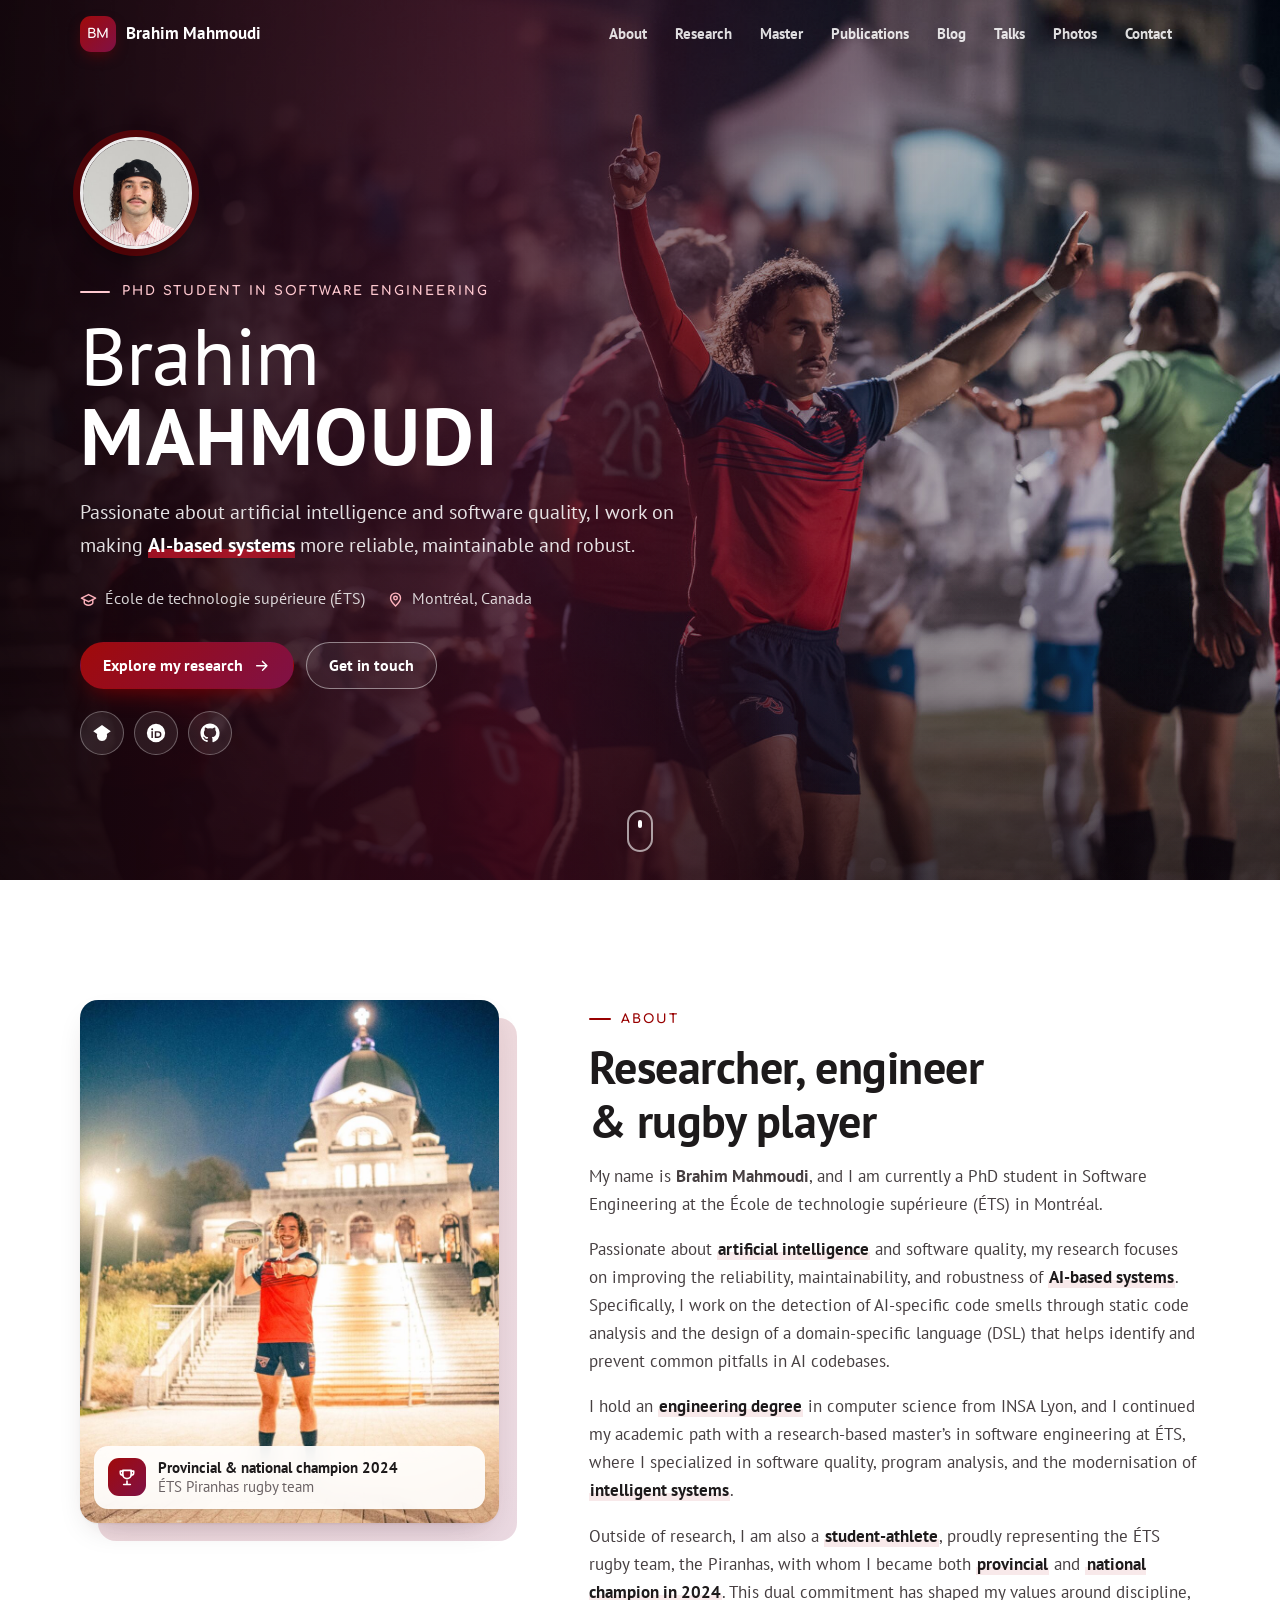
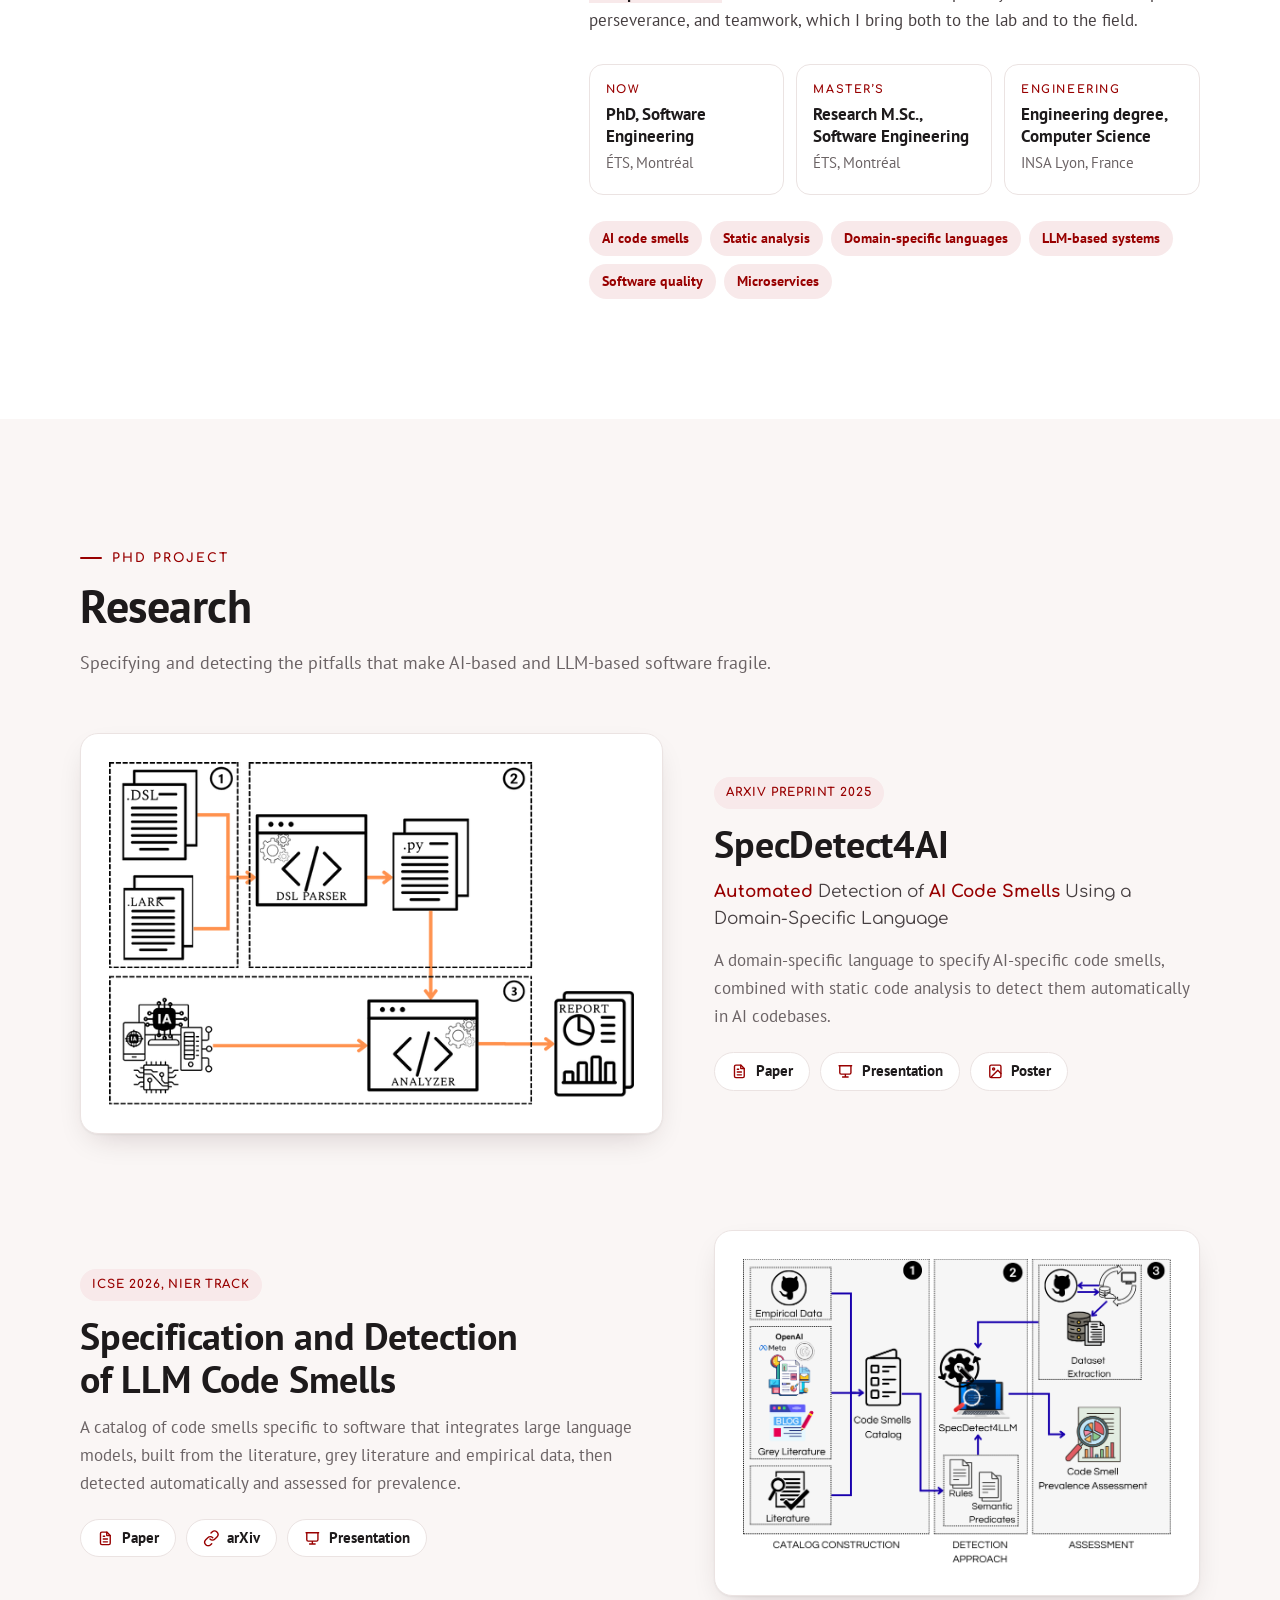
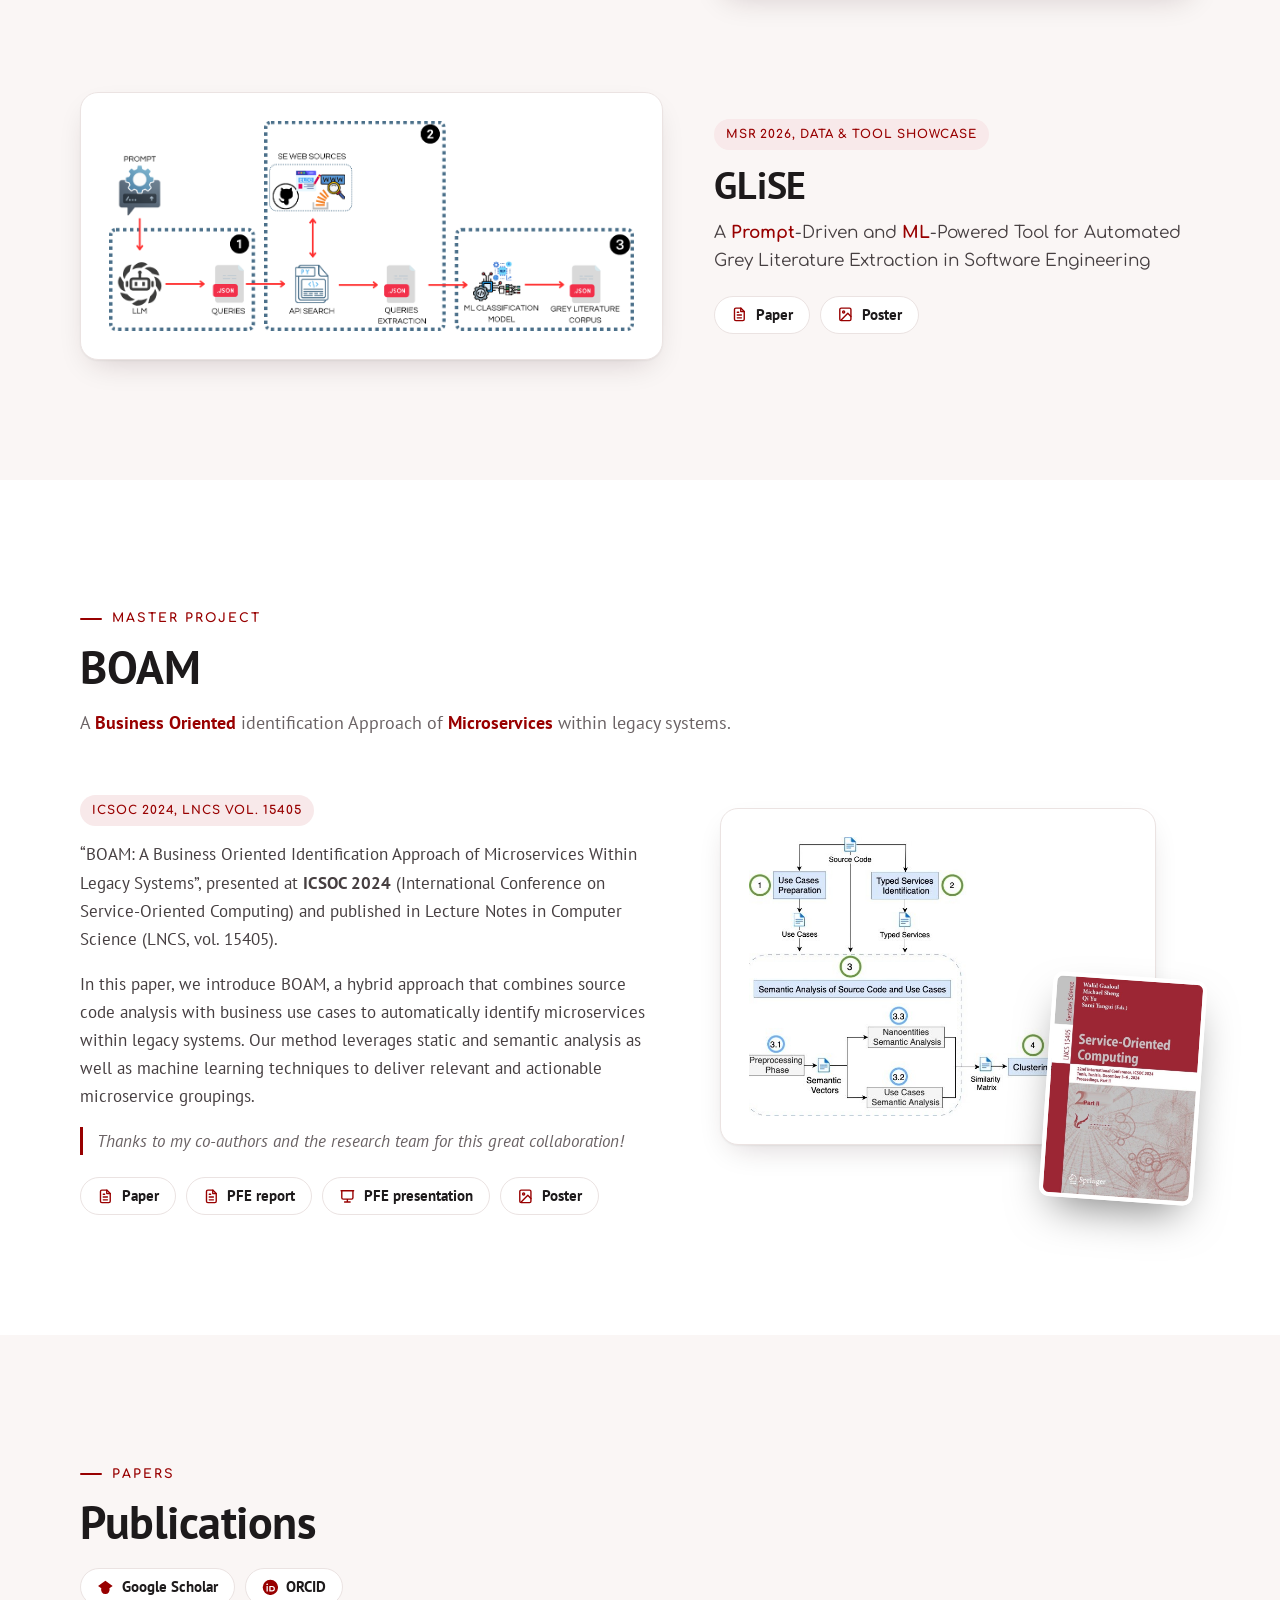
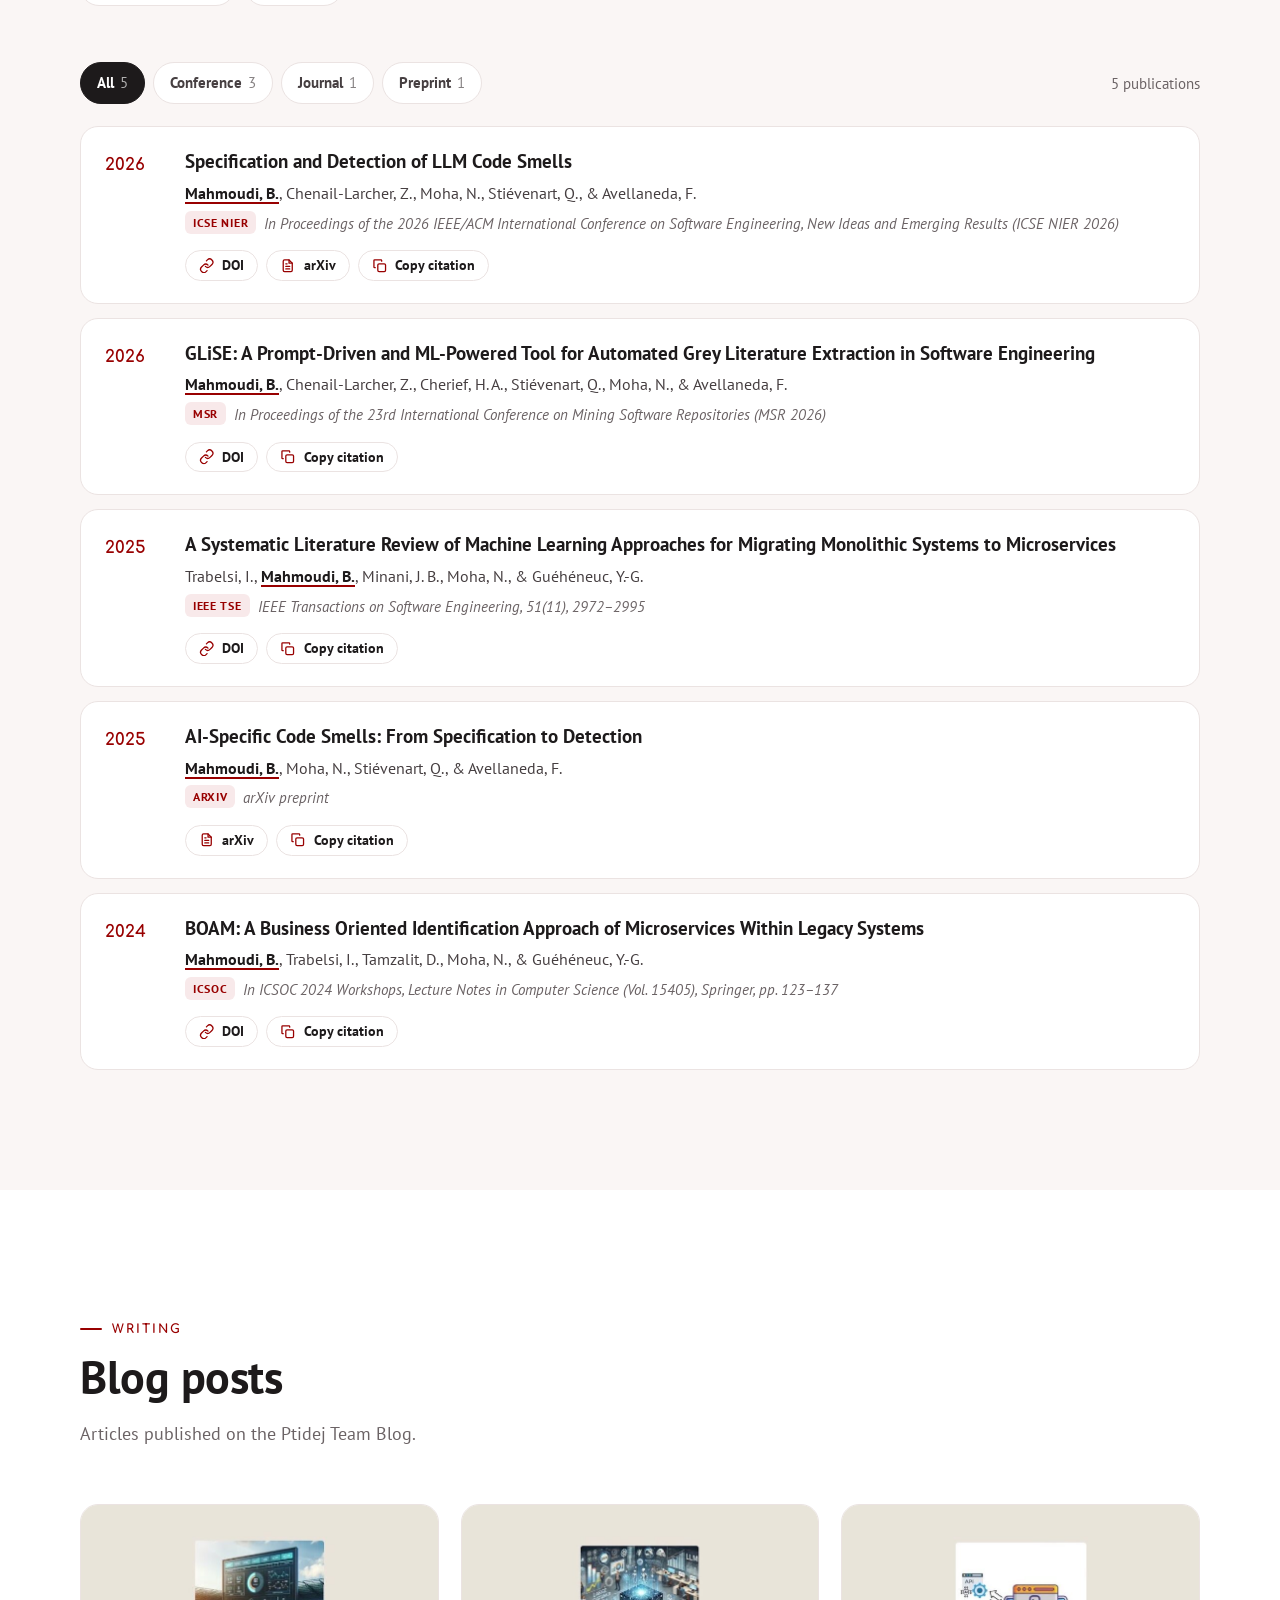
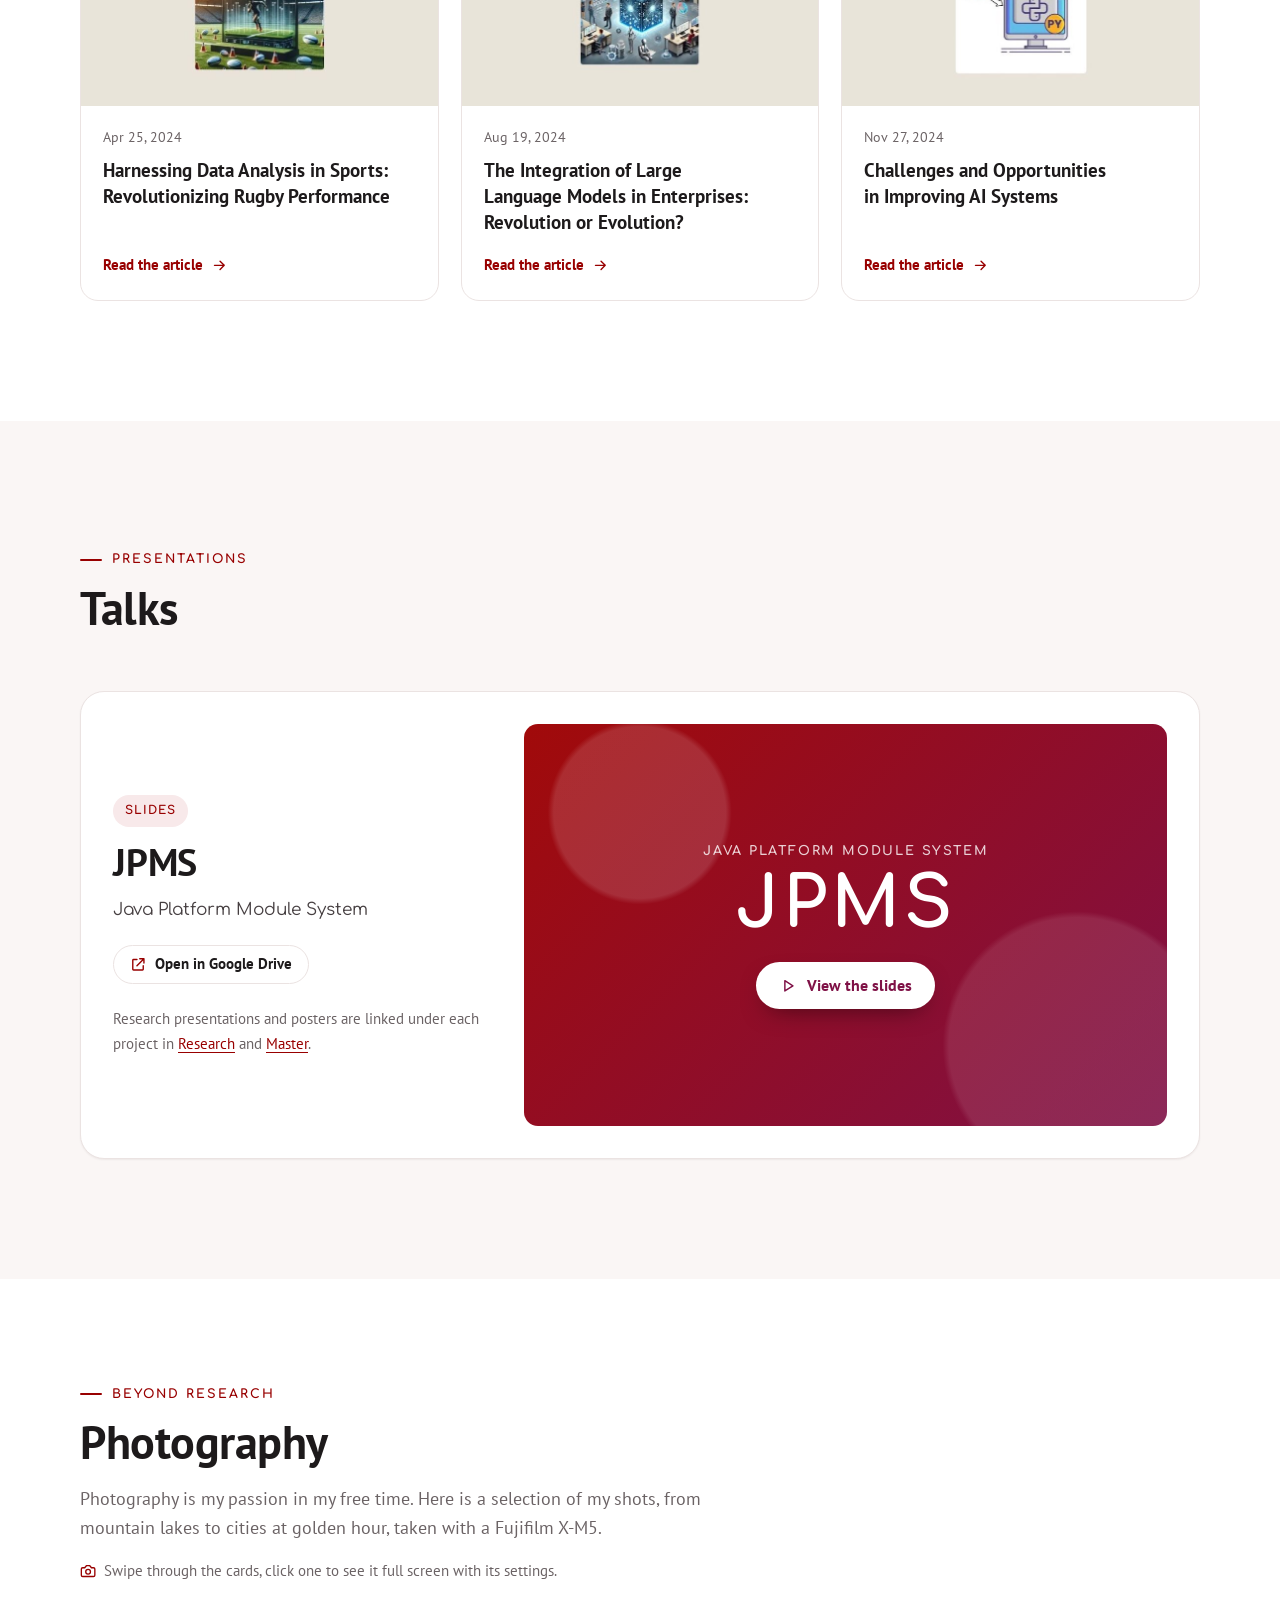
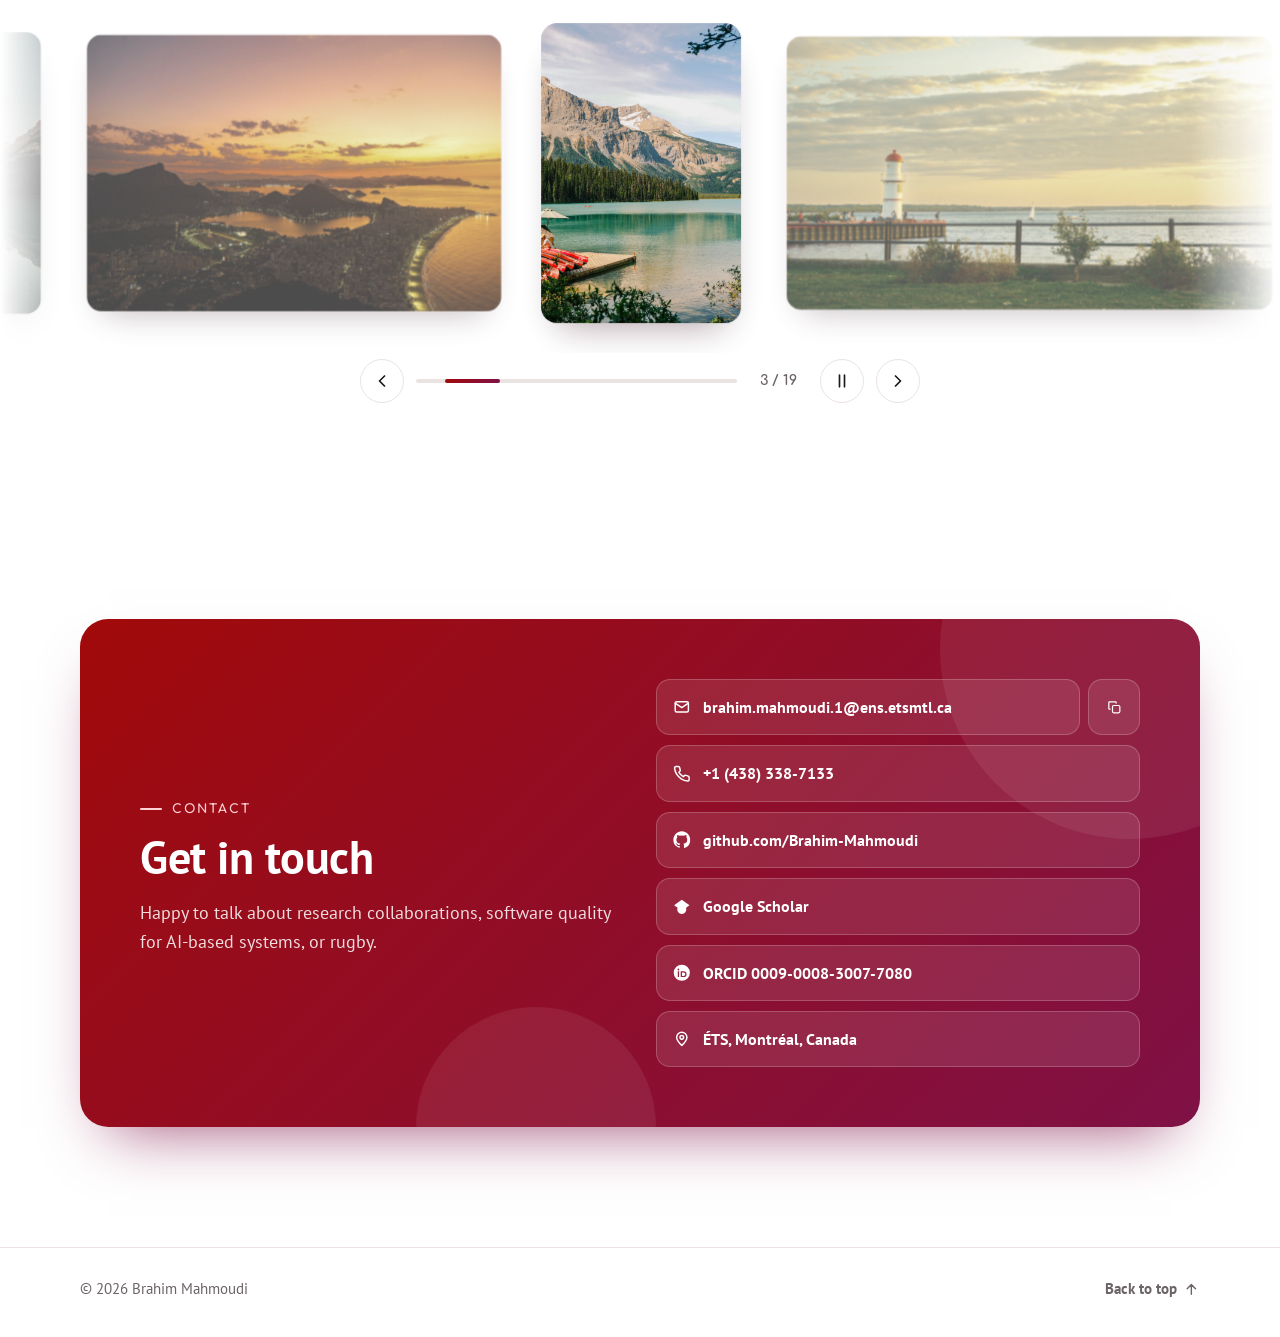
==== commit 801a5136: "Add Google Scholar and ORCID profile links Adds Google Scholar, ORCID and GitHub icon buttons under " ====
--- a/index.html
+++ b/index.html
@@ -26,7 +26,7 @@
   <link rel="preconnect" href="https://fonts.googleapis.com">
   <link rel="preconnect" href="https://fonts.gstatic.com" crossorigin>
   <link rel="stylesheet" href="https://fonts.googleapis.com/css2?family=Comfortaa:wght@500;700&family=PT+Sans:ital,wght@0,400;0,700;1,400&display=swap">
-  <link rel="stylesheet" href="assets/css/style.css?v=2">
+  <link rel="stylesheet" href="assets/css/style.css?v=3">
 
   <!-- Tells the CSS that JavaScript is running (used by the scroll animations) -->
   <script>document.documentElement.classList.add("js");</script>
@@ -51,7 +51,11 @@
       { "@type": "CollegeOrUniversity", "name": "École de technologie supérieure (ÉTS)" }
     ],
     "knowsAbout": ["Software engineering", "AI code smells", "Static code analysis", "Domain-specific languages", "Large language models", "Microservices"],
-    "sameAs": ["https://github.com/Brahim-Mahmoudi"]
+    "sameAs": [
+      "https://orcid.org/0009-0008-3007-7080",
+      "https://scholar.google.com/citations?user=R1dfwmMAAAAJ",
+      "https://github.com/Brahim-Mahmoudi"
+    ]
   }
   </script>
 </head>
@@ -69,6 +73,8 @@
     <symbol id="i-mail" viewBox="0 0 24 24"><rect x="3" y="5" width="18" height="14" rx="2"/><path d="m3 7 9 6 9-6"/></symbol>
     <symbol id="i-phone" viewBox="0 0 24 24"><path d="M22 16.92v3a2 2 0 0 1-2.18 2 19.8 19.8 0 0 1-8.63-3.07 19.5 19.5 0 0 1-6-6A19.8 19.8 0 0 1 2.12 4.18 2 2 0 0 1 4.11 2h3a2 2 0 0 1 2 1.72c.13.96.36 1.9.7 2.81a2 2 0 0 1-.45 2.11L8.09 9.91a16 16 0 0 0 6 6l1.27-1.27a2 2 0 0 1 2.11-.45c.91.34 1.85.57 2.81.7A2 2 0 0 1 22 16.92z"/></symbol>
     <symbol id="i-github" viewBox="0 0 24 24"><path fill="currentColor" stroke="none" d="M12 .5C5.65.5.5 5.65.5 12a11.5 11.5 0 0 0 7.86 10.92c.58.1.79-.25.79-.56v-2c-3.2.7-3.87-1.37-3.87-1.37-.52-1.33-1.28-1.69-1.28-1.69-1.05-.71.08-.7.08-.7 1.16.08 1.77 1.19 1.77 1.19 1.03 1.76 2.7 1.25 3.36.96.1-.75.4-1.25.73-1.54-2.55-.29-5.24-1.28-5.24-5.68 0-1.26.45-2.28 1.19-3.09-.12-.29-.52-1.46.11-3.05 0 0 .97-.31 3.17 1.18a11 11 0 0 1 5.78 0c2.2-1.49 3.17-1.18 3.17-1.18.63 1.59.23 2.76.11 3.05.74.81 1.19 1.83 1.19 3.09 0 4.41-2.69 5.39-5.25 5.67.41.36.78 1.06.78 2.14v3.17c0 .31.21.67.8.56A11.5 11.5 0 0 0 23.5 12C23.5 5.65 18.35.5 12 .5z"/></symbol>
+    <symbol id="i-scholar" viewBox="0 0 24 24"><path fill="currentColor" stroke="none" d="M12 2.5 1.5 10l4.7 3.3a6.2 6.2 0 1 0 11.6 0L22.5 10z"/></symbol>
+    <symbol id="i-orcid" viewBox="0 0 24 24"><path fill="currentColor" stroke="none" fill-rule="evenodd" d="M12 1a11 11 0 1 0 0 22 11 11 0 0 0 0-22zM7.4 6.3a1.2 1.2 0 1 1 0 2.4 1.2 1.2 0 0 1 0-2.4zM6.5 9.9h1.8v8H6.5zm4 0h4a4 4 0 0 1 0 8h-4zm1.8 1.6v4.8h2.1a2.4 2.4 0 0 0 0-4.8z"/></symbol>
     <symbol id="i-pin" viewBox="0 0 24 24"><path d="M12 21s-7-6.2-7-11a7 7 0 0 1 14 0c0 4.8-7 11-7 11z"/><circle cx="12" cy="10" r="2.5"/></symbol>
     <symbol id="i-cap" viewBox="0 0 24 24"><path d="M22 10 12 5 2 10l10 5 10-5z"/><path d="M6 12v5c0 1.1 2.7 3 6 3s6-1.9 6-3v-5"/></symbol>
     <symbol id="i-trophy" viewBox="0 0 24 24"><path d="M8 21h8M12 17v4M7 4h10v5a5 5 0 0 1-10 0z"/><path d="M17 5h3v2a3 3 0 0 1-3 3M7 5H4v2a3 3 0 0 0 3 3"/></symbol>
@@ -136,6 +142,11 @@
             <a class="btn btn-primary" href="#research">Explore my research <svg class="icon" aria-hidden="true"><use href="#i-arrow-right"/></svg></a>
             <a class="btn btn-ghost" href="#contact">Get in touch</a>
           </div>
+          <ul class="hero-profiles" aria-label="Academic profiles">
+            <li><a class="profile-btn" href="https://scholar.google.com/citations?user=R1dfwmMAAAAJ" aria-label="Google Scholar" title="Google Scholar"><svg class="icon" aria-hidden="true"><use href="#i-scholar"/></svg></a></li>
+            <li><a class="profile-btn" href="https://orcid.org/0009-0008-3007-7080" aria-label="ORCID" title="ORCID"><svg class="icon" aria-hidden="true"><use href="#i-orcid"/></svg></a></li>
+            <li><a class="profile-btn" href="https://github.com/Brahim-Mahmoudi" aria-label="GitHub" title="GitHub"><svg class="icon" aria-hidden="true"><use href="#i-github"/></svg></a></li>
+          </ul>
         </div>
       </div>
 
@@ -299,6 +310,10 @@
         <header class="section-head" data-reveal>
           <p class="section-kicker">Papers</p>
           <h2 class="section-title" id="publications-title">Publications</h2>
+          <ul class="link-row pub-profiles">
+            <li><a class="chip-link" href="https://scholar.google.com/citations?user=R1dfwmMAAAAJ"><svg class="icon" aria-hidden="true"><use href="#i-scholar"/></svg>Google Scholar</a></li>
+            <li><a class="chip-link" href="https://orcid.org/0009-0008-3007-7080"><svg class="icon" aria-hidden="true"><use href="#i-orcid"/></svg>ORCID</a></li>
+          </ul>
         </header>
 
         <div class="pub-toolbar" data-reveal>
@@ -606,7 +621,19 @@
                 <span>github.com/Brahim-Mahmoudi</span>
               </a>
             </li>
-            <!-- Add more profiles by copying a block above, e.g. LinkedIn, Google Scholar or ORCID. -->
+            <li>
+              <a class="contact-item" href="https://scholar.google.com/citations?user=R1dfwmMAAAAJ">
+                <svg class="icon" aria-hidden="true"><use href="#i-scholar"/></svg>
+                <span>Google Scholar</span>
+              </a>
+            </li>
+            <li>
+              <a class="contact-item" href="https://orcid.org/0009-0008-3007-7080">
+                <svg class="icon" aria-hidden="true"><use href="#i-orcid"/></svg>
+                <span>ORCID 0009-0008-3007-7080</span>
+              </a>
+            </li>
+            <!-- Add more profiles by copying a block above, e.g. LinkedIn. -->
             <li>
               <span class="contact-item">
                 <svg class="icon" aria-hidden="true"><use href="#i-pin"/></svg>
--- a/assets/css/style.css
+++ b/assets/css/style.css
@@ -394,6 +394,7 @@
 .hero-content > :nth-child(4) { animation-delay: 0.24s; }
 .hero-content > :nth-child(5) { animation-delay: 0.32s; }
 .hero-content > :nth-child(6) { animation-delay: 0.4s; }
+.hero-content > :nth-child(7) { animation-delay: 0.48s; }
 
 .hero-avatar {
   width: 112px;
@@ -462,6 +463,35 @@
 .hero-meta .icon { color: #ffb3bd; }
 
 .hero-cta { display: flex; flex-wrap: wrap; gap: 12px; }
+
+.hero-profiles {
+  display: flex;
+  gap: 10px;
+  margin: 22px 0 0;
+  padding: 0;
+  list-style: none;
+}
+.profile-btn {
+  width: 44px;
+  height: 44px;
+  display: grid;
+  place-items: center;
+  border: 1px solid rgb(255 255 255 / 0.3);
+  border-radius: 999px;
+  background: rgb(255 255 255 / 0.08);
+  -webkit-backdrop-filter: blur(6px);
+  backdrop-filter: blur(6px);
+  color: #fff;
+  transition: background-color 0.2s, border-color 0.2s, transform 0.2s;
+}
+.profile-btn .icon { width: 20px; height: 20px; }
+.profile-btn:hover {
+  border-color: rgb(255 255 255 / 0.6);
+  background: rgb(255 255 255 / 0.2);
+  transform: translateY(-2px);
+}
+
+.pub-profiles { margin-top: 18px; }
 
 .scroll-cue {
   position: absolute;
